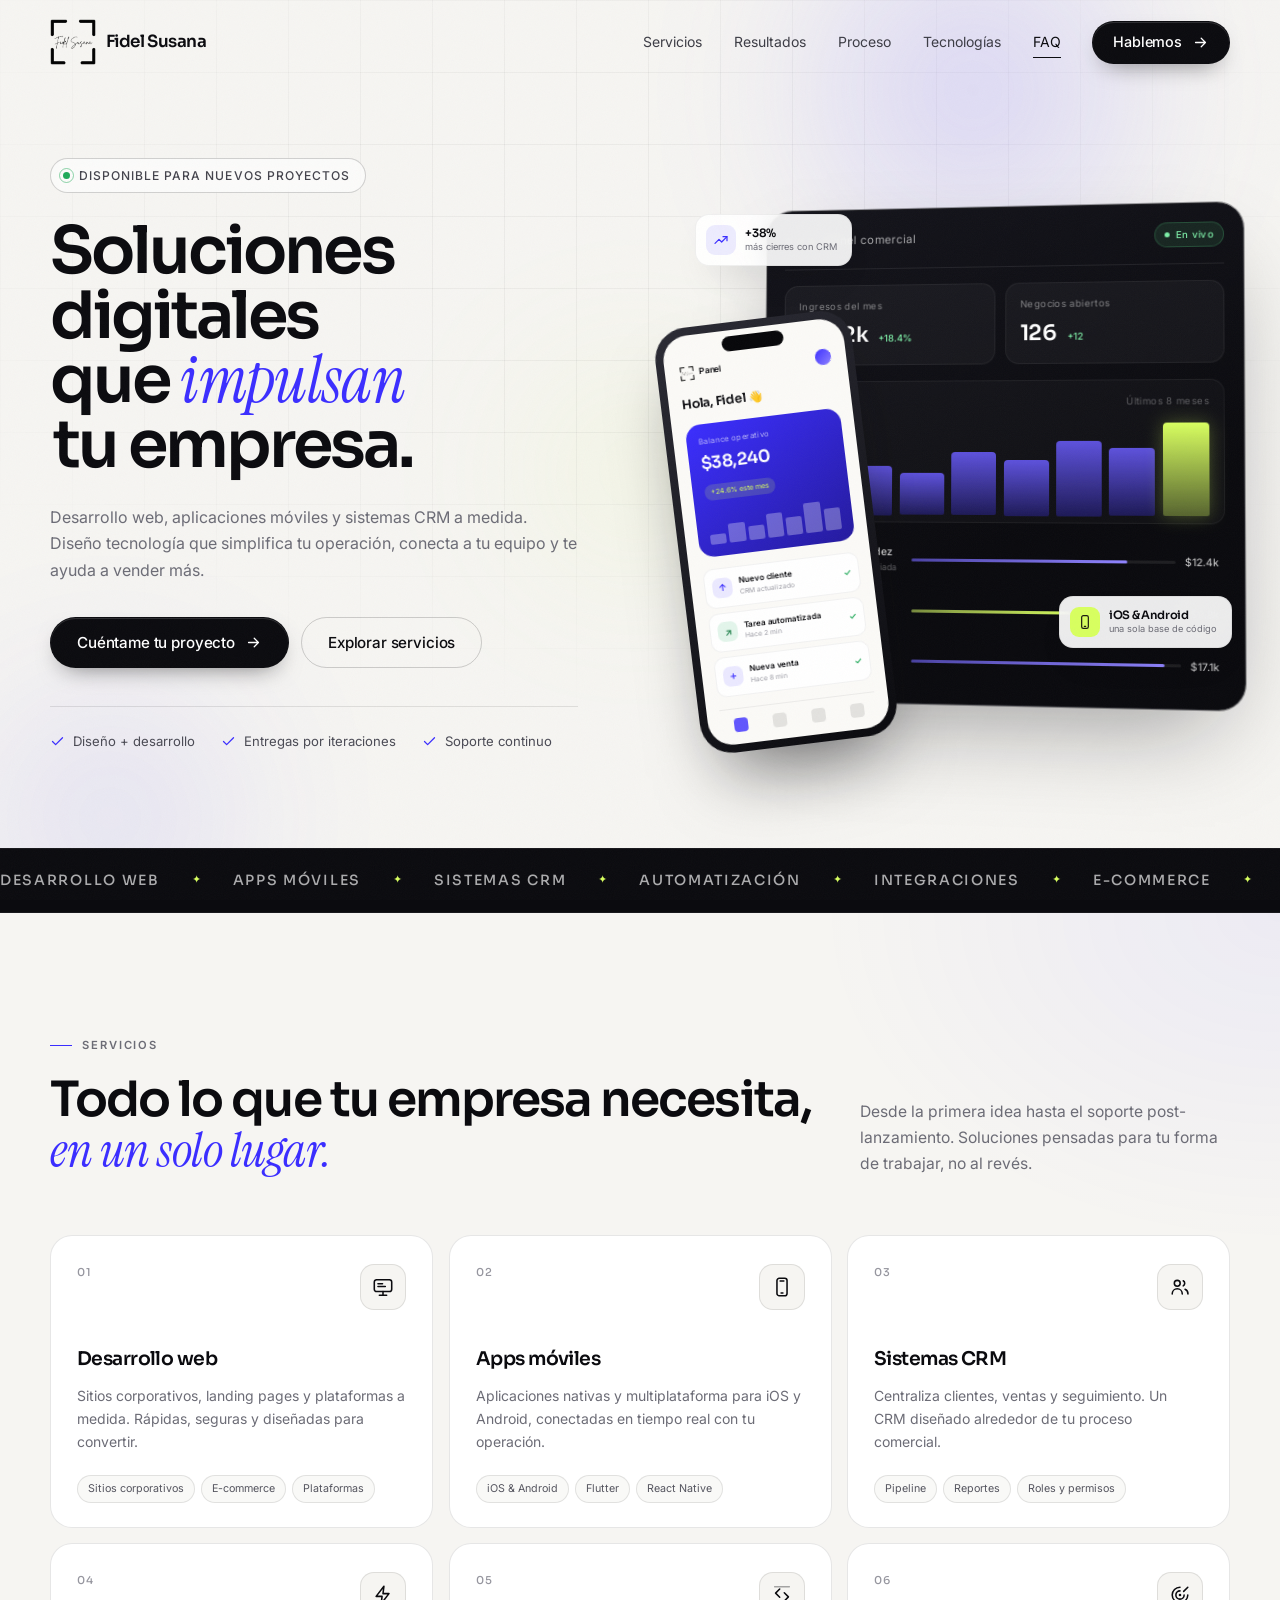
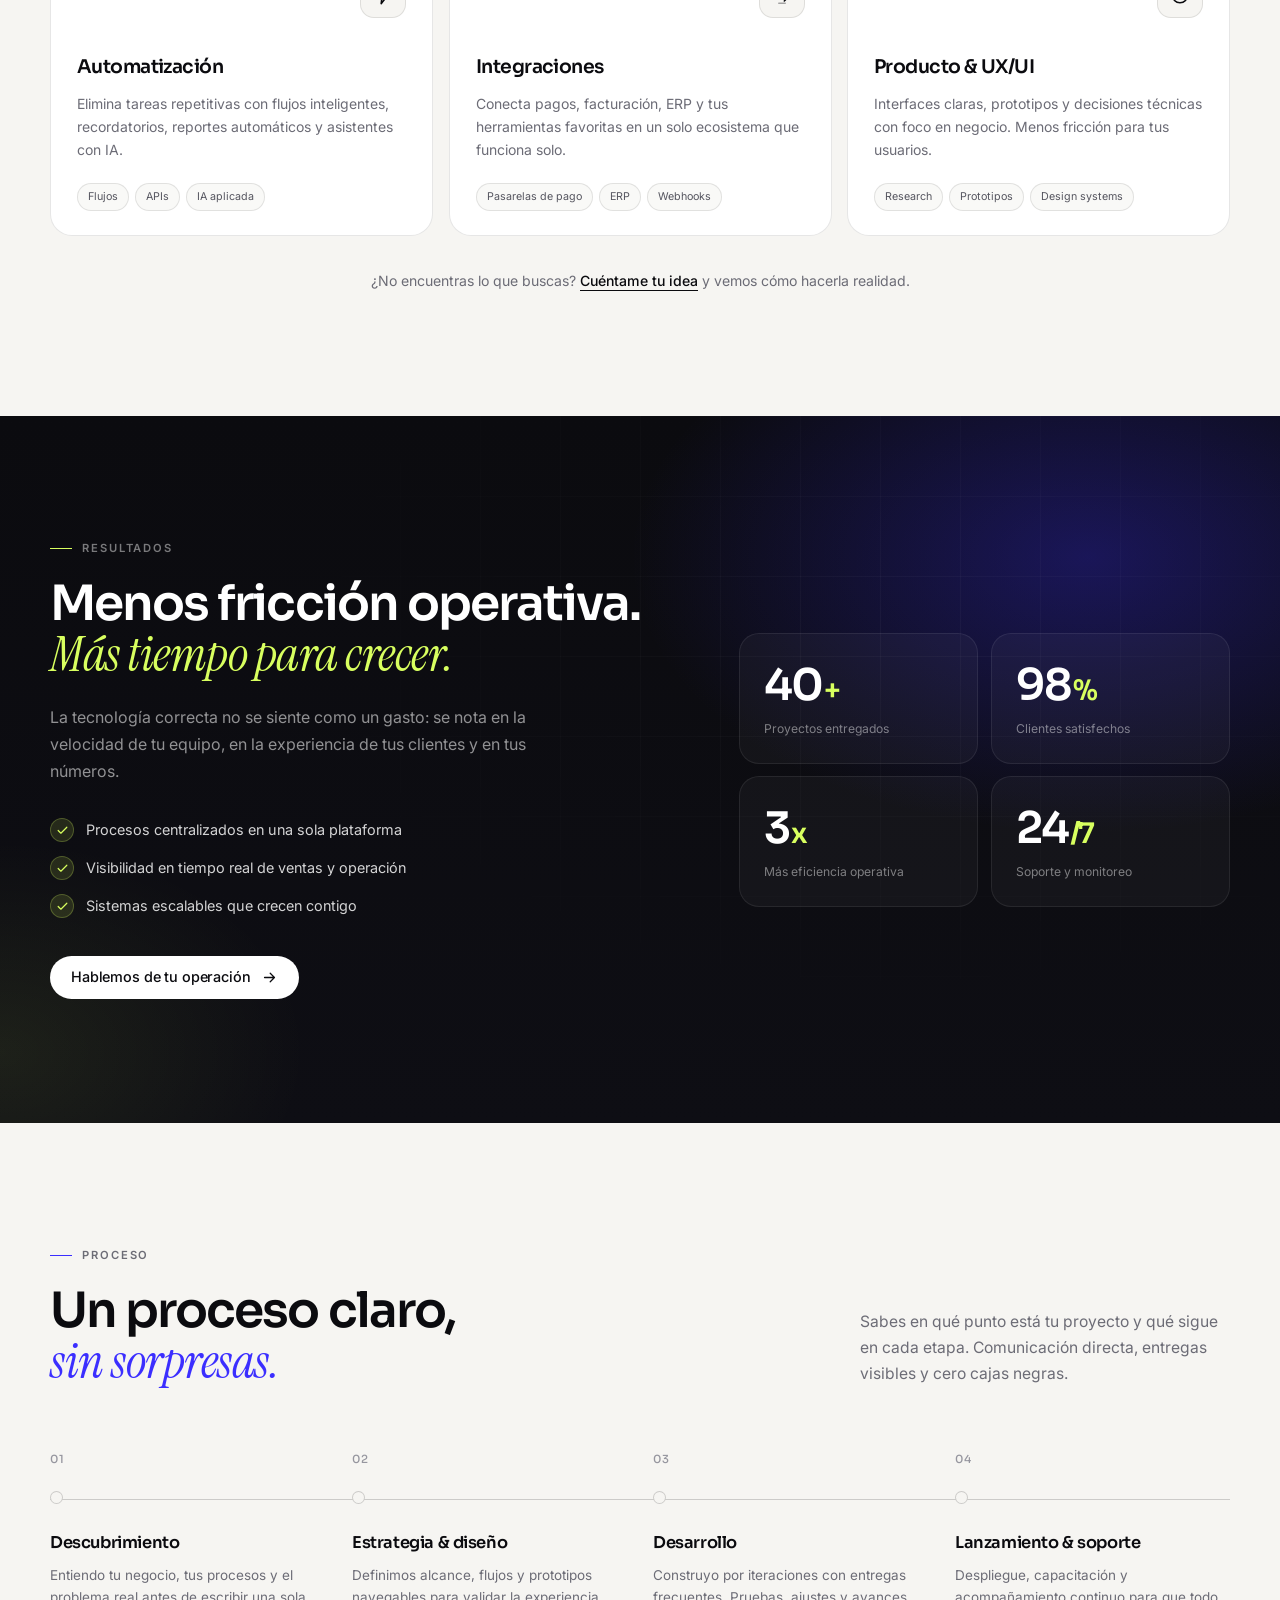
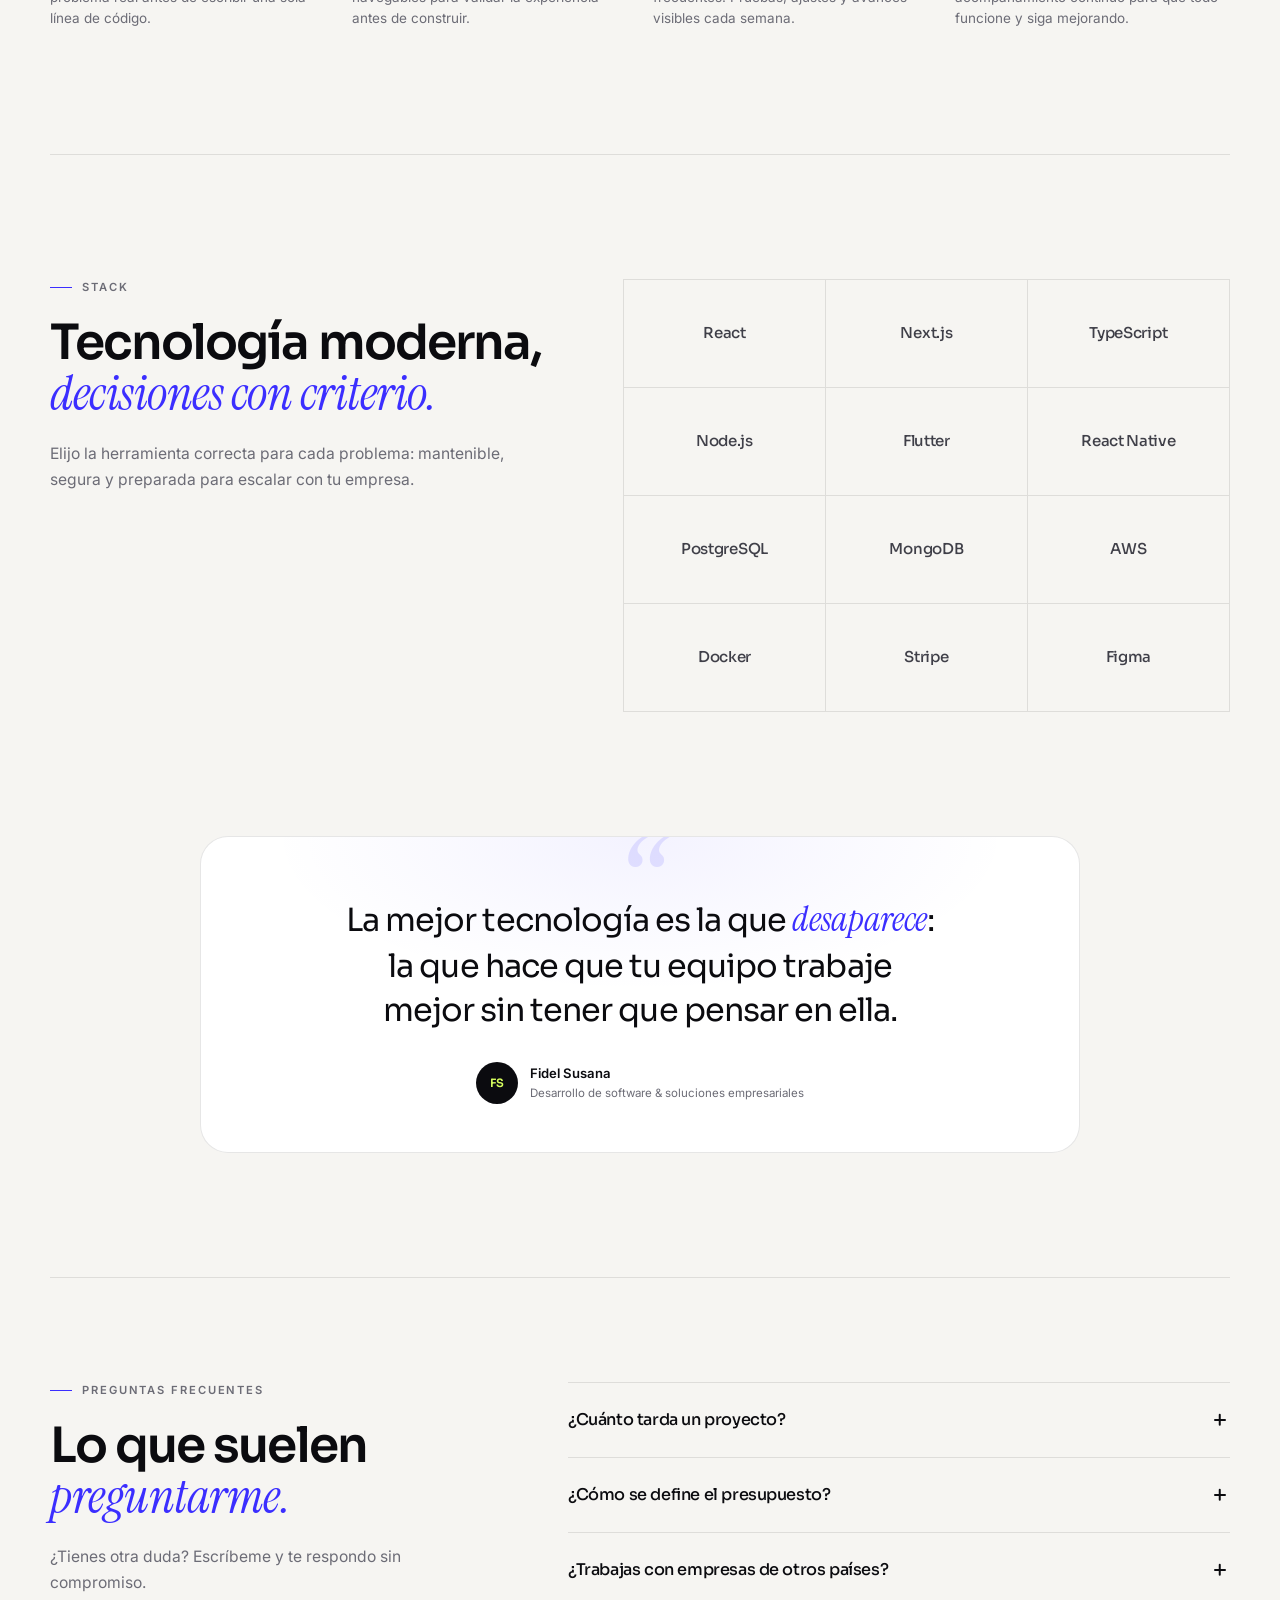
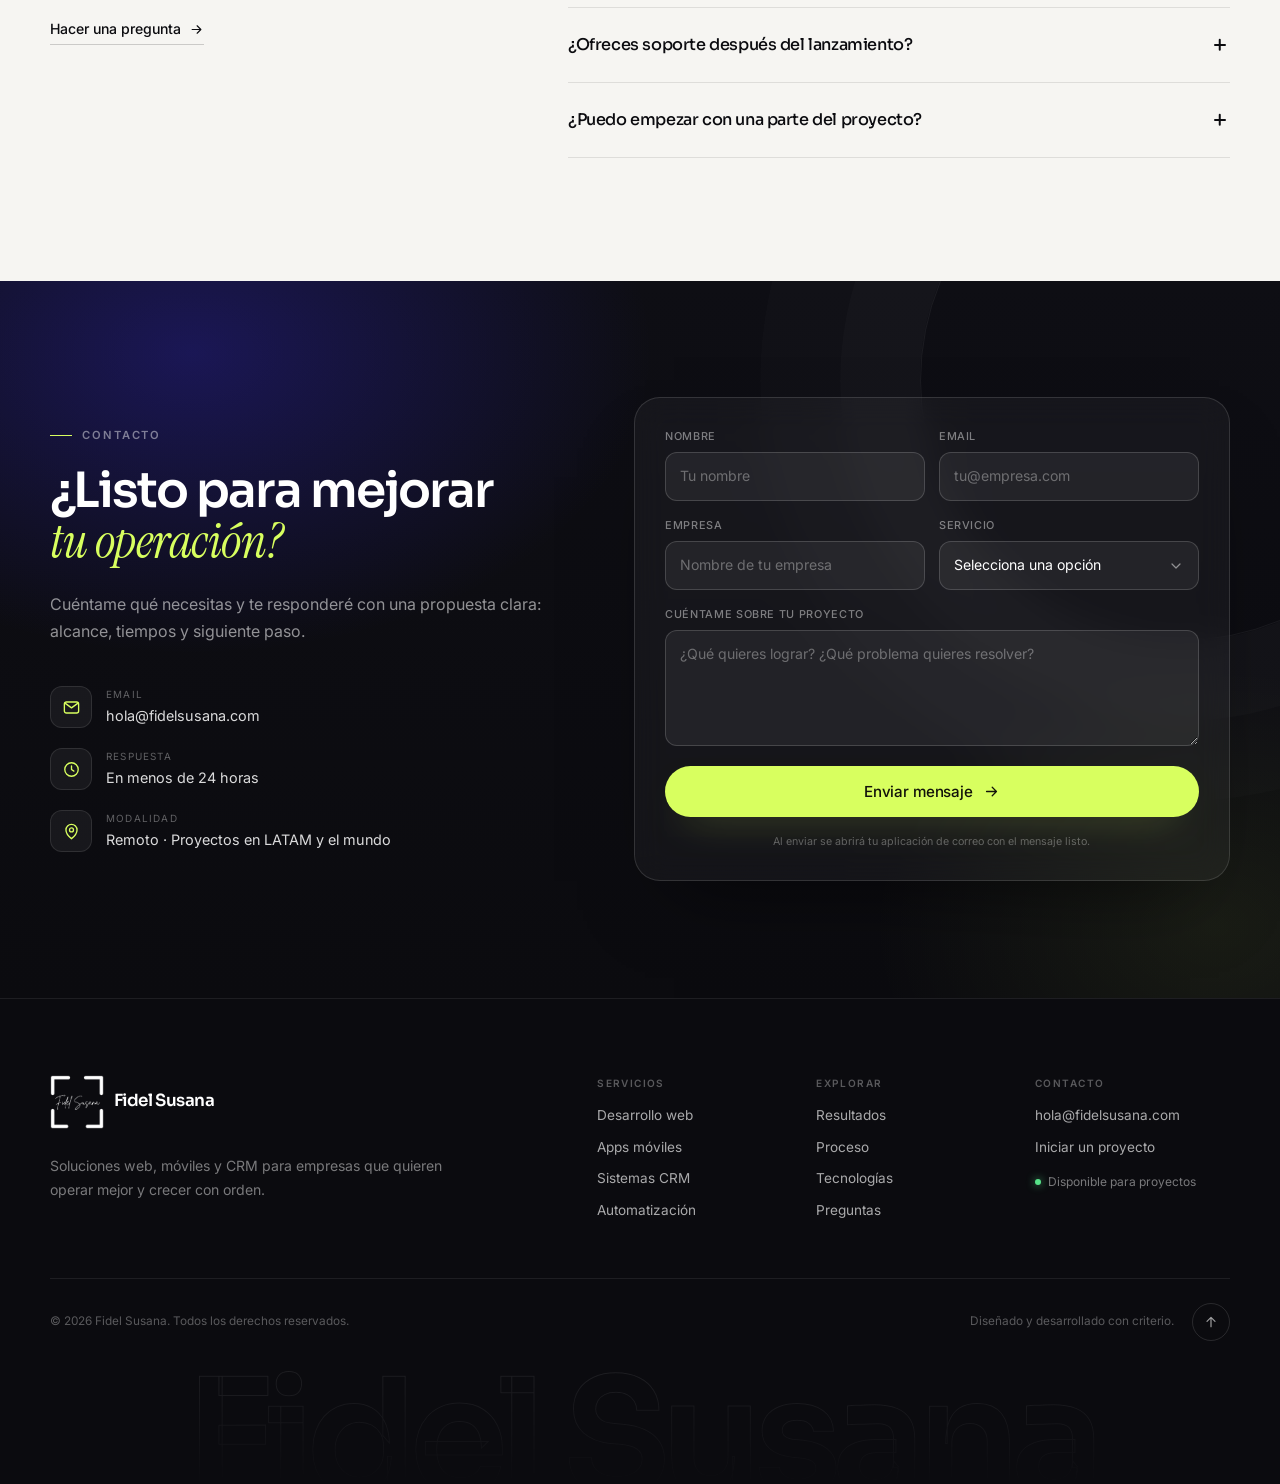
==== index.html @ b25d53ca "Landing page Fidel Susana" ====
<!DOCTYPE html>
<html lang="es">
<head>
  <meta charset="UTF-8" />
  <meta name="viewport" content="width=device-width, initial-scale=1.0" />
  <title>Fidel Susana — Desarrollo web, apps móviles y CRM</title>
  <meta name="description" content="Soluciones tecnológicas a medida: desarrollo web, aplicaciones móviles, sistemas CRM y automatización para empresas que quieren operar mejor y crecer." />
  <meta name="theme-color" content="#F6F5F2" />
  <meta property="og:title" content="Fidel Susana — Soluciones tecnológicas para tu empresa" />
  <meta property="og:description" content="Desarrollo web, apps móviles, CRM y automatización a medida. Tecnología que impulsa tu operación." />
  <meta property="og:type" content="website" />
  <meta property="og:image" content="img/logo-fidel-susana.png" />
  <link rel="icon" type="image/png" href="img/logo-fidel-susana-mark.png" />
  <link rel="preconnect" href="https://fonts.googleapis.com" />
  <link rel="preconnect" href="https://fonts.gstatic.com" crossorigin />
  <link href="https://fonts.googleapis.com/css2?family=Inter:wght@400;500;600;700&family=Instrument+Serif:ital@0;1&family=Sora:wght@400;500;600;700;800&display=swap" rel="stylesheet" />
  <link rel="stylesheet" href="css/styles.css" />
</head>
<body>
  <a class="skip-link" href="#contenido">Saltar al contenido</a>

  <div class="scroll-progress" id="scrollProgress" aria-hidden="true"></div>
  <div class="page-noise" aria-hidden="true"></div>

  <header class="site-header" id="header">
    <div class="container header-inner">
      <a class="brand" href="#inicio" aria-label="Fidel Susana, inicio">
        <img class="brand-mark" src="img/logo-fidel-susana-mark.png" alt="" width="48" height="48" />
        <span class="brand-name">Fidel Susana</span>
      </a>

      <nav class="nav" id="nav" aria-label="Navegación principal">
        <a href="#servicios">Servicios</a>
        <a href="#resultados">Resultados</a>
        <a href="#proceso">Proceso</a>
        <a href="#tecnologias">Tecnologías</a>
        <a href="#faq">FAQ</a>
        <a class="btn btn-primary nav-cta" href="#contacto">
          Hablemos
          <svg viewBox="0 0 24 24" fill="none" aria-hidden="true"><path d="M5 12h14M13 6l6 6-6 6" stroke="currentColor" stroke-width="1.8" stroke-linecap="round" stroke-linejoin="round"/></svg>
        </a>
      </nav>

      <button class="menu-toggle" id="menuToggle" aria-expanded="false" aria-controls="nav" aria-label="Abrir menú">
        <span></span>
        <span></span>
      </button>
    </div>
  </header>

  <main id="contenido">
    <section class="hero" id="inicio">
      <div class="hero-bg" aria-hidden="true">
        <div class="hero-grid"></div>
        <div class="orb orb-1"></div>
        <div class="orb orb-2"></div>
        <div class="orb orb-3"></div>
      </div>

      <div class="container hero-inner">
        <div class="hero-copy">
          <p class="badge reveal">
            <span class="badge-dot"></span>
            Disponible para nuevos proyectos
          </p>

          <h1 class="hero-title reveal" style="--d:.06s">
            Soluciones digitales que <span class="serif">impulsan</span> tu empresa.
          </h1>

          <p class="hero-lead reveal" style="--d:.12s">
            Desarrollo web, aplicaciones móviles y sistemas CRM a medida.
            Diseño tecnología que simplifica tu operación, conecta a tu equipo
            y te ayuda a vender más.
          </p>

          <div class="hero-actions reveal" style="--d:.18s">
            <a class="btn btn-primary btn-lg" href="#contacto">
              Cuéntame tu proyecto
              <svg viewBox="0 0 24 24" fill="none" aria-hidden="true"><path d="M5 12h14M13 6l6 6-6 6" stroke="currentColor" stroke-width="1.8" stroke-linecap="round" stroke-linejoin="round"/></svg>
            </a>
            <a class="btn btn-ghost btn-lg" href="#servicios">Explorar servicios</a>
          </div>

          <ul class="hero-points reveal" style="--d:.24s">
            <li>
              <svg viewBox="0 0 24 24" fill="none" aria-hidden="true"><path d="M20 6 9 17l-5-5" stroke="currentColor" stroke-width="2" stroke-linecap="round" stroke-linejoin="round"/></svg>
              Diseño + desarrollo
            </li>
            <li>
              <svg viewBox="0 0 24 24" fill="none" aria-hidden="true"><path d="M20 6 9 17l-5-5" stroke="currentColor" stroke-width="2" stroke-linecap="round" stroke-linejoin="round"/></svg>
              Entregas por iteraciones
            </li>
            <li>
              <svg viewBox="0 0 24 24" fill="none" aria-hidden="true"><path d="M20 6 9 17l-5-5" stroke="currentColor" stroke-width="2" stroke-linecap="round" stroke-linejoin="round"/></svg>
              Soporte continuo
            </li>
          </ul>
        </div>

        <div class="hero-visual reveal" style="--d:.2s" aria-hidden="true">
          <div class="scene">
            <div class="dash-card">
              <div class="dash-top">
                <span class="window-dots"><i></i><i></i><i></i></span>
                <span class="dash-title">Panel comercial</span>
                <span class="live"><span></span>En vivo</span>
              </div>

              <div class="dash-body">
                <div class="kpis">
                  <div class="kpi">
                    <span>Ingresos del mes</span>
                    <strong>$84.2k</strong>
                    <em>+18.4%</em>
                  </div>
                  <div class="kpi">
                    <span>Negocios abiertos</span>
                    <strong>126</strong>
                    <em>+12</em>
                  </div>
                </div>

                <div class="chart-wrap">
                  <div class="chart-head">
                    <span>Rendimiento</span>
                    <span class="chart-legend">Últimos 8 meses</span>
                  </div>
                  <div class="chart">
                    <i style="--h:38%"></i>
                    <i style="--h:52%"></i>
                    <i style="--h:44%"></i>
                    <i style="--h:66%"></i>
                    <i style="--h:58%"></i>
                    <i style="--h:78%"></i>
                    <i style="--h:70%"></i>
                    <i class="is-peak" style="--h:96%"></i>
                  </div>
                </div>

                <div class="pipeline">
                  <div class="pipeline-row">
                    <span class="avatar a1">LM</span>
                    <div class="pipeline-info">
                      <span class="pipeline-name">Laura Méndez</span>
                      <span class="pipeline-stage">Propuesta enviada</span>
                    </div>
                    <span class="pipeline-bar"><i style="--w:82%"></i></span>
                    <span class="pipeline-value">$12.4k</span>
                  </div>
                  <div class="pipeline-row">
                    <span class="avatar a2">JR</span>
                    <div class="pipeline-info">
                      <span class="pipeline-name">Jorge Rivas</span>
                      <span class="pipeline-stage">Negociación</span>
                    </div>
                    <span class="pipeline-bar"><i style="--w:64%"></i></span>
                    <span class="pipeline-value">$9.8k</span>
                  </div>
                  <div class="pipeline-row">
                    <span class="avatar a3">SC</span>
                    <div class="pipeline-info">
                      <span class="pipeline-name">Sofía Cruz</span>
                      <span class="pipeline-stage">Ganado</span>
                    </div>
                    <span class="pipeline-bar"><i style="--w:94%"></i></span>
                    <span class="pipeline-value">$17.1k</span>
                  </div>
                </div>
              </div>
            </div>

            <div class="phone">
              <div class="phone-notch"></div>
              <div class="phone-screen">
                <div class="phone-top">
                  <span class="phone-brand"><img src="img/logo-fidel-susana-mark.png" alt="" /> Panel</span>
                  <span class="phone-dot"></span>
                </div>
                <p class="phone-hello">Hola, Fidel <span>👋</span></p>
                <div class="phone-card">
                  <span>Balance operativo</span>
                  <strong>$38,240</strong>
                  <small>+24.6% este mes</small>
                  <div class="phone-wave">
                    <i style="--h:30%"></i><i style="--h:55%"></i><i style="--h:40%"></i><i style="--h:70%"></i><i style="--h:52%"></i><i style="--h:88%"></i><i style="--h:64%"></i>
                  </div>
                </div>
                <div class="phone-list">
                  <div class="phone-item">
                    <span class="phone-icon">↑</span>
                    <div><strong>Nuevo cliente</strong><small>CRM actualizado</small></div>
                    <span class="phone-ok">✓</span>
                  </div>
                  <div class="phone-item">
                    <span class="phone-icon alt">↗</span>
                    <div><strong>Tarea automatizada</strong><small>Hace 2 min</small></div>
                    <span class="phone-ok">✓</span>
                  </div>
                  <div class="phone-item">
                    <span class="phone-icon">＋</span>
                    <div><strong>Nueva venta</strong><small>Hace 8 min</small></div>
                    <span class="phone-ok">✓</span>
                  </div>
                </div>
                <div class="phone-nav"><i></i><i></i><i></i><i></i></div>
              </div>
            </div>

            <div class="float-chip chip-a">
              <span class="chip-icon">
                <svg viewBox="0 0 24 24" fill="none"><path d="M3 17l6-6 4 4 8-8" stroke="currentColor" stroke-width="1.8" stroke-linecap="round" stroke-linejoin="round"/><path d="M15 7h6v6" stroke="currentColor" stroke-width="1.8" stroke-linecap="round" stroke-linejoin="round"/></svg>
              </span>
              <div><strong>+38%</strong><small>más cierres con CRM</small></div>
            </div>

            <div class="float-chip chip-b">
              <span class="chip-icon lime">
                <svg viewBox="0 0 24 24" fill="none"><rect x="7" y="2.5" width="10" height="19" rx="2.5" stroke="currentColor" stroke-width="1.8"/><path d="M11 18.5h2" stroke="currentColor" stroke-width="1.8" stroke-linecap="round"/></svg>
              </span>
              <div><strong>iOS & Android</strong><small>una sola base de código</small></div>
            </div>
          </div>
        </div>
      </div>
    </section>

    <div class="ribbon" aria-hidden="true">
      <div class="ribbon-track">
        <span>Desarrollo web</span><i>✦</i>
        <span>Apps móviles</span><i>✦</i>
        <span>Sistemas CRM</span><i>✦</i>
        <span>Automatización</span><i>✦</i>
        <span>Integraciones</span><i>✦</i>
        <span>E-commerce</span><i>✦</i>
        <span>Consultoría TI</span><i>✦</i>
        <span>Desarrollo web</span><i>✦</i>
        <span>Apps móviles</span><i>✦</i>
        <span>Sistemas CRM</span><i>✦</i>
        <span>Automatización</span><i>✦</i>
        <span>Integraciones</span><i>✦</i>
        <span>E-commerce</span><i>✦</i>
        <span>Consultoría TI</span><i>✦</i>
      </div>
    </div>

    <section class="section services" id="servicios">
      <div class="container">
        <div class="section-head">
          <div>
            <p class="eyebrow reveal"><span></span>Servicios</p>
            <h2 class="section-title reveal" style="--d:.05s">Todo lo que tu empresa necesita,<br /><span class="serif">en un solo lugar.</span></h2>
          </div>
          <p class="section-lead reveal" style="--d:.1s">
            Desde la primera idea hasta el soporte post-lanzamiento. Soluciones
            pensadas para tu forma de trabajar, no al revés.
          </p>
        </div>

        <div class="services-grid">
          <article class="service-card reveal" style="--d:.02s">
            <div class="card-top">
              <span class="service-num">01</span>
              <span class="service-icon">
                <svg viewBox="0 0 24 24" fill="none"><rect x="2.5" y="4" width="19" height="13" rx="2.5" stroke="currentColor" stroke-width="1.7"/><path d="M8 21h8M12 17v4" stroke="currentColor" stroke-width="1.7" stroke-linecap="round"/><path d="M6.5 8.5h5M6.5 11.5h8" stroke="currentColor" stroke-width="1.7" stroke-linecap="round"/></svg>
              </span>
            </div>
            <h3>Desarrollo web</h3>
            <p>Sitios corporativos, landing pages y plataformas a medida. Rápidas, seguras y diseñadas para convertir.</p>
            <ul class="chips">
              <li>Sitios corporativos</li>
              <li>E-commerce</li>
              <li>Plataformas</li>
            </ul>
          </article>

          <article class="service-card reveal" style="--d:.06s">
            <div class="card-top">
              <span class="service-num">02</span>
              <span class="service-icon">
                <svg viewBox="0 0 24 24" fill="none"><rect x="6.5" y="2.5" width="11" height="19" rx="2.5" stroke="currentColor" stroke-width="1.7"/><path d="M11 18.5h2" stroke="currentColor" stroke-width="1.7" stroke-linecap="round"/><path d="M10 5.5h4" stroke="currentColor" stroke-width="1.7" stroke-linecap="round"/></svg>
              </span>
            </div>
            <h3>Apps móviles</h3>
            <p>Aplicaciones nativas y multiplataforma para iOS y Android, conectadas en tiempo real con tu operación.</p>
            <ul class="chips">
              <li>iOS & Android</li>
              <li>Flutter</li>
              <li>React Native</li>
            </ul>
          </article>

          <article class="service-card reveal" style="--d:.1s">
            <div class="card-top">
              <span class="service-num">03</span>
              <span class="service-icon">
                <svg viewBox="0 0 24 24" fill="none"><circle cx="9" cy="8" r="3.2" stroke="currentColor" stroke-width="1.7"/><path d="M3.5 19.5c0-3.3 2.5-5.5 5.5-5.5s5.5 2.2 5.5 5.5" stroke="currentColor" stroke-width="1.7" stroke-linecap="round"/><path d="M15.5 5.2a3.2 3.2 0 0 1 0 5.6M17.5 14.4c2 .7 3.2 2.5 3.2 5.1" stroke="currentColor" stroke-width="1.7" stroke-linecap="round"/></svg>
              </span>
            </div>
            <h3>Sistemas CRM</h3>
            <p>Centraliza clientes, ventas y seguimiento. Un CRM diseñado alrededor de tu proceso comercial.</p>
            <ul class="chips">
              <li>Pipeline</li>
              <li>Reportes</li>
              <li>Roles y permisos</li>
            </ul>
          </article>

          <article class="service-card reveal" style="--d:.02s">
            <div class="card-top">
              <span class="service-num">04</span>
              <span class="service-icon">
                <svg viewBox="0 0 24 24" fill="none"><path d="M13 2.5 4.5 13.5H11l-1 8 8.5-11H12l1-8Z" stroke="currentColor" stroke-width="1.7" stroke-linejoin="round"/></svg>
              </span>
            </div>
            <h3>Automatización</h3>
            <p>Elimina tareas repetitivas con flujos inteligentes, recordatorios, reportes automáticos y asistentes con IA.</p>
            <ul class="chips">
              <li>Flujos</li>
              <li>APIs</li>
              <li>IA aplicada</li>
            </ul>
          </article>

          <article class="service-card reveal" style="--d:.06s">
            <div class="card-top">
              <span class="service-num">05</span>
              <span class="service-icon">
                <svg viewBox="0 0 24 24" fill="none"><path d="M9.5 14.5 5 10l4.5-4.5M14.5 9.5 19 14l-4.5 4.5" stroke="currentColor" stroke-width="1.7" stroke-linecap="round" stroke-linejoin="round"/><path d="M8.5 21h7M4 3h16" stroke="currentColor" stroke-width="1.7" stroke-linecap="round" opacity=".35"/></svg>
              </span>
            </div>
            <h3>Integraciones</h3>
            <p>Conecta pagos, facturación, ERP y tus herramientas favoritas en un solo ecosistema que funciona solo.</p>
            <ul class="chips">
              <li>Pasarelas de pago</li>
              <li>ERP</li>
              <li>Webhooks</li>
            </ul>
          </article>

          <article class="service-card reveal" style="--d:.1s">
            <div class="card-top">
              <span class="service-num">06</span>
              <span class="service-icon">
                <svg viewBox="0 0 24 24" fill="none"><path d="M12 3.5a8.5 8.5 0 1 0 8.5 8.5" stroke="currentColor" stroke-width="1.7" stroke-linecap="round"/><path d="M12 7.5a4.5 4.5 0 1 0 4.5 4.5" stroke="currentColor" stroke-width="1.7" stroke-linecap="round"/><circle cx="12" cy="12" r="1.4" fill="currentColor"/><path d="m16 8 4.5-4.5" stroke="currentColor" stroke-width="1.7" stroke-linecap="round"/></svg>
              </span>
            </div>
            <h3>Producto & UX/UI</h3>
            <p>Interfaces claras, prototipos y decisiones técnicas con foco en negocio. Menos fricción para tus usuarios.</p>
            <ul class="chips">
              <li>Research</li>
              <li>Prototipos</li>
              <li>Design systems</li>
            </ul>
          </article>
        </div>

        <p class="services-note reveal">
          ¿No encuentras lo que buscas? <a href="#contacto">Cuéntame tu idea</a> y vemos cómo hacerla realidad.
        </p>
      </div>
    </section>

    <section class="section results" id="resultados">
      <div class="results-bg" aria-hidden="true"></div>
      <div class="container results-inner">
        <div class="results-copy">
          <p class="eyebrow light reveal"><span></span>Resultados</p>
          <h2 class="section-title light reveal" style="--d:.05s">Menos fricción operativa.<br /><span class="serif">Más tiempo para crecer.</span></h2>
          <p class="results-lead reveal" style="--d:.1s">
            La tecnología correcta no se siente como un gasto: se nota en la
            velocidad de tu equipo, en la experiencia de tus clientes y en tus
            números.
          </p>

          <ul class="check-list">
            <li class="reveal" style="--d:.14s">
              <span class="check">
                <svg viewBox="0 0 24 24" fill="none"><path d="M20 6 9 17l-5-5" stroke="currentColor" stroke-width="2.2" stroke-linecap="round" stroke-linejoin="round"/></svg>
              </span>
              Procesos centralizados en una sola plataforma
            </li>
            <li class="reveal" style="--d:.18s">
              <span class="check">
                <svg viewBox="0 0 24 24" fill="none"><path d="M20 6 9 17l-5-5" stroke="currentColor" stroke-width="2.2" stroke-linecap="round" stroke-linejoin="round"/></svg>
              </span>
              Visibilidad en tiempo real de ventas y operación
            </li>
            <li class="reveal" style="--d:.22s">
              <span class="check">
                <svg viewBox="0 0 24 24" fill="none"><path d="M20 6 9 17l-5-5" stroke="currentColor" stroke-width="2.2" stroke-linecap="round" stroke-linejoin="round"/></svg>
              </span>
              Sistemas escalables que crecen contigo
            </li>
          </ul>

          <a class="btn btn-light reveal" style="--d:.26s" href="#contacto">
            Hablemos de tu operación
            <svg viewBox="0 0 24 24" fill="none" aria-hidden="true"><path d="M5 12h14M13 6l6 6-6 6" stroke="currentColor" stroke-width="1.8" stroke-linecap="round" stroke-linejoin="round"/></svg>
          </a>
        </div>

        <div class="stats">
          <div class="stat reveal" style="--d:.04s">
            <strong><span class="counter" data-target="40">0</span><span class="stat-suffix">+</span></strong>
            <span>Proyectos entregados</span>
          </div>
          <div class="stat reveal" style="--d:.1s">
            <strong><span class="counter" data-target="98">0</span><span class="stat-suffix">%</span></strong>
            <span>Clientes satisfechos</span>
          </div>
          <div class="stat reveal" style="--d:.16s">
            <strong><span class="counter" data-target="3">0</span><span class="stat-suffix">x</span></strong>
            <span>Más eficiencia operativa</span>
          </div>
          <div class="stat reveal" style="--d:.22s">
            <strong><span class="counter" data-target="24">0</span><span class="stat-suffix">/7</span></strong>
            <span>Soporte y monitoreo</span>
          </div>
        </div>
      </div>
    </section>

    <section class="section process" id="proceso">
      <div class="container">
        <div class="section-head">
          <div>
            <p class="eyebrow reveal"><span></span>Proceso</p>
            <h2 class="section-title reveal" style="--d:.05s">Un proceso claro,<br /><span class="serif">sin sorpresas.</span></h2>
          </div>
          <p class="section-lead reveal" style="--d:.1s">
            Sabes en qué punto está tu proyecto y qué sigue en cada etapa.
            Comunicación directa, entregas visibles y cero cajas negras.
          </p>
        </div>

        <div class="steps">
          <div class="step reveal" style="--d:.02s">
            <span class="step-num">01</span>
            <div class="step-dot"></div>
            <h3>Descubrimiento</h3>
            <p>Entiendo tu negocio, tus procesos y el problema real antes de escribir una sola línea de código.</p>
          </div>
          <div class="step reveal" style="--d:.08s">
            <span class="step-num">02</span>
            <div class="step-dot"></div>
            <h3>Estrategia & diseño</h3>
            <p>Definimos alcance, flujos y prototipos navegables para validar la experiencia antes de construir.</p>
          </div>
          <div class="step reveal" style="--d:.14s">
            <span class="step-num">03</span>
            <div class="step-dot"></div>
            <h3>Desarrollo</h3>
            <p>Construyo por iteraciones con entregas frecuentes. Pruebas, ajustes y avances visibles cada semana.</p>
          </div>
          <div class="step reveal" style="--d:.2s">
            <span class="step-num">04</span>
            <div class="step-dot"></div>
            <h3>Lanzamiento & soporte</h3>
            <p>Despliegue, capacitación y acompañamiento continuo para que todo funcione y siga mejorando.</p>
          </div>
        </div>
      </div>
    </section>

    <section class="section tech" id="tecnologias">
      <div class="container tech-inner">
        <div class="tech-copy">
          <p class="eyebrow reveal"><span></span>Stack</p>
          <h2 class="section-title reveal" style="--d:.05s">Tecnología moderna,<br /><span class="serif">decisiones con criterio.</span></h2>
          <p class="section-lead reveal" style="--d:.1s">
            Elijo la herramienta correcta para cada problema: mantenible,
            segura y preparada para escalar con tu empresa.
          </p>
        </div>

        <div class="tech-grid reveal" style="--d:.12s">
          <span>React</span>
          <span>Next.js</span>
          <span>TypeScript</span>
          <span>Node.js</span>
          <span>Flutter</span>
          <span>React Native</span>
          <span>PostgreSQL</span>
          <span>MongoDB</span>
          <span>AWS</span>
          <span>Docker</span>
          <span>Stripe</span>
          <span>Figma</span>
        </div>
      </div>
    </section>

    <section class="section quote-section">
      <div class="container">
        <figure class="quote reveal">
          <span class="quote-mark serif" aria-hidden="true">“</span>
          <blockquote>
            La mejor tecnología es la que <span class="serif">desaparece</span>:
            la que hace que tu equipo trabaje mejor sin tener que pensar en ella.
          </blockquote>
          <figcaption>
            <span class="quote-avatar">FS</span>
            <span>
              <strong>Fidel Susana</strong>
              <small>Desarrollo de software & soluciones empresariales</small>
            </span>
          </figcaption>
        </figure>
      </div>
    </section>

    <section class="section faq" id="faq">
      <div class="container faq-inner">
        <div class="faq-copy">
          <p class="eyebrow reveal"><span></span>Preguntas frecuentes</p>
          <h2 class="section-title reveal" style="--d:.05s">Lo que suelen<br /><span class="serif">preguntarme.</span></h2>
          <p class="section-lead reveal" style="--d:.1s">
            ¿Tienes otra duda? Escríbeme y te respondo sin compromiso.
          </p>
          <a class="text-link reveal" style="--d:.14s" href="#contacto">
            Hacer una pregunta
            <svg viewBox="0 0 24 24" fill="none" aria-hidden="true"><path d="M5 12h14M13 6l6 6-6 6" stroke="currentColor" stroke-width="1.8" stroke-linecap="round" stroke-linejoin="round"/></svg>
          </a>
        </div>

        <div class="accordion" id="accordion">
          <div class="faq-item reveal" style="--d:.02s">
            <button class="faq-question" aria-expanded="false" aria-controls="faq1">
              <span>¿Cuánto tarda un proyecto?</span>
              <span class="faq-icon" aria-hidden="true"></span>
            </button>
            <div class="faq-answer" id="faq1"><div>
              <p>Depende del alcance. Una landing page puede estar lista en 1–2 semanas; una plataforma web o un CRM a medida suele tomar entre 4 y 12 semanas. Al inicio definimos un cronograma claro con entregas por etapas.</p>
            </div></div>
          </div>

          <div class="faq-item reveal" style="--d:.06s">
            <button class="faq-question" aria-expanded="false" aria-controls="faq2">
              <span>¿Cómo se define el presupuesto?</span>
              <span class="faq-icon" aria-hidden="true"></span>
            </button>
            <div class="faq-answer" id="faq2"><div>
              <p>Trabajo con presupuesto cerrado por proyecto o por etapas. Primero conversamos sobre tus objetivos y prioridades, luego recibes una propuesta detallada con alcance, tiempos e inversión, sin costos ocultos.</p>
            </div></div>
          </div>

          <div class="faq-item reveal" style="--d:.1s">
            <button class="faq-question" aria-expanded="false" aria-controls="faq3">
              <span>¿Trabajas con empresas de otros países?</span>
              <span class="faq-icon" aria-hidden="true"></span>
            </button>
            <div class="faq-answer" id="faq3"><div>
              <p>Sí. Trabajo de forma remota con clientes de distintos lugares, con reuniones por videollamada y comunicación constante por el canal que prefieras. La zona horaria nunca ha sido un problema.</p>
            </div></div>
          </div>

          <div class="faq-item reveal" style="--d:.14s">
            <button class="faq-question" aria-expanded="false" aria-controls="faq4">
              <span>¿Ofreces soporte después del lanzamiento?</span>
              <span class="faq-icon" aria-hidden="true"></span>
            </button>
            <div class="faq-answer" id="faq4"><div>
              <p>Siempre. Cada proyecto incluye un periodo de garantía y la opción de un plan de mantenimiento con actualizaciones, monitoreo, respaldos y mejoras evolutivas.</p>
            </div></div>
          </div>

          <div class="faq-item reveal" style="--d:.18s">
            <button class="faq-question" aria-expanded="false" aria-controls="faq5">
              <span>¿Puedo empezar con una parte del proyecto?</span>
              <span class="faq-icon" aria-hidden="true"></span>
            </button>
            <div class="faq-answer" id="faq5"><div>
              <p>Claro. Podemos comenzar con un MVP o con el módulo que más impacto tenga en tu operación, y crecer desde ahí. Lo importante es empezar con una base sólida.</p>
            </div></div>
          </div>
        </div>
      </div>
    </section>

    <section class="section contact" id="contacto">
      <div class="contact-bg" aria-hidden="true">
        <div class="contact-orb"></div>
      </div>
      <div class="container contact-inner">
        <div class="contact-copy">
          <p class="eyebrow light reveal"><span></span>Contacto</p>
          <h2 class="section-title light reveal" style="--d:.05s">¿Listo para mejorar<br /><span class="serif">tu operación?</span></h2>
          <p class="results-lead reveal" style="--d:.1s">
            Cuéntame qué necesitas y te responderé con una propuesta clara:
            alcance, tiempos y siguiente paso.
          </p>

          <ul class="contact-list">
            <li class="reveal" style="--d:.14s">
              <span class="contact-icon">
                <svg viewBox="0 0 24 24" fill="none"><rect x="3" y="5" width="18" height="14" rx="2.5" stroke="currentColor" stroke-width="1.7"/><path d="m3.8 6.5 8.2 6 8.2-6" stroke="currentColor" stroke-width="1.7" stroke-linecap="round" stroke-linejoin="round"/></svg>
              </span>
              <div>
                <small>Email</small>
                <a href="mailto:hola@fidelsusana.com">hola@fidelsusana.com</a>
              </div>
            </li>
            <li class="reveal" style="--d:.18s">
              <span class="contact-icon">
                <svg viewBox="0 0 24 24" fill="none"><circle cx="12" cy="12" r="8.5" stroke="currentColor" stroke-width="1.7"/><path d="M12 7.5V12l3 2" stroke="currentColor" stroke-width="1.7" stroke-linecap="round" stroke-linejoin="round"/></svg>
              </span>
              <div>
                <small>Respuesta</small>
                <span>En menos de 24 horas</span>
              </div>
            </li>
            <li class="reveal" style="--d:.22s">
              <span class="contact-icon">
                <svg viewBox="0 0 24 24" fill="none"><path d="M12 21s7-5.5 7-11a7 7 0 1 0-14 0c0 5.5 7 11 7 11Z" stroke="currentColor" stroke-width="1.7"/><circle cx="12" cy="10" r="2.5" stroke="currentColor" stroke-width="1.7"/></svg>
              </span>
              <div>
                <small>Modalidad</small>
                <span>Remoto · Proyectos en LATAM y el mundo</span>
              </div>
            </li>
          </ul>
        </div>

        <div class="contact-card reveal" style="--d:.12s">
          <form class="contact-form" id="contactForm" novalidate>
            <div class="form-row">
              <div class="field">
                <label for="name">Nombre</label>
                <input id="name" name="name" type="text" placeholder="Tu nombre" required autocomplete="name" aria-describedby="nameError" />
                <span class="field-error" id="nameError">Escribe tu nombre</span>
              </div>
              <div class="field">
                <label for="email">Email</label>
                <input id="email" name="email" type="email" placeholder="tu@empresa.com" required autocomplete="email" aria-describedby="emailError" />
                <span class="field-error" id="emailError">Escribe un email válido</span>
              </div>
            </div>

            <div class="form-row">
              <div class="field">
                <label for="company">Empresa</label>
                <input id="company" name="company" type="text" placeholder="Nombre de tu empresa" autocomplete="organization" />
              </div>
              <div class="field">
                <label for="service">Servicio</label>
                <select id="service" name="service">
                  <option value="">Selecciona una opción</option>
                  <option>Desarrollo web</option>
                  <option>App móvil</option>
                  <option>Sistema CRM</option>
                  <option>Automatización</option>
                  <option>Integraciones</option>
                  <option>Otro / no estoy seguro</option>
                </select>
              </div>
            </div>

            <div class="field">
              <label for="message">Cuéntame sobre tu proyecto</label>
              <textarea id="message" name="message" rows="4" placeholder="¿Qué quieres lograr? ¿Qué problema quieres resolver?" required aria-describedby="messageError"></textarea>
              <span class="field-error" id="messageError">Cuéntame un poco más</span>
            </div>

            <button class="btn btn-primary btn-lg btn-block" type="submit">
              <span class="btn-label">Enviar mensaje</span>
              <svg viewBox="0 0 24 24" fill="none" aria-hidden="true"><path d="M5 12h14M13 6l6 6-6 6" stroke="currentColor" stroke-width="1.8" stroke-linecap="round" stroke-linejoin="round"/></svg>
            </button>

            <p class="form-note">Al enviar se abrirá tu aplicación de correo con el mensaje listo.</p>
            <p class="form-status" id="formStatus" role="status" aria-live="polite"></p>
          </form>
        </div>
      </div>
    </section>
  </main>

  <footer class="site-footer">
    <div class="container">
      <div class="footer-top">
        <div class="footer-brand">
          <a class="brand brand-footer" href="#inicio" aria-label="Fidel Susana, inicio">
            <img class="brand-mark" src="img/logo-fidel-susana-white.png" alt="" width="48" height="48" />
            <span class="brand-name">Fidel Susana</span>
          </a>
          <p>Soluciones web, móviles y CRM para empresas que quieren operar mejor y crecer con orden.</p>
        </div>

        <nav class="footer-nav" aria-label="Navegación del pie">
          <div>
            <span class="footer-title">Servicios</span>
            <a href="#servicios">Desarrollo web</a>
            <a href="#servicios">Apps móviles</a>
            <a href="#servicios">Sistemas CRM</a>
            <a href="#servicios">Automatización</a>
          </div>
          <div>
            <span class="footer-title">Explorar</span>
            <a href="#resultados">Resultados</a>
            <a href="#proceso">Proceso</a>
            <a href="#tecnologias">Tecnologías</a>
            <a href="#faq">Preguntas</a>
          </div>
          <div>
            <span class="footer-title">Contacto</span>
            <a href="mailto:hola@fidelsusana.com">hola@fidelsusana.com</a>
            <a href="#contacto">Iniciar un proyecto</a>
            <span class="footer-availability"><i></i>Disponible para proyectos</span>
          </div>
        </nav>
      </div>

      <div class="footer-bottom">
        <p>© <span id="year">2026</span> Fidel Susana. Todos los derechos reservados.</p>
        <p class="footer-made">Diseñado y desarrollado con criterio.</p>
        <a class="back-top" href="#inicio" aria-label="Volver arriba">
          <svg viewBox="0 0 24 24" fill="none"><path d="M12 19V5M6 11l6-6 6 6" stroke="currentColor" stroke-width="1.8" stroke-linecap="round" stroke-linejoin="round"/></svg>
        </a>
      </div>

      <div class="footer-mark" aria-hidden="true">Fidel Susana</div>
    </div>
  </footer>

  <div class="toast" id="toast" role="status" aria-live="polite"></div>

  <script src="js/main.js"></script>
</body>
</html>
---- css/styles.css ----
:root {
  --ink: #0b0b0f;
  --ink-2: #121218;
  --ink-3: #1a1a22;
  --paper: #f6f5f2;
  --paper-2: #eeede8;
  --white: #ffffff;
  --muted: #6c6c76;
  --muted-2: #96969f;
  --line: rgba(11, 11, 15, 0.1);
  --line-strong: rgba(11, 11, 15, 0.18);
  --accent: #3b2eff;
  --accent-soft: #6a5cff;
  --lime: #d8ff5f;
  --green: #57e389;
  --radius: 22px;
  --radius-sm: 14px;
  --container: 1180px;
  --ease: cubic-bezier(0.22, 0.75, 0.2, 1);
  --ease-out: cubic-bezier(0.16, 1, 0.3, 1);
  --font-sans: "Inter", -apple-system, BlinkMacSystemFont, "Segoe UI", sans-serif;
  --font-display: "Sora", "Inter", sans-serif;
  --font-serif: "Instrument Serif", Georgia, serif;
  --shadow-sm: 0 2px 10px rgba(11, 11, 15, 0.04);
  --shadow-md: 0 18px 40px -18px rgba(11, 11, 15, 0.22);
  --shadow-lg: 0 40px 90px -30px rgba(11, 11, 15, 0.4);
}

*,
*::before,
*::after {
  box-sizing: border-box;
}

html {
  scroll-behavior: smooth;
  scroll-padding-top: 100px;
  -webkit-text-size-adjust: 100%;
}

body {
  margin: 0;
  background: var(--paper);
  color: var(--ink);
  font-family: var(--font-sans);
  font-size: 16px;
  line-height: 1.6;
  -webkit-font-smoothing: antialiased;
  text-rendering: optimizeLegibility;
  overflow-x: hidden;
}

body.menu-open {
  overflow: hidden;
}

img,
svg {
  display: block;
  max-width: 100%;
}

a {
  color: inherit;
  text-decoration: none;
}

button,
input,
select,
textarea {
  font: inherit;
  color: inherit;
}

button {
  cursor: pointer;
}

h1,
h2,
h3,
h4,
p,
ul,
ol,
figure,
blockquote {
  margin: 0;
}

ul,
ol {
  padding: 0;
  list-style: none;
}

::selection {
  background: var(--ink);
  color: var(--white);
}

:focus-visible {
  outline: 2px solid var(--accent);
  outline-offset: 3px;
  border-radius: 4px;
}

.container {
  width: min(100% - 48px, var(--container));
  margin-inline: auto;
}

.serif {
  font-family: var(--font-serif);
  font-style: italic;
  font-weight: 400;
  letter-spacing: -0.01em;
}

.skip-link {
  position: fixed;
  top: 14px;
  left: 14px;
  z-index: 300;
  padding: 12px 18px;
  background: var(--ink);
  color: var(--white);
  border-radius: 999px;
  font-size: 0.875rem;
  transform: translateY(-160%);
  transition: transform 0.3s var(--ease);
}

.skip-link:focus {
  transform: translateY(0);
}

.page-noise {
  position: fixed;
  inset: 0;
  z-index: 200;
  pointer-events: none;
  opacity: 0.03;
  background-image: url("data:image/svg+xml,%3Csvg viewBox='0 0 300 300' xmlns='http://www.w3.org/2000/svg'%3E%3Cfilter id='n'%3E%3CfeTurbulence type='fractalNoise' baseFrequency='0.9' numOctaves='3' stitchTiles='stitch'/%3E%3C/filter%3E%3Crect width='100%25' height='100%25' filter='url(%23n)'/%3E%3C/svg%3E");
  background-size: 260px 260px;
}

.scroll-progress {
  position: fixed;
  top: 0;
  left: 0;
  height: 2px;
  width: 100%;
  transform: scaleX(0);
  transform-origin: 0 50%;
  background: linear-gradient(90deg, var(--accent), var(--accent-soft));
  z-index: 250;
  pointer-events: none;
}

/* ---------- Buttons ---------- */
.btn {
  --btn-bg: var(--ink);
  --btn-fg: var(--white);
  position: relative;
  display: inline-flex;
  align-items: center;
  justify-content: center;
  gap: 10px;
  padding: 12px 20px;
  border: 1px solid transparent;
  border-radius: 999px;
  background: var(--btn-bg);
  color: var(--btn-fg);
  font-family: var(--font-sans);
  font-size: 0.9rem;
  font-weight: 500;
  letter-spacing: -0.01em;
  line-height: 1;
  white-space: nowrap;
  transition: transform 0.35s var(--ease), background-color 0.35s var(--ease),
    color 0.35s var(--ease), border-color 0.35s var(--ease), box-shadow 0.35s var(--ease);
}

.btn svg {
  width: 17px;
  height: 17px;
  transition: transform 0.35s var(--ease);
}

.btn:hover {
  transform: translateY(-2px);
}

.btn:hover svg {
  transform: translateX(3px);
}

.btn:active {
  transform: translateY(0);
}

.btn-primary {
  background: var(--ink);
  color: var(--white);
  box-shadow: 0 1px 0 rgba(255, 255, 255, 0.14) inset, 0 10px 24px -12px rgba(11, 11, 15, 0.6);
}

.btn-primary:hover {
  background: var(--accent);
  box-shadow: 0 16px 34px -14px rgba(59, 46, 255, 0.6);
}

.btn-ghost {
  background: transparent;
  color: var(--ink);
  border-color: var(--line-strong);
}

.btn-ghost:hover {
  border-color: var(--ink);
  background: rgba(11, 11, 15, 0.04);
}

.btn-lg {
  padding: 16px 26px;
  font-size: 0.95rem;
}

.btn-light {
  background: var(--white);
  color: var(--ink);
}

.btn-light:hover {
  background: var(--lime);
  color: var(--ink);
  box-shadow: 0 16px 40px -18px rgba(216, 255, 95, 0.55);
}

.btn-block {
  width: 100%;
}

/* ---------- Header ---------- */
.site-header {
  position: fixed;
  inset: 0 0 auto 0;
  z-index: 150;
  transition: background-color 0.4s var(--ease), border-color 0.4s var(--ease),
    backdrop-filter 0.4s var(--ease);
  border-bottom: 1px solid transparent;
}

.site-header.is-scrolled {
  background: rgba(246, 245, 242, 0.82);
  -webkit-backdrop-filter: blur(18px) saturate(1.4);
  backdrop-filter: blur(18px) saturate(1.4);
  border-bottom-color: var(--line);
}

.header-inner {
  display: flex;
  align-items: center;
  justify-content: space-between;
  gap: 32px;
  height: 84px;
}

.brand {
  position: relative;
  z-index: 161;
  display: inline-flex;
  align-items: center;
  gap: 10px;
  flex-shrink: 0;
}

.brand-mark {
  width: 46px;
  height: 46px;
  object-fit: contain;
  transition: transform 0.5s var(--ease);
}

.brand:hover .brand-mark {
  transform: rotate(-8deg) scale(1.05);
}

.brand-name {
  font-family: var(--font-display);
  font-size: 1.05rem;
  font-weight: 600;
  letter-spacing: -0.035em;
}

.nav {
  display: flex;
  align-items: center;
  gap: 6px;
}

.nav > a:not(.btn) {
  position: relative;
  padding: 8px 13px;
  font-size: 0.875rem;
  color: #3c3c45;
  border-radius: 999px;
  transition: color 0.25s var(--ease), background-color 0.25s var(--ease);
}

.nav > a:not(.btn)::after {
  content: "";
  position: absolute;
  left: 13px;
  right: 13px;
  bottom: 3px;
  height: 1px;
  background: currentColor;
  transform: scaleX(0);
  transform-origin: 100% 50%;
  transition: transform 0.35s var(--ease);
}

.nav > a:not(.btn):hover {
  color: var(--ink);
}

.nav > a:not(.btn):hover::after {
  transform: scaleX(1);
  transform-origin: 0 50%;
}

.nav > a:not(.btn).is-active {
  color: var(--ink);
}

.nav > a:not(.btn).is-active::after {
  transform: scaleX(1);
  transform-origin: 0 50%;
}

.nav-cta {
  margin-left: 12px;
}

.menu-toggle {
  display: none;
  position: relative;
  z-index: 160;
  width: 46px;
  height: 46px;
  padding: 0;
  border: 1px solid var(--line-strong);
  border-radius: 50%;
  background: transparent;
}

.menu-toggle span {
  position: absolute;
  left: 50%;
  width: 18px;
  height: 1.6px;
  margin-left: -9px;
  background: var(--ink);
  border-radius: 2px;
  transition: transform 0.4s var(--ease), top 0.4s var(--ease);
}

.menu-toggle span:first-child {
  top: 20px;
}

.menu-toggle span:last-child {
  top: 25px;
}

body.menu-open .menu-toggle span:first-child {
  top: 22.5px;
  transform: rotate(45deg);
}

body.menu-open .menu-toggle span:last-child {
  top: 22.5px;
  transform: rotate(-45deg);
}

/* ---------- Hero ---------- */
.hero {
  position: relative;
  padding: 158px 0 96px;
  overflow: hidden;
  isolation: isolate;
}

.hero-bg {
  position: absolute;
  inset: 0;
  z-index: -1;
  pointer-events: none;
}

.hero-grid {
  position: absolute;
  inset: 0;
  background-image: linear-gradient(to right, rgba(11, 11, 15, 0.045) 1px, transparent 1px),
    linear-gradient(to bottom, rgba(11, 11, 15, 0.045) 1px, transparent 1px);
  background-size: 72px 72px;
  -webkit-mask-image: radial-gradient(ellipse 80% 70% at 50% 30%, #000 30%, transparent 78%);
  mask-image: radial-gradient(ellipse 80% 70% at 50% 30%, #000 30%, transparent 78%);
}

.orb {
  position: absolute;
  border-radius: 50%;
  filter: blur(80px);
  opacity: 0.5;
  will-change: transform;
}

.orb-1 {
  width: 460px;
  height: 460px;
  top: -140px;
  right: 6%;
  background: radial-gradient(circle, rgba(106, 92, 255, 0.55), transparent 68%);
  animation: drift 18s ease-in-out infinite alternate;
}

.orb-2 {
  width: 380px;
  height: 380px;
  bottom: -160px;
  left: -80px;
  background: radial-gradient(circle, rgba(59, 46, 255, 0.26), transparent 70%);
  animation: drift 22s ease-in-out infinite alternate-reverse;
}

.orb-3 {
  width: 300px;
  height: 300px;
  top: 38%;
  left: 38%;
  background: radial-gradient(circle, rgba(216, 255, 95, 0.3), transparent 70%);
  animation: drift 26s ease-in-out infinite alternate;
}

@keyframes drift {
  from { transform: translate3d(0, 0, 0) scale(1); }
  to { transform: translate3d(-50px, 45px, 0) scale(1.12); }
}

.hero-inner {
  display: grid;
  grid-template-columns: 1.02fr 0.98fr;
  align-items: center;
  gap: clamp(32px, 5vw, 76px);
}

.badge {
  display: inline-flex;
  align-items: center;
  gap: 9px;
  padding: 7px 15px 7px 12px;
  border: 1px solid var(--line-strong);
  border-radius: 999px;
  background: rgba(255, 255, 255, 0.6);
  -webkit-backdrop-filter: blur(8px);
  backdrop-filter: blur(8px);
  font-size: 0.755rem;
  font-weight: 500;
  letter-spacing: 0.085em;
  text-transform: uppercase;
  color: #43434c;
}

.badge-dot {
  position: relative;
  width: 7px;
  height: 7px;
  background: #1fa958;
  border-radius: 50%;
}

.badge-dot::after {
  content: "";
  position: absolute;
  inset: -4px;
  border-radius: 50%;
  border: 1px solid rgba(31, 169, 88, 0.5);
  animation: ping 2s var(--ease) infinite;
}

@keyframes ping {
  0% { transform: scale(0.6); opacity: 1; }
  80%, 100% { transform: scale(1.7); opacity: 0; }
}

.hero-title {
  margin-top: 26px;
  font-family: var(--font-display);
  font-size: clamp(2.55rem, 5.1vw, 4.6rem);
  font-weight: 600;
  line-height: 0.99;
  letter-spacing: -0.045em;
  text-wrap: balance;
}

.hero-title .serif {
  position: relative;
  color: var(--accent);
  padding-right: 0.04em;
}

.hero-title .serif::after {
  content: "";
  position: absolute;
  left: 2%;
  right: 0;
  bottom: 0.02em;
  height: 3px;
  background: currentColor;
  border-radius: 3px;
  transform: scaleX(0);
  transform-origin: 0 50%;
  animation: underline 1.1s 0.8s var(--ease-out) forwards;
}

@keyframes underline {
  to { transform: scaleX(1); }
}

.hero-lead {
  max-width: 33rem;
  margin-top: 26px;
  color: var(--muted);
  font-size: clamp(1rem, 1.2vw, 1.09rem);
  line-height: 1.65;
}

.hero-actions {
  display: flex;
  flex-wrap: wrap;
  gap: 12px;
  margin-top: 34px;
}

.hero-points {
  display: flex;
  flex-wrap: wrap;
  gap: 10px 26px;
  margin-top: 38px;
  padding-top: 24px;
  border-top: 1px solid var(--line);
  max-width: 33rem;
}

.hero-points li {
  display: inline-flex;
  align-items: center;
  gap: 8px;
  font-size: 0.82rem;
  color: #4a4a54;
}

.hero-points svg {
  width: 15px;
  height: 15px;
  color: var(--accent);
}

/* ---------- Hero visual ---------- */
.hero-visual {
  position: relative;
}

.scene {
  position: relative;
  min-height: 570px;
  display: flex;
  align-items: center;
  justify-content: flex-end;
  perspective: 1200px;
}

.dash-card {
  position: relative;
  width: min(100%, 480px);
  margin-right: -10px;
  padding: 18px;
  background: linear-gradient(160deg, #14141b, #0a0a0e 64%);
  border: 1px solid rgba(255, 255, 255, 0.08);
  border-radius: 26px;
  color: #fff;
  box-shadow: var(--shadow-lg), 0 0 0 1px rgba(11, 11, 15, 0.35);
  transform: rotateY(-6deg) rotateX(2deg);
  transform-style: preserve-3d;
  animation: float-card 9s ease-in-out infinite;
}

@keyframes float-card {
  0%, 100% { transform: rotateY(-6deg) rotateX(2deg) translateY(0); }
  50% { transform: rotateY(-3deg) rotateX(1deg) translateY(-12px); }
}

.dash-top {
  display: flex;
  align-items: center;
  gap: 12px;
  padding-bottom: 16px;
  border-bottom: 1px solid rgba(255, 255, 255, 0.08);
}

.window-dots {
  display: inline-flex;
  gap: 5px;
}

.window-dots i {
  width: 7px;
  height: 7px;
  border-radius: 50%;
  background: rgba(255, 255, 255, 0.2);
}

.window-dots i:first-child { background: rgba(255, 255, 255, 0.36); }

.dash-title {
  font-size: 0.72rem;
  letter-spacing: 0.03em;
  color: rgba(255, 255, 255, 0.62);
}

.live {
  display: inline-flex;
  align-items: center;
  gap: 6px;
  margin-left: auto;
  padding: 4px 9px;
  border-radius: 999px;
  background: rgba(87, 227, 137, 0.1);
  border: 1px solid rgba(87, 227, 137, 0.22);
  color: #7ef0a8;
  font-size: 0.6rem;
  font-weight: 500;
  letter-spacing: 0.03em;
}

.live span {
  width: 5px;
  height: 5px;
  border-radius: 50%;
  background: currentColor;
  box-shadow: 0 0 0 0 rgba(126, 240, 168, 0.5);
  animation: pulse 2.2s infinite;
}

@keyframes pulse {
  0% { box-shadow: 0 0 0 0 rgba(126, 240, 168, 0.45); }
  70% { box-shadow: 0 0 0 6px rgba(126, 240, 168, 0); }
  100% { box-shadow: 0 0 0 0 rgba(126, 240, 168, 0); }
}

.dash-body {
  padding-top: 16px;
}

.kpis {
  display: grid;
  grid-template-columns: 1fr 1fr;
  gap: 10px;
}

.kpi {
  position: relative;
  padding: 13px 14px;
  border-radius: 14px;
  background: rgba(255, 255, 255, 0.035);
  border: 1px solid rgba(255, 255, 255, 0.06);
}

.kpi > span {
  display: block;
  font-size: 0.6rem;
  letter-spacing: 0.04em;
  color: rgba(255, 255, 255, 0.46);
}

.kpi strong {
  display: inline-block;
  margin-top: 4px;
  font-family: var(--font-display);
  font-size: 1.35rem;
  font-weight: 600;
  letter-spacing: -0.03em;
}

.kpi em {
  margin-left: 7px;
  font-style: normal;
  font-size: 0.6rem;
  font-weight: 500;
  color: #7ef0a8;
}

.chart-wrap {
  margin-top: 16px;
  padding: 13px 14px 6px;
  border-radius: 14px;
  background: rgba(255, 255, 255, 0.025);
  border: 1px solid rgba(255, 255, 255, 0.05);
}

.chart-head {
  display: flex;
  justify-content: space-between;
  align-items: center;
  font-size: 0.6rem;
  letter-spacing: 0.04em;
  color: rgba(255, 255, 255, 0.46);
}

.chart-legend {
  color: rgba(255, 255, 255, 0.3);
}

.chart {
  display: flex;
  align-items: flex-end;
  gap: 7px;
  height: 96px;
  margin-top: 10px;
}

.chart i {
  flex: 1;
  height: var(--h);
  border-radius: 4px 4px 2px 2px;
  background: linear-gradient(to top, rgba(59, 46, 255, 0.28), rgba(106, 92, 255, 0.85));
  transform: scaleY(0);
  transform-origin: bottom;
  animation: grow 1.1s var(--ease-out) forwards;
  animation-delay: 0.9s;
}

.chart i:nth-child(2) { animation-delay: 0.98s; }
.chart i:nth-child(3) { animation-delay: 1.06s; }
.chart i:nth-child(4) { animation-delay: 1.14s; }
.chart i:nth-child(5) { animation-delay: 1.22s; }
.chart i:nth-child(6) { animation-delay: 1.3s; }
.chart i:nth-child(7) { animation-delay: 1.38s; }
.chart i:nth-child(8) { animation-delay: 1.46s; }

.chart i.is-peak {
  background: linear-gradient(to top, rgba(216, 255, 95, 0.35), var(--lime));
  box-shadow: 0 0 18px rgba(216, 255, 95, 0.28);
}

@keyframes grow {
  to { transform: scaleY(1); }
}

.pipeline {
  display: grid;
  gap: 4px;
  margin-top: 14px;
}

.pipeline-row {
  display: flex;
  align-items: center;
  gap: 9px;
  padding: 8px 6px;
  border-radius: 10px;
  transition: background-color 0.3s var(--ease);
}

.pipeline-row:hover {
  background: rgba(255, 255, 255, 0.035);
}

.avatar {
  display: grid;
  place-items: center;
  flex: 0 0 26px;
  width: 26px;
  height: 26px;
  border-radius: 50%;
  font-size: 0.52rem;
  font-weight: 600;
  letter-spacing: 0.02em;
  color: #fff;
}

.avatar.a1 { background: linear-gradient(135deg, #6a5cff, #3b2eff); }
.avatar.a2 { background: linear-gradient(135deg, #2f9e6f, #187a52); }
.avatar.a3 { background: linear-gradient(135deg, #b8862f, #8a5a12); }

.pipeline-info {
  display: flex;
  flex-direction: column;
  min-width: 82px;
}

.pipeline-name {
  font-size: 0.66rem;
  font-weight: 500;
  color: rgba(255, 255, 255, 0.84);
}

.pipeline-stage {
  font-size: 0.55rem;
  color: rgba(255, 255, 255, 0.36);
}

.pipeline-bar {
  flex: 1;
  height: 3px;
  border-radius: 3px;
  background: rgba(255, 255, 255, 0.08);
  overflow: hidden;
}

.pipeline-bar i {
  display: block;
  width: var(--w);
  height: 100%;
  border-radius: inherit;
  background: linear-gradient(90deg, rgba(106, 92, 255, 0.6), #8f83ff);
  transform: scaleX(0);
  transform-origin: left;
  animation: fill 1.4s 1.2s var(--ease-out) forwards;
}

.pipeline-row:nth-child(2) .pipeline-bar i { animation-delay: 1.32s; background: linear-gradient(90deg, rgba(216, 255, 95, 0.5), var(--lime)); }
.pipeline-row:nth-child(3) .pipeline-bar i { animation-delay: 1.44s; }

@keyframes fill {
  to { transform: scaleX(1); }
}

.pipeline-value {
  flex: 0 0 auto;
  font-size: 0.64rem;
  font-weight: 500;
  color: rgba(255, 255, 255, 0.7);
}

/* Phone */
.phone {
  position: absolute;
  left: -6px;
  bottom: -6px;
  width: 198px;
  padding: 8px;
  background: linear-gradient(150deg, #2a2a33, #0a0a0e);
  border-radius: 32px;
  box-shadow: 0 40px 70px -24px rgba(11, 11, 15, 0.55);
  transform: rotate(-7deg);
  animation: float-phone 8s ease-in-out infinite;
  z-index: 3;
}

@keyframes float-phone {
  0%, 100% { transform: rotate(-7deg) translateY(0); }
  50% { transform: rotate(-4.5deg) translateY(-14px); }
}

.phone-notch {
  position: absolute;
  top: 14px;
  left: 50%;
  width: 62px;
  height: 15px;
  margin-left: -31px;
  background: #07070a;
  border-radius: 999px;
  z-index: 2;
}

.phone-screen {
  position: relative;
  overflow: hidden;
  padding: 30px 13px 12px;
  border-radius: 25px;
  background: #fbfaf7;
  min-height: 392px;
}

.phone-top {
  display: flex;
  align-items: center;
  justify-content: space-between;
  padding: 0 2px;
}

.phone-brand {
  display: inline-flex;
  align-items: center;
  gap: 5px;
  font-size: 0.54rem;
  font-weight: 600;
  letter-spacing: -0.02em;
}

.phone-brand img {
  width: 14px;
  height: 14px;
}

.phone-dot {
  width: 16px;
  height: 16px;
  border-radius: 50%;
  background: linear-gradient(135deg, #3b2eff, #8f83ff);
}

.phone-hello {
  margin-top: 14px;
  font-family: var(--font-display);
  font-size: 0.78rem;
  font-weight: 600;
  letter-spacing: -0.02em;
}

.phone-hello span {
  font-size: 0.7rem;
}

.phone-card {
  position: relative;
  margin-top: 10px;
  padding: 12px;
  border-radius: 15px;
  background: linear-gradient(145deg, #3b2eff, #241a9e);
  color: #fff;
  overflow: hidden;
}

.phone-card > span {
  display: block;
  font-size: 0.48rem;
  letter-spacing: 0.05em;
  color: rgba(255, 255, 255, 0.65);
}

.phone-card strong {
  display: block;
  margin-top: 2px;
  font-family: var(--font-display);
  font-size: 1.06rem;
  font-weight: 600;
  letter-spacing: -0.03em;
}

.phone-card small {
  display: inline-block;
  margin-top: 3px;
  padding: 2px 6px;
  border-radius: 999px;
  background: rgba(216, 255, 95, 0.16);
  color: var(--lime);
  font-size: 0.44rem;
}

.phone-wave {
  display: flex;
  align-items: flex-end;
  gap: 3px;
  height: 34px;
  margin-top: 8px;
  opacity: 0.5;
}

.phone-wave i {
  flex: 1;
  height: var(--h);
  border-radius: 2px;
  background: rgba(255, 255, 255, 0.6);
}

.phone-list {
  display: grid;
  gap: 5px;
  margin-top: 12px;
}

.phone-item {
  display: flex;
  align-items: center;
  gap: 7px;
  padding: 7px;
  border-radius: 10px;
  background: #fff;
  border: 1px solid rgba(11, 11, 15, 0.05);
}

.phone-icon {
  display: grid;
  place-items: center;
  flex: 0 0 20px;
  width: 20px;
  height: 20px;
  border-radius: 7px;
  background: rgba(59, 46, 255, 0.1);
  color: var(--accent);
  font-size: 0.6rem;
  font-weight: 600;
}

.phone-icon.alt {
  background: rgba(31, 169, 88, 0.12);
  color: #157a42;
}

.phone-item div {
  display: flex;
  flex-direction: column;
  min-width: 0;
}

.phone-item strong {
  font-size: 0.5rem;
  font-weight: 600;
  letter-spacing: -0.01em;
  white-space: nowrap;
  overflow: hidden;
  text-overflow: ellipsis;
}

.phone-item small {
  font-size: 0.42rem;
  color: #9999a2;
}

.phone-ok {
  margin-left: auto;
  color: #1fa958;
  font-size: 0.55rem;
  font-weight: 600;
}

.phone-nav {
  display: flex;
  justify-content: space-around;
  margin-top: 12px;
  padding-top: 9px;
  border-top: 1px solid rgba(11, 11, 15, 0.06);
}

.phone-nav i {
  width: 14px;
  height: 14px;
  border-radius: 4px;
  background: rgba(11, 11, 15, 0.1);
}

.phone-nav i:first-child {
  background: var(--accent);
  opacity: 0.8;
}

/* Floating chips */
.float-chip {
  position: absolute;
  display: flex;
  align-items: center;
  gap: 9px;
  padding: 10px 14px 10px 10px;
  border-radius: 14px;
  background: rgba(255, 255, 255, 0.92);
  -webkit-backdrop-filter: blur(14px);
  backdrop-filter: blur(14px);
  border: 1px solid rgba(11, 11, 15, 0.06);
  box-shadow: var(--shadow-md);
  z-index: 4;
}

.float-chip strong {
  display: block;
  font-family: var(--font-display);
  font-size: 0.72rem;
  font-weight: 600;
  letter-spacing: -0.02em;
  line-height: 1.3;
}

.float-chip small {
  display: block;
  font-size: 0.58rem;
  color: var(--muted);
  line-height: 1.3;
}

.chip-icon {
  display: grid;
  place-items: center;
  flex: 0 0 30px;
  width: 30px;
  height: 30px;
  border-radius: 9px;
  background: rgba(59, 46, 255, 0.09);
  color: var(--accent);
}

.chip-icon svg {
  width: 16px;
  height: 16px;
}

.chip-icon.lime {
  background: var(--lime);
  color: #1a1a10;
}

.chip-a {
  top: 44px;
  left: 12px;
  animation: float-chip 7s ease-in-out infinite;
}

.chip-b {
  right: -2px;
  bottom: 92px;
  animation: float-chip 8.5s 0.6s ease-in-out infinite;
}

@keyframes float-chip {
  0%, 100% { transform: translateY(0); }
  50% { transform: translateY(-9px); }
}

/* ---------- Ribbon ---------- */
.ribbon {
  overflow: hidden;
  padding: 20px 0;
  background: var(--ink);
  color: rgba(255, 255, 255, 0.66);
  border-top: 1px solid rgba(255, 255, 255, 0.06);
  border-bottom: 1px solid rgba(255, 255, 255, 0.06);
}

.ribbon-track {
  display: flex;
  align-items: center;
  gap: 32px;
  width: max-content;
  animation: marquee 42s linear infinite;
}

.ribbon:hover .ribbon-track {
  animation-play-state: paused;
}

.ribbon-track span {
  font-family: var(--font-display);
  font-size: 0.88rem;
  font-weight: 500;
  letter-spacing: 0.12em;
  text-transform: uppercase;
  white-space: nowrap;
}

.ribbon-track i {
  font-style: normal;
  font-size: 0.7rem;
  color: var(--lime);
}

@keyframes marquee {
  to { transform: translate3d(calc(-50% - 16px), 0, 0); }
}

/* ---------- Sections ---------- */
.section {
  position: relative;
  padding: 124px 0;
}

.section-head {
  display: grid;
  grid-template-columns: 1.35fr 0.65fr;
  align-items: end;
  gap: 40px;
  margin-bottom: 58px;
}

.eyebrow {
  display: flex;
  align-items: center;
  gap: 10px;
  margin-bottom: 20px;
  font-size: 0.7rem;
  font-weight: 600;
  letter-spacing: 0.17em;
  text-transform: uppercase;
  color: var(--muted);
}

.eyebrow span {
  display: inline-block;
  width: 22px;
  height: 1px;
  background: var(--accent);
}

.eyebrow.light {
  color: rgba(255, 255, 255, 0.45);
}

.eyebrow.light span {
  background: var(--lime);
}

.section-title {
  font-family: var(--font-display);
  font-size: clamp(2.05rem, 3.8vw, 3.35rem);
  font-weight: 600;
  line-height: 1.05;
  letter-spacing: -0.04em;
  text-wrap: balance;
}

.section-title .serif {
  color: var(--accent);
}

.section-title.light {
  color: var(--white);
}

.section-title.light .serif {
  color: var(--lime);
}

.section-lead {
  color: var(--muted);
  font-size: 0.98rem;
  line-height: 1.65;
  max-width: 30rem;
  justify-self: end;
}

/* ---------- Services ---------- */
.services {
  background:
    radial-gradient(ellipse 60% 50% at 100% 0%, rgba(106, 92, 255, 0.07), transparent 60%),
    var(--paper);
}

.services-grid {
  display: grid;
  grid-template-columns: repeat(3, 1fr);
  gap: 16px;
}

.service-card {
  position: relative;
  display: flex;
  flex-direction: column;
  padding: 28px 26px 24px;
  background: var(--white);
  border: 1px solid var(--line);
  border-radius: var(--radius);
  overflow: hidden;
  transition: transform 0.5s var(--ease), border-color 0.5s var(--ease), box-shadow 0.5s var(--ease);
}

.service-card::before {
  content: "";
  position: absolute;
  inset: 0;
  border-radius: inherit;
  background: radial-gradient(400px circle at var(--mx, 50%) var(--my, 0%), rgba(59, 46, 255, 0.07), transparent 65%);
  opacity: 0;
  transition: opacity 0.5s var(--ease);
  pointer-events: none;
}

.service-card:hover {
  transform: translateY(-5px);
  border-color: rgba(59, 46, 255, 0.25);
  box-shadow: 0 26px 50px -30px rgba(11, 11, 15, 0.28);
}

.service-card:hover::before {
  opacity: 1;
}

.card-top {
  display: flex;
  align-items: flex-start;
  justify-content: space-between;
  margin-bottom: 34px;
}

.service-num {
  font-family: var(--font-display);
  font-size: 0.68rem;
  font-weight: 500;
  letter-spacing: 0.08em;
  color: var(--muted-2);
}

.service-icon {
  display: grid;
  place-items: center;
  width: 46px;
  height: 46px;
  border-radius: 14px;
  background: var(--paper);
  border: 1px solid var(--line);
  color: var(--ink);
  transition: background-color 0.45s var(--ease), color 0.45s var(--ease),
    transform 0.45s var(--ease), border-color 0.45s var(--ease);
}

.service-icon svg {
  width: 22px;
  height: 22px;
}

.service-card:hover .service-icon {
  background: var(--ink);
  border-color: var(--ink);
  color: var(--white);
  transform: rotate(-6deg) scale(1.04);
}

.service-card h3 {
  font-family: var(--font-display);
  font-size: 1.18rem;
  font-weight: 600;
  letter-spacing: -0.03em;
}

.service-card > p {
  margin-top: 10px;
  color: var(--muted);
  font-size: 0.875rem;
  line-height: 1.65;
}

.chips {
  display: flex;
  flex-wrap: wrap;
  gap: 6px;
  margin-top: auto;
  padding-top: 22px;
}

.chips li {
  padding: 4px 10px;
  border: 1px solid var(--line);
  border-radius: 999px;
  font-size: 0.67rem;
  color: #55555f;
  background: rgba(246, 245, 242, 0.6);
}

.services-note {
  margin-top: 34px;
  text-align: center;
  font-size: 0.88rem;
  color: var(--muted);
}

.services-note a {
  color: var(--ink);
  font-weight: 500;
  border-bottom: 1px solid var(--ink);
  padding-bottom: 1px;
  transition: color 0.25s var(--ease), border-color 0.25s var(--ease);
}

.services-note a:hover {
  color: var(--accent);
  border-color: var(--accent);
}

/* ---------- Results ---------- */
.results {
  background: var(--ink);
  color: var(--white);
  overflow: hidden;
  isolation: isolate;
}

.results-bg {
  position: absolute;
  inset: 0;
  z-index: -1;
  background:
    radial-gradient(ellipse 55% 60% at 85% 20%, rgba(59, 46, 255, 0.3), transparent 65%),
    radial-gradient(ellipse 40% 50% at 0% 90%, rgba(216, 255, 95, 0.08), transparent 60%),
    linear-gradient(180deg, #0b0b0f, #0e0e14);
}

.results-bg::after {
  content: "";
  position: absolute;
  inset: 0;
  background-image: linear-gradient(to right, rgba(255, 255, 255, 0.035) 1px, transparent 1px),
    linear-gradient(to bottom, rgba(255, 255, 255, 0.035) 1px, transparent 1px);
  background-size: 80px 80px;
  -webkit-mask-image: radial-gradient(ellipse 70% 80% at 70% 30%, #000, transparent 75%);
  mask-image: radial-gradient(ellipse 70% 80% at 70% 30%, #000, transparent 75%);
}

.results-inner {
  display: grid;
  grid-template-columns: 1.1fr 0.9fr;
  align-items: center;
  gap: clamp(40px, 7vw, 96px);
}

.results-lead {
  margin-top: 24px;
  max-width: 32rem;
  color: rgba(255, 255, 255, 0.55);
  font-size: 1rem;
  line-height: 1.7;
}

.check-list {
  display: grid;
  gap: 14px;
  margin-top: 32px;
}

.check-list li {
  display: flex;
  align-items: center;
  gap: 12px;
  font-size: 0.9rem;
  color: rgba(255, 255, 255, 0.82);
}

.check {
  display: grid;
  place-items: center;
  flex: 0 0 24px;
  width: 24px;
  height: 24px;
  border-radius: 50%;
  background: rgba(216, 255, 95, 0.12);
  border: 1px solid rgba(216, 255, 95, 0.24);
  color: var(--lime);
}

.check svg {
  width: 13px;
  height: 13px;
}

.results .btn {
  margin-top: 38px;
}

.stats {
  display: grid;
  grid-template-columns: 1fr 1fr;
  gap: 12px;
}

.stat {
  position: relative;
  padding: 30px 24px 26px;
  border-radius: 20px;
  background: rgba(255, 255, 255, 0.035);
  border: 1px solid rgba(255, 255, 255, 0.08);
  overflow: hidden;
  transition: background-color 0.4s var(--ease), border-color 0.4s var(--ease),
    transform 0.4s var(--ease);
}

.stat::after {
  content: "";
  position: absolute;
  top: 0;
  left: 24px;
  right: 24px;
  height: 1px;
  background: linear-gradient(90deg, transparent, rgba(216, 255, 95, 0.5), transparent);
  opacity: 0;
  transition: opacity 0.4s var(--ease);
}

.stat:hover {
  background: rgba(255, 255, 255, 0.06);
  border-color: rgba(255, 255, 255, 0.14);
  transform: translateY(-3px);
}

.stat:hover::after {
  opacity: 1;
}

.stat strong {
  display: flex;
  align-items: baseline;
  font-family: var(--font-display);
  font-size: clamp(2.2rem, 3.4vw, 2.9rem);
  font-weight: 600;
  letter-spacing: -0.05em;
  line-height: 1;
  color: var(--white);
}

.stat-suffix {
  color: var(--lime);
  font-size: 0.65em;
  margin-left: 2px;
}

.stat > span {
  display: block;
  margin-top: 12px;
  font-size: 0.76rem;
  color: rgba(255, 255, 255, 0.45);
  line-height: 1.4;
}

/* ---------- Process ---------- */
.process {
  background: var(--paper);
}

.steps {
  position: relative;
  display: grid;
  grid-template-columns: repeat(4, 1fr);
  gap: 26px;
}

.steps::before {
  content: "";
  position: absolute;
  top: 54px;
  left: 0;
  right: 0;
  height: 1px;
  background: var(--line-strong);
}

.step {
  position: relative;
  padding-top: 0;
}

.step-num {
  font-family: var(--font-display);
  font-size: 0.7rem;
  font-weight: 500;
  letter-spacing: 0.1em;
  color: var(--muted-2);
}

.step-dot {
  position: relative;
  width: 13px;
  height: 13px;
  margin: 20px 0 26px;
  border-radius: 50%;
  background: var(--paper);
  border: 1.5px solid var(--line-strong);
  transition: background-color 0.4s var(--ease), border-color 0.4s var(--ease),
    box-shadow 0.4s var(--ease);
}

.step:hover .step-dot {
  background: var(--accent);
  border-color: var(--accent);
  box-shadow: 0 0 0 6px rgba(59, 46, 255, 0.1);
}

.step h3 {
  font-family: var(--font-display);
  font-size: 1.02rem;
  font-weight: 600;
  letter-spacing: -0.025em;
}

.step p {
  margin-top: 9px;
  color: var(--muted);
  font-size: 0.845rem;
  line-height: 1.62;
}

/* ---------- Tech ---------- */
.tech {
  padding: 0;
  background: var(--paper);
}

.tech-inner {
  display: grid;
  grid-template-columns: 0.9fr 1.1fr;
  align-items: start;
  gap: clamp(40px, 6vw, 90px);
  padding-top: 20px;
  padding-bottom: 124px;
  border-top: 1px solid var(--line);
}

.tech-copy {
  padding-top: 104px;
}

.tech .section-lead {
  justify-self: start;
  margin-top: 22px;
}

.tech-grid {
  display: grid;
  grid-template-columns: repeat(3, 1fr);
  border-left: 1px solid var(--line);
  border-top: 1px solid var(--line);
  margin-top: 104px;
}

.tech-grid span {
  display: grid;
  place-items: center;
  min-height: 108px;
  border-right: 1px solid var(--line);
  border-bottom: 1px solid var(--line);
  font-family: var(--font-display);
  font-size: 0.94rem;
  font-weight: 500;
  letter-spacing: -0.02em;
  color: #3f3f48;
  transition: background-color 0.35s var(--ease), color 0.35s var(--ease);
  cursor: default;
}

.tech-grid span:hover {
  background: var(--ink);
  color: var(--lime);
}

/* ---------- Quote ---------- */
.quote-section {
  padding: 0 0 124px;
}

.quote {
  position: relative;
  max-width: 880px;
  margin-inline: auto;
  padding: 58px 64px 48px;
  background: var(--white);
  border: 1px solid var(--line);
  border-radius: 28px;
  text-align: center;
  overflow: hidden;
}

.quote::before {
  content: "";
  position: absolute;
  inset: 0;
  background: radial-gradient(ellipse 60% 70% at 50% 0%, rgba(59, 46, 255, 0.06), transparent 70%);
  pointer-events: none;
}

.quote-mark {
  position: absolute;
  top: -10px;
  left: 50%;
  transform: translateX(-50%);
  font-size: 9rem;
  line-height: 1;
  color: rgba(59, 46, 255, 0.12);
  pointer-events: none;
}

.quote blockquote {
  position: relative;
  font-family: var(--font-display);
  font-size: clamp(1.35rem, 2.6vw, 2rem);
  font-weight: 400;
  line-height: 1.38;
  letter-spacing: -0.03em;
  text-wrap: balance;
}

.quote blockquote .serif {
  color: var(--accent);
  font-size: 1.1em;
}

.quote figcaption {
  display: inline-flex;
  align-items: center;
  gap: 12px;
  margin-top: 30px;
  text-align: left;
}

.quote-avatar {
  display: grid;
  place-items: center;
  width: 42px;
  height: 42px;
  border-radius: 50%;
  background: var(--ink);
  color: var(--lime);
  font-family: var(--font-display);
  font-size: 0.72rem;
  font-weight: 600;
  letter-spacing: 0.02em;
}

.quote figcaption strong {
  display: block;
  font-size: 0.82rem;
  font-weight: 600;
}

.quote figcaption small {
  display: block;
  font-size: 0.72rem;
  color: var(--muted);
}

/* ---------- FAQ ---------- */
.faq {
  padding-top: 0;
  background: var(--paper);
}

.faq-inner {
  display: grid;
  grid-template-columns: 0.8fr 1.2fr;
  align-items: start;
  gap: clamp(40px, 6vw, 90px);
  padding-top: 104px;
  border-top: 1px solid var(--line);
}

.faq-copy {
  position: sticky;
  top: 120px;
}

.faq-copy .section-lead {
  margin-top: 22px;
  justify-self: start;
}

.text-link {
  display: inline-flex;
  align-items: center;
  gap: 8px;
  margin-top: 22px;
  font-size: 0.88rem;
  font-weight: 500;
  border-bottom: 1px solid var(--line-strong);
  padding-bottom: 3px;
  transition: color 0.3s var(--ease), border-color 0.3s var(--ease);
}

.text-link svg {
  width: 15px;
  height: 15px;
  transition: transform 0.3s var(--ease);
}

.text-link:hover {
  color: var(--accent);
  border-color: var(--accent);
}

.text-link:hover svg {
  transform: translateX(3px);
}

.accordion {
  border-top: 1px solid var(--line);
}

.faq-item {
  border-bottom: 1px solid var(--line);
}

.faq-question {
  display: flex;
  align-items: center;
  justify-content: space-between;
  gap: 24px;
  width: 100%;
  padding: 24px 0;
  border: 0;
  background: none;
  text-align: left;
  font-family: var(--font-display);
  font-size: 1.01rem;
  font-weight: 500;
  letter-spacing: -0.025em;
  color: var(--ink);
  transition: color 0.3s var(--ease);
}

.faq-question:hover {
  color: var(--accent);
}

.faq-icon {
  position: relative;
  flex: 0 0 20px;
  width: 20px;
  height: 20px;
}

.faq-icon::before,
.faq-icon::after {
  content: "";
  position: absolute;
  top: 50%;
  left: 50%;
  width: 12px;
  height: 1.5px;
  margin: -0.75px 0 0 -6px;
  background: currentColor;
  border-radius: 2px;
  transition: transform 0.4s var(--ease);
}

.faq-icon::after {
  transform: rotate(90deg);
}

.faq-item.is-open .faq-icon::after {
  transform: rotate(0);
}

.faq-answer {
  display: grid;
  grid-template-rows: 0fr;
  transition: grid-template-rows 0.45s var(--ease);
}

.faq-answer > div {
  overflow: hidden;
}

.faq-answer p {
  padding: 0 40px 24px 0;
  color: var(--muted);
  font-size: 0.88rem;
  line-height: 1.7;
}

.faq-item.is-open .faq-answer {
  grid-template-rows: 1fr;
}

/* ---------- Contact ---------- */
.contact {
  padding: 116px 0;
  background: var(--ink);
  color: var(--white);
  overflow: hidden;
  isolation: isolate;
}

.contact-bg {
  position: absolute;
  inset: 0;
  z-index: -1;
  background:
    radial-gradient(ellipse 60% 70% at 15% 10%, rgba(59, 46, 255, 0.28), transparent 60%),
    radial-gradient(ellipse 45% 60% at 95% 90%, rgba(216, 255, 95, 0.07), transparent 60%),
    linear-gradient(180deg, #0e0e14, #0b0b0f);
}

.contact-orb {
  position: absolute;
  width: 520px;
  height: 520px;
  right: -160px;
  top: -160px;
  border-radius: 50%;
  border: 1px solid rgba(255, 255, 255, 0.06);
  box-shadow: 0 0 0 80px rgba(255, 255, 255, 0.015), 0 0 0 160px rgba(255, 255, 255, 0.01);
}

.contact-inner {
  display: grid;
  grid-template-columns: 0.92fr 1.08fr;
  align-items: center;
  gap: clamp(40px, 6vw, 84px);
}

.contact-list {
  display: grid;
  gap: 20px;
  margin-top: 40px;
}

.contact-list li {
  display: flex;
  align-items: center;
  gap: 14px;
}

.contact-icon {
  display: grid;
  place-items: center;
  flex: 0 0 42px;
  width: 42px;
  height: 42px;
  border-radius: 12px;
  background: rgba(255, 255, 255, 0.05);
  border: 1px solid rgba(255, 255, 255, 0.1);
  color: var(--lime);
}

.contact-icon svg {
  width: 19px;
  height: 19px;
}

.contact-list small {
  display: block;
  font-size: 0.62rem;
  letter-spacing: 0.12em;
  text-transform: uppercase;
  color: rgba(255, 255, 255, 0.35);
}

.contact-list a,
.contact-list div > span {
  display: block;
  margin-top: 2px;
  font-size: 0.9rem;
  color: rgba(255, 255, 255, 0.85);
}

.contact-list a {
  transition: color 0.25s var(--ease);
}

.contact-list a:hover {
  color: var(--lime);
}

.contact-card {
  padding: 30px;
  background: rgba(255, 255, 255, 0.04);
  border: 1px solid rgba(255, 255, 255, 0.13);
  border-radius: 26px;
  -webkit-backdrop-filter: blur(16px);
  backdrop-filter: blur(16px);
  box-shadow: 0 40px 80px -40px rgba(0, 0, 0, 0.6);
}

.contact-form {
  display: grid;
  gap: 16px;
}

.form-row {
  display: grid;
  grid-template-columns: 1fr 1fr;
  gap: 14px;
}

.field {
  position: relative;
  display: flex;
  flex-direction: column;
  gap: 7px;
}

.field label {
  font-size: 0.68rem;
  font-weight: 500;
  letter-spacing: 0.06em;
  text-transform: uppercase;
  color: rgba(255, 255, 255, 0.45);
}

.field input,
.field select,
.field textarea {
  width: 100%;
  padding: 12px 14px;
  border: 1px solid rgba(255, 255, 255, 0.16);
  border-radius: 12px;
  background: rgba(255, 255, 255, 0.06);
  color: var(--white);
  font-size: 0.88rem;
  outline: none;
  transition: border-color 0.3s var(--ease), background-color 0.3s var(--ease),
    box-shadow 0.3s var(--ease);
}

.field input::placeholder,
.field textarea::placeholder {
  color: rgba(255, 255, 255, 0.34);
}

.field select {
  appearance: none;
  -webkit-appearance: none;
  background-image: url("data:image/svg+xml,%3Csvg xmlns='http://www.w3.org/2000/svg' width='16' height='16' viewBox='0 0 24 24' fill='none'%3E%3Cpath d='m6 9 6 6 6-6' stroke='rgba(255,255,255,0.5)' stroke-width='1.8' stroke-linecap='round' stroke-linejoin='round'/%3E%3C/svg%3E");
  background-repeat: no-repeat;
  background-position: right 14px center;
  padding-right: 36px;
  cursor: pointer;
}

.field select option {
  background: #16161c;
  color: #fff;
}

.field textarea {
  resize: vertical;
  min-height: 112px;
}

.field input:focus,
.field select:focus,
.field textarea:focus {
  border-color: rgba(216, 255, 95, 0.5);
  background: rgba(255, 255, 255, 0.06);
  box-shadow: 0 0 0 3px rgba(216, 255, 95, 0.08);
}

.field.is-invalid input,
.field.is-invalid textarea {
  border-color: rgba(255, 106, 106, 0.6);
}

.field-error {
  display: none;
  font-size: 0.66rem;
  color: #ff8f8f;
}

.field.is-invalid .field-error {
  display: block;
}

.contact-form .btn {
  margin-top: 4px;
  background: var(--lime);
  color: #12120a;
  box-shadow: 0 16px 40px -22px rgba(216, 255, 95, 0.7);
}

.contact-form .btn:hover {
  background: var(--white);
  color: var(--ink);
}

.contact-form .btn.is-sending {
  opacity: 0.7;
  pointer-events: none;
}

.form-note {
  font-size: 0.67rem;
  color: rgba(255, 255, 255, 0.32);
  text-align: center;
}

.form-status {
  display: none;
  padding: 11px 14px;
  border-radius: 10px;
  font-size: 0.78rem;
  line-height: 1.5;
}

.form-status.is-success {
  display: block;
  background: rgba(87, 227, 137, 0.1);
  border: 1px solid rgba(87, 227, 137, 0.25);
  color: #93f3b6;
}

.form-status.is-error {
  display: block;
  background: rgba(255, 106, 106, 0.1);
  border: 1px solid rgba(255, 106, 106, 0.25);
  color: #ffabab;
}

/* ---------- Footer ---------- */
.site-footer {
  padding: 76px 0 0;
  background: var(--ink);
  color: var(--white);
  border-top: 1px solid rgba(255, 255, 255, 0.08);
  overflow: hidden;
}

.footer-top {
  display: grid;
  grid-template-columns: 1.1fr 1.4fr;
  gap: 50px;
  padding-bottom: 56px;
}

.brand-footer .brand-mark {
  width: 54px;
  height: 54px;
}

.footer-brand p {
  max-width: 25rem;
  margin-top: 18px;
  font-size: 0.88rem;
  line-height: 1.65;
  color: rgba(255, 255, 255, 0.45);
}

.footer-nav {
  display: grid;
  grid-template-columns: repeat(3, 1fr);
  gap: 24px;
}

.footer-nav > div {
  display: flex;
  flex-direction: column;
  gap: 10px;
}

.footer-title {
  margin-bottom: 4px;
  font-size: 0.63rem;
  font-weight: 600;
  letter-spacing: 0.14em;
  text-transform: uppercase;
  color: rgba(255, 255, 255, 0.32);
}

.footer-nav a {
  align-self: flex-start;
  font-size: 0.85rem;
  color: rgba(255, 255, 255, 0.65);
  transition: color 0.25s var(--ease), transform 0.25s var(--ease);
}

.footer-nav a:hover {
  color: var(--lime);
  transform: translateX(2px);
}

.footer-availability {
  display: inline-flex;
  align-items: center;
  gap: 7px;
  margin-top: 4px;
  font-size: 0.75rem;
  color: rgba(255, 255, 255, 0.45);
}

.footer-availability i {
  width: 6px;
  height: 6px;
  border-radius: 50%;
  background: var(--green);
  box-shadow: 0 0 8px rgba(87, 227, 137, 0.8);
}

.footer-bottom {
  display: flex;
  align-items: center;
  justify-content: space-between;
  gap: 18px;
  padding: 24px 0;
  border-top: 1px solid rgba(255, 255, 255, 0.08);
  font-size: 0.74rem;
  color: rgba(255, 255, 255, 0.32);
}

.footer-made {
  margin-left: auto;
}

.back-top {
  display: grid;
  place-items: center;
  width: 38px;
  height: 38px;
  border: 1px solid rgba(255, 255, 255, 0.12);
  border-radius: 50%;
  color: rgba(255, 255, 255, 0.6);
  transition: background-color 0.3s var(--ease), color 0.3s var(--ease),
    border-color 0.3s var(--ease);
}

.back-top svg {
  width: 16px;
  height: 16px;
}

.back-top:hover {
  background: var(--lime);
  border-color: var(--lime);
  color: var(--ink);
}

.footer-mark {
  margin: 0 0 -1.4vw;
  padding-top: 12px;
  font-family: var(--font-display);
  font-size: clamp(3rem, 12.5vw, 10rem);
  font-weight: 600;
  line-height: 0.78;
  letter-spacing: -0.06em;
  text-align: center;
  white-space: nowrap;
  color: transparent;
  -webkit-text-stroke: 1px rgba(255, 255, 255, 0.1);
  -webkit-mask-image: linear-gradient(to bottom, rgba(0, 0, 0, 0.8), transparent 92%);
  mask-image: linear-gradient(to bottom, rgba(0, 0, 0, 0.8), transparent 92%);
  user-select: none;
}

/* ---------- Toast ---------- */
.toast {
  position: fixed;
  left: 50%;
  bottom: 28px;
  z-index: 300;
  display: flex;
  align-items: center;
  gap: 10px;
  max-width: calc(100% - 32px);
  padding: 13px 20px;
  background: var(--ink);
  color: var(--white);
  border: 1px solid rgba(255, 255, 255, 0.14);
  border-radius: 999px;
  font-size: 0.82rem;
  box-shadow: 0 20px 50px -15px rgba(11, 11, 15, 0.5);
  opacity: 0;
  visibility: hidden;
  transform: translate(-50%, 20px);
  transition: opacity 0.4s var(--ease), transform 0.4s var(--ease), visibility 0.4s;
}

.toast.is-visible {
  opacity: 1;
  visibility: visible;
  transform: translate(-50%, 0);
}

/* ---------- Reveal ---------- */
.reveal {
  opacity: 0;
  transform: translateY(26px);
  transition: opacity 0.9s var(--ease-out), transform 0.9s var(--ease-out);
  transition-delay: var(--d, 0s);
  will-change: opacity, transform;
}

.reveal.is-visible {
  opacity: 1;
  transform: none;
}

/* ---------- Responsive ---------- */
@media (max-width: 1080px) {
  .hero-inner {
    grid-template-columns: 1fr 0.95fr;
    gap: 30px;
  }

  .scene {
    min-height: 520px;
  }

  .dash-card {
    width: 100%;
  }

  .phone {
    width: 180px;
    left: -10px;
  }

  .chip-a {
    left: -6px;
  }

  .chip-b {
    right: -10px;
  }

  .services-grid {
    grid-template-columns: repeat(2, 1fr);
  }

  .steps {
    grid-template-columns: repeat(2, 1fr);
    gap: 38px 26px;
  }

  .steps::before {
    display: none;
  }

  .step {
    padding-top: 24px;
    border-top: 1px solid var(--line-strong);
  }

  .step-dot {
    position: absolute;
    top: -7px;
    right: 0;
    margin: 0;
  }

  .tech-inner {
    grid-template-columns: 1fr;
    gap: 0;
  }

  .tech-copy {
    padding-top: 88px;
    max-width: 620px;
  }

  .tech-grid {
    margin-top: 54px;
  }
}

@media (max-width: 900px) {
  html {
    scroll-padding-top: 88px;
  }

  .header-inner {
    height: 76px;
  }

  .menu-toggle {
    display: block;
  }

  .nav {
    position: fixed;
    inset: 0;
    z-index: 155;
    flex-direction: column;
    justify-content: center;
    gap: 8px;
    padding: 90px 28px 40px;
    background: var(--paper);
    overflow-y: auto;
    opacity: 0;
    visibility: hidden;
    transform: translateY(-12px);
    transition: opacity 0.4s var(--ease), transform 0.4s var(--ease), visibility 0.4s;
  }

  body.menu-open .nav {
    opacity: 1;
    visibility: visible;
    transform: none;
  }

  .nav > a:not(.btn) {
    font-family: var(--font-display);
    font-size: 1.6rem;
    font-weight: 500;
    letter-spacing: -0.035em;
    padding: 10px 0;
    color: var(--ink);
  }

  .nav > a:not(.btn)::after {
    display: none;
  }

  .nav > a:not(.btn).is-active {
    color: var(--accent);
  }

  .nav-cta {
    margin: 22px 0 0;
    align-self: center;
    padding: 15px 26px;
  }

  .hero {
    padding: 128px 0 80px;
  }

  .hero-inner {
    grid-template-columns: 1fr;
    gap: 60px;
  }

  .hero-copy {
    max-width: 600px;
  }

  .hero-title {
    font-size: clamp(2.6rem, 8.4vw, 4.2rem);
  }

  .hero-visual {
    max-width: 560px;
    width: 100%;
    margin-inline: auto;
  }

  .scene {
    min-height: 540px;
  }

  .dash-card {
    margin-right: 0;
  }

  .section {
    padding: 92px 0;
  }

  .section-head {
    grid-template-columns: 1fr;
    gap: 22px;
    margin-bottom: 44px;
  }

  .section-lead {
    justify-self: start;
    max-width: 34rem;
  }

  .results-inner {
    grid-template-columns: 1fr;
    gap: 52px;
  }

  .stats {
    max-width: 560px;
  }

  .quote {
    padding: 50px 32px 40px;
  }

  .quote-section {
    padding-bottom: 92px;
  }

  .tech-inner {
    padding-bottom: 92px;
  }

  .faq-inner {
    grid-template-columns: 1fr;
    gap: 40px;
    padding-top: 88px;
  }

  .faq-copy {
    position: static;
  }

  .contact {
    padding: 88px 0;
  }

  .contact-inner {
    grid-template-columns: 1fr;
    gap: 48px;
  }

  .contact-copy {
    max-width: 560px;
  }

  .footer-top {
    grid-template-columns: 1fr;
    gap: 44px;
  }
}

@media (max-width: 640px) {
  .container {
    width: calc(100% - 36px);
  }

  .brand-mark {
    width: 42px;
    height: 42px;
  }

  .brand-name {
    font-size: 0.98rem;
  }

  .hero {
    padding-top: 116px;
  }

  .hero-inner {
    gap: 40px;
  }

  .hero-title {
    font-size: clamp(2.35rem, 10.5vw, 3.3rem);
  }

  .hero-lead {
    margin-top: 20px;
    font-size: 0.98rem;
  }

  .hero-actions {
    margin-top: 28px;
    gap: 10px;
  }

  .hero-actions .btn {
    flex: 1 1 auto;
  }

  .hero-points {
    gap: 10px 18px;
    margin-top: 30px;
    padding-top: 20px;
  }

  .hero-points li {
    font-size: 0.76rem;
  }

  .scene {
    min-height: 470px;
  }

  .phone {
    width: 158px;
    left: -8px;
    bottom: -10px;
  }

  .phone-screen {
    min-height: 330px;
    padding: 26px 10px 10px;
  }

  .phone-card strong {
    font-size: 0.9rem;
  }

  .phone-item strong {
    font-size: 0.45rem;
  }

  .dash-card {
    padding: 14px;
    border-radius: 22px;
  }

  .dash-body {
    padding-top: 13px;
  }

  .kpi {
    padding: 10px 11px;
  }

  .kpi strong {
    font-size: 1.1rem;
  }

  .chart {
    height: 78px;
  }

  .pipeline-row {
    padding: 6px 4px;
    gap: 7px;
  }

  .pipeline-bar,
  .pipeline-value {
    display: none;
  }

  .pipeline-info {
    min-width: 0;
  }

  .float-chip {
    padding: 8px 11px 8px 8px;
    border-radius: 12px;
  }

  .chip-icon {
    flex-basis: 26px;
    width: 26px;
    height: 26px;
    border-radius: 8px;
  }

  .float-chip strong {
    font-size: 0.66rem;
  }

  .float-chip small {
    font-size: 0.53rem;
  }

  .chip-a {
    top: 18px;
    left: -6px;
  }

  .chip-b {
    right: -6px;
    bottom: 58px;
  }

  .ribbon {
    padding: 16px 0;
  }

  .ribbon-track span {
    font-size: 0.76rem;
  }

  .section {
    padding: 76px 0;
  }

  .services-grid {
    grid-template-columns: 1fr;
  }

  .service-card {
    padding: 24px 22px 22px;
  }

  .card-top {
    margin-bottom: 26px;
  }

  .steps {
    grid-template-columns: 1fr;
    gap: 26px;
  }

  .step {
    padding-top: 20px;
  }

  .quote-section {
    padding-bottom: 76px;
  }

  .quote {
    padding: 44px 24px 34px;
    border-radius: 22px;
  }

  .quote-mark {
    font-size: 7rem;
    top: 0;
  }

  .faq-inner {
    padding-top: 76px;
  }

  .faq-question {
    gap: 16px;
    padding: 20px 0;
    font-size: 0.95rem;
  }

  .faq-answer p {
    padding-right: 12px;
  }

  .contact-card {
    padding: 22px 18px;
    border-radius: 20px;
  }

  .form-row {
    grid-template-columns: 1fr;
  }

  .contact-icon {
    flex-basis: 38px;
    width: 38px;
    height: 38px;
  }

  .footer-nav {
    grid-template-columns: 1fr 1fr;
    gap: 32px 20px;
  }

  .footer-bottom {
    flex-wrap: wrap;
    gap: 12px;
    padding: 22px 0;
  }

  .footer-made {
    order: 3;
    width: 100%;
    margin-left: 0;
  }

  .footer-mark {
    font-size: 19vw;
  }
}

@media (max-width: 380px) {
  .hero-actions .btn {
    flex: 1 1 100%;
  }

  .chip-b {
    display: none;
  }

  .stats {
    grid-template-columns: 1fr;
  }

  .footer-nav {
    grid-template-columns: 1fr;
  }
}

/* ---------- Reduced motion ---------- */
@media (prefers-reduced-motion: reduce) {
  html {
    scroll-behavior: auto;
  }

  *,
  *::before,
  *::after {
    animation-duration: 0.01ms !important;
    animation-iteration-count: 1 !important;
    transition-duration: 0.01ms !important;
  }

  .reveal {
    opacity: 1;
    transform: none;
  }

  .chart i,
  .pipeline-bar i {
    transform: none;
  }

  .hero-title .serif::after {
    transform: scaleX(1);
  }
}
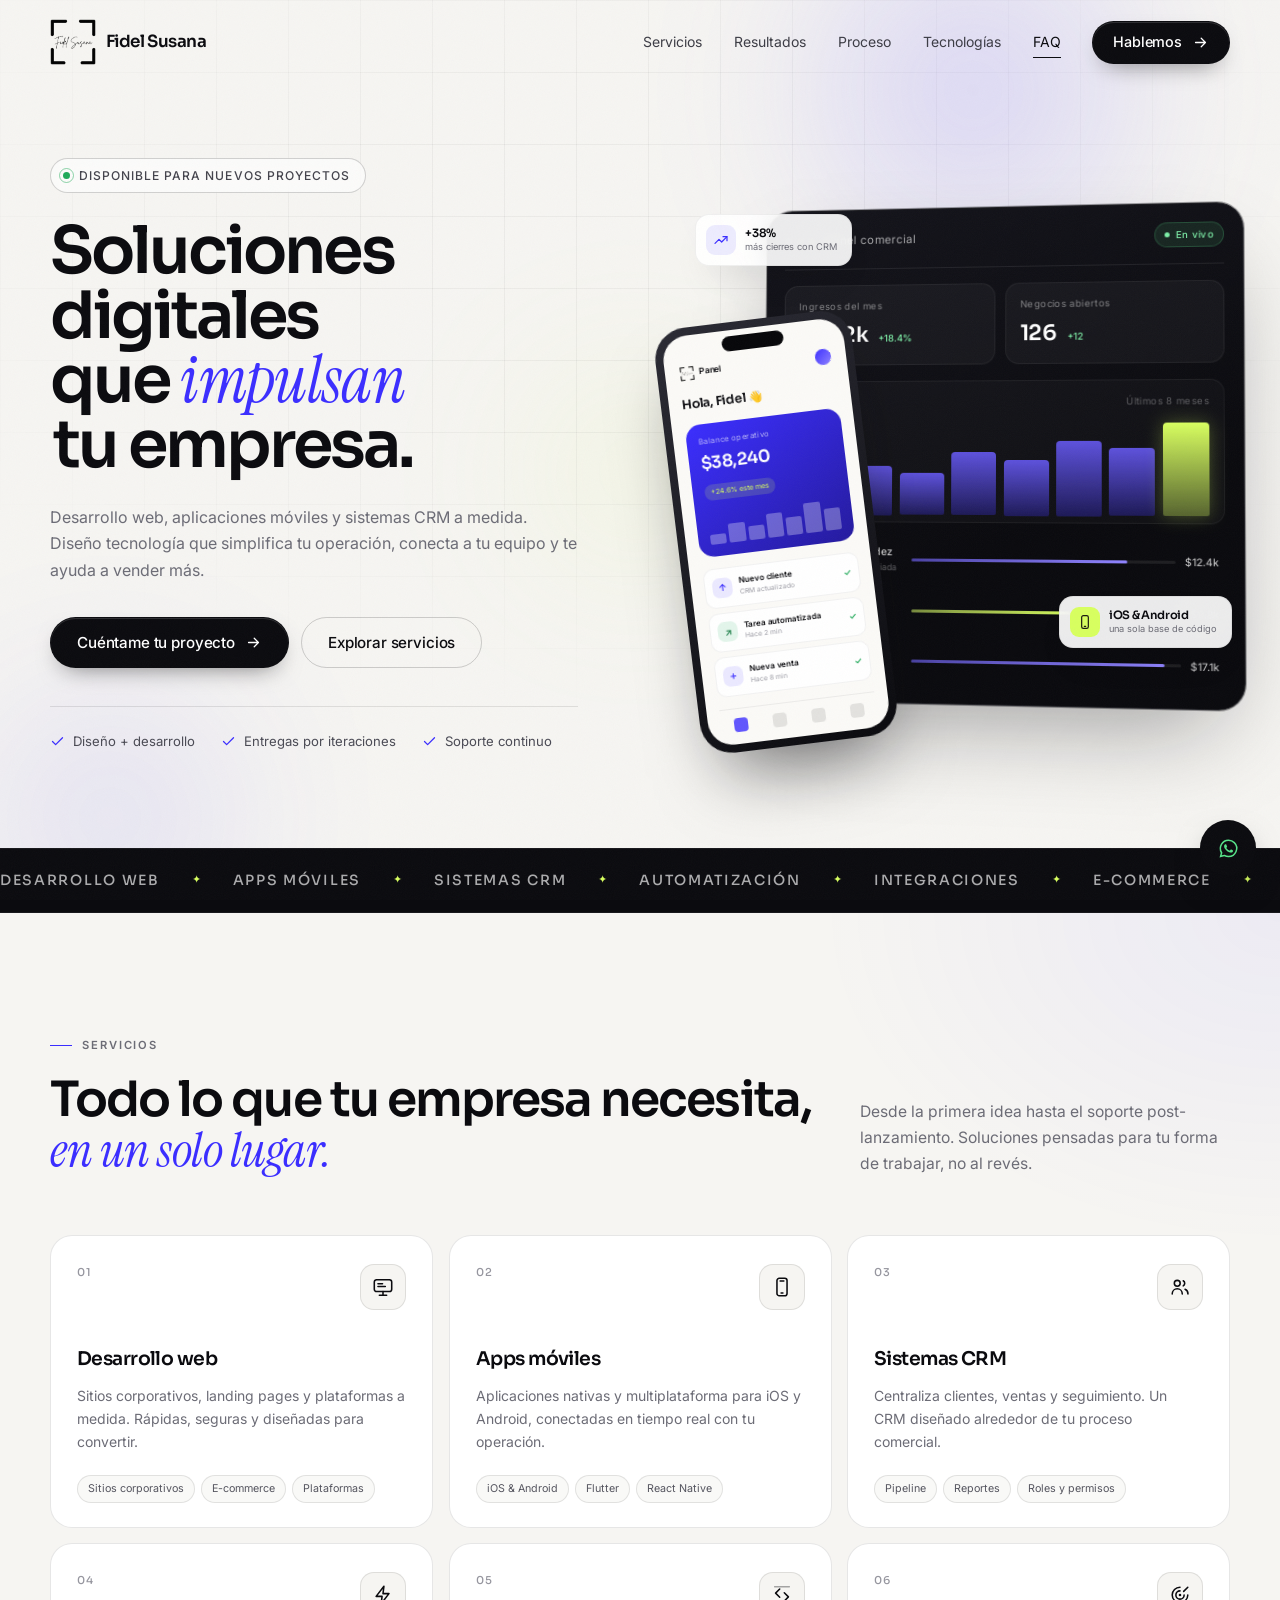
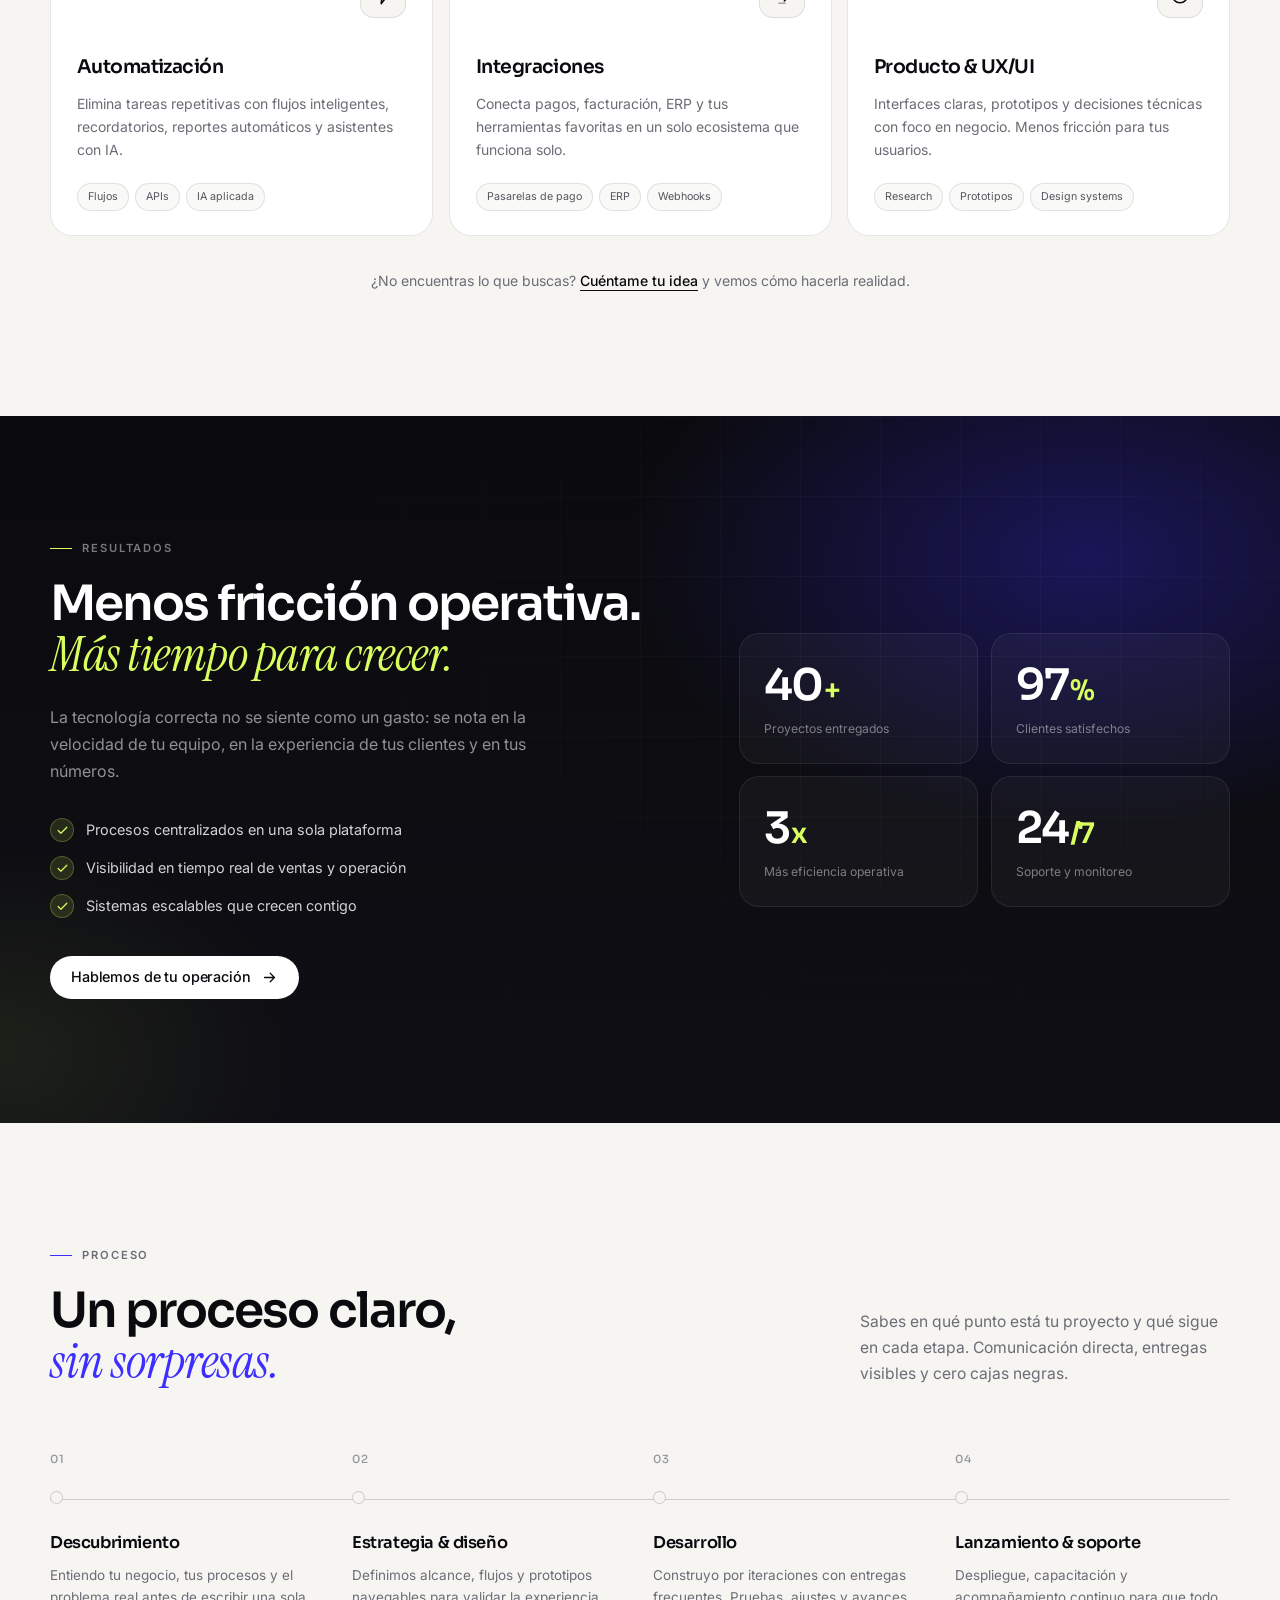
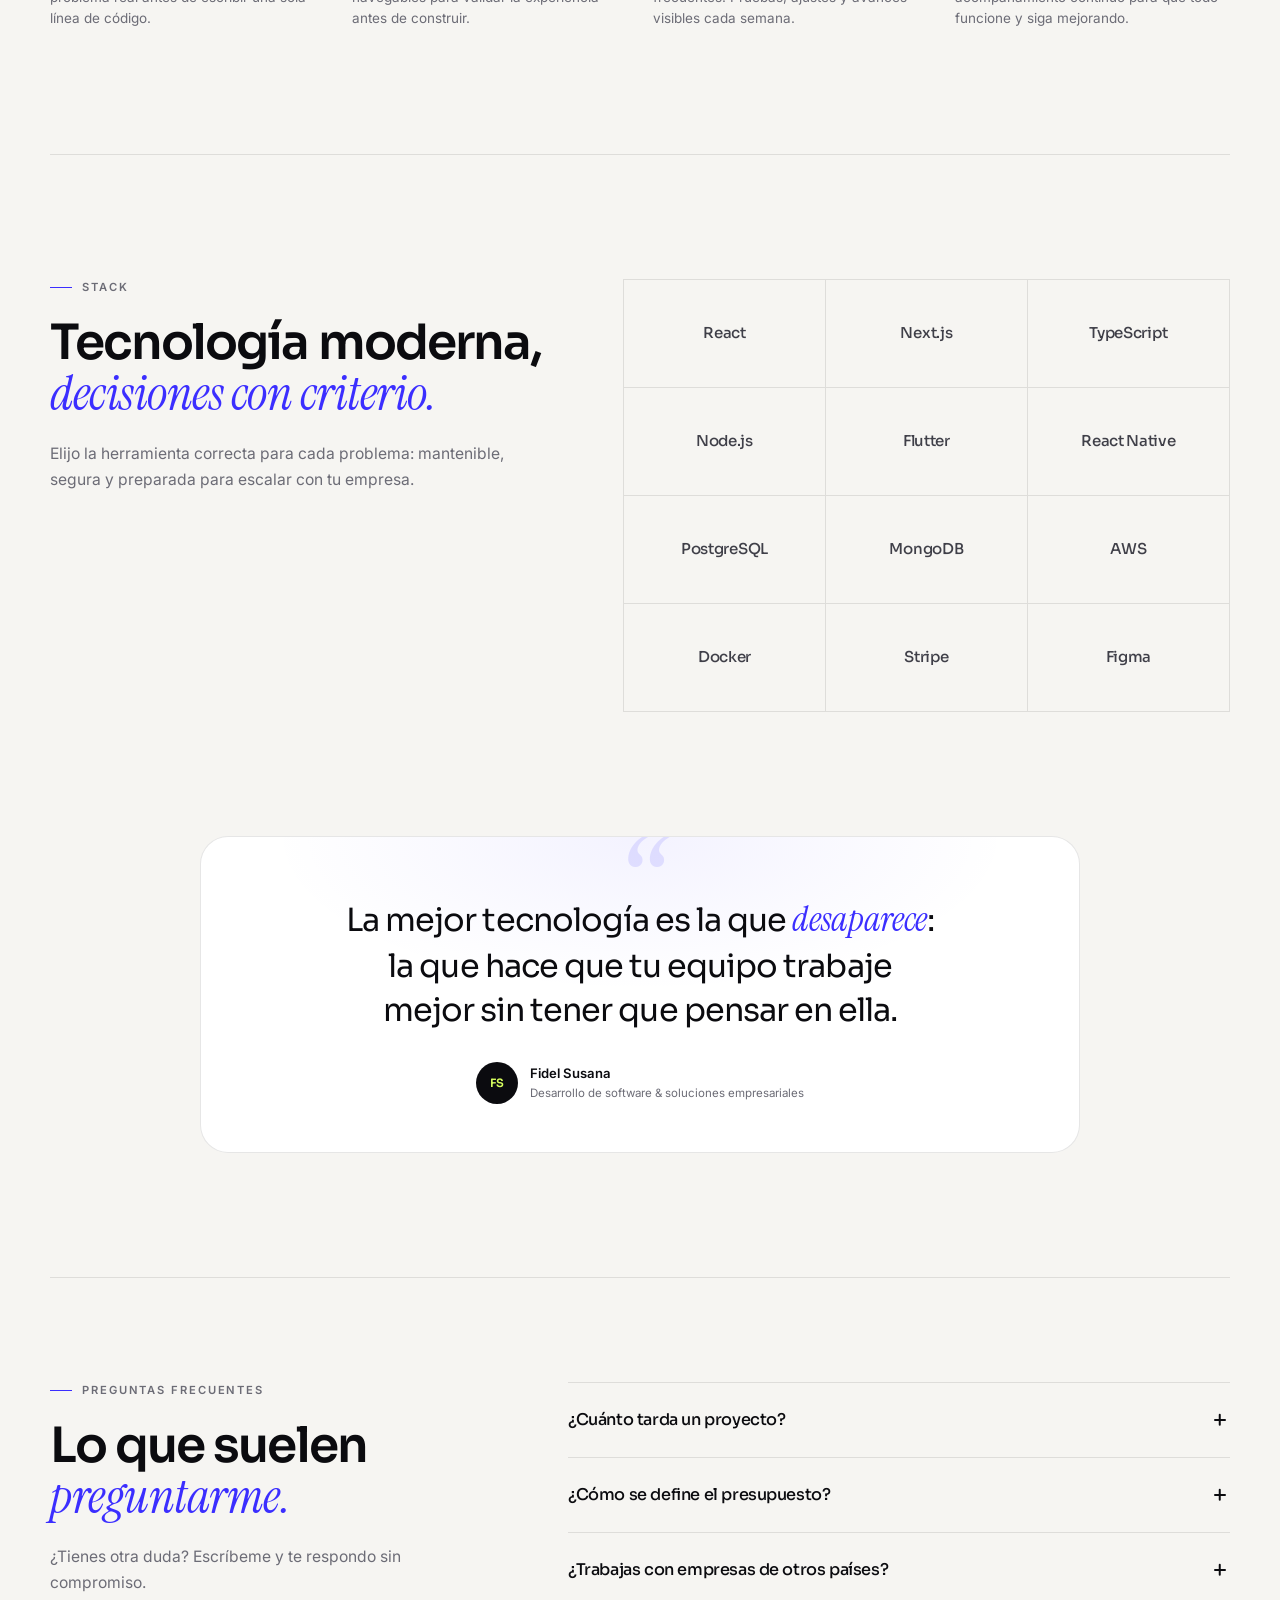
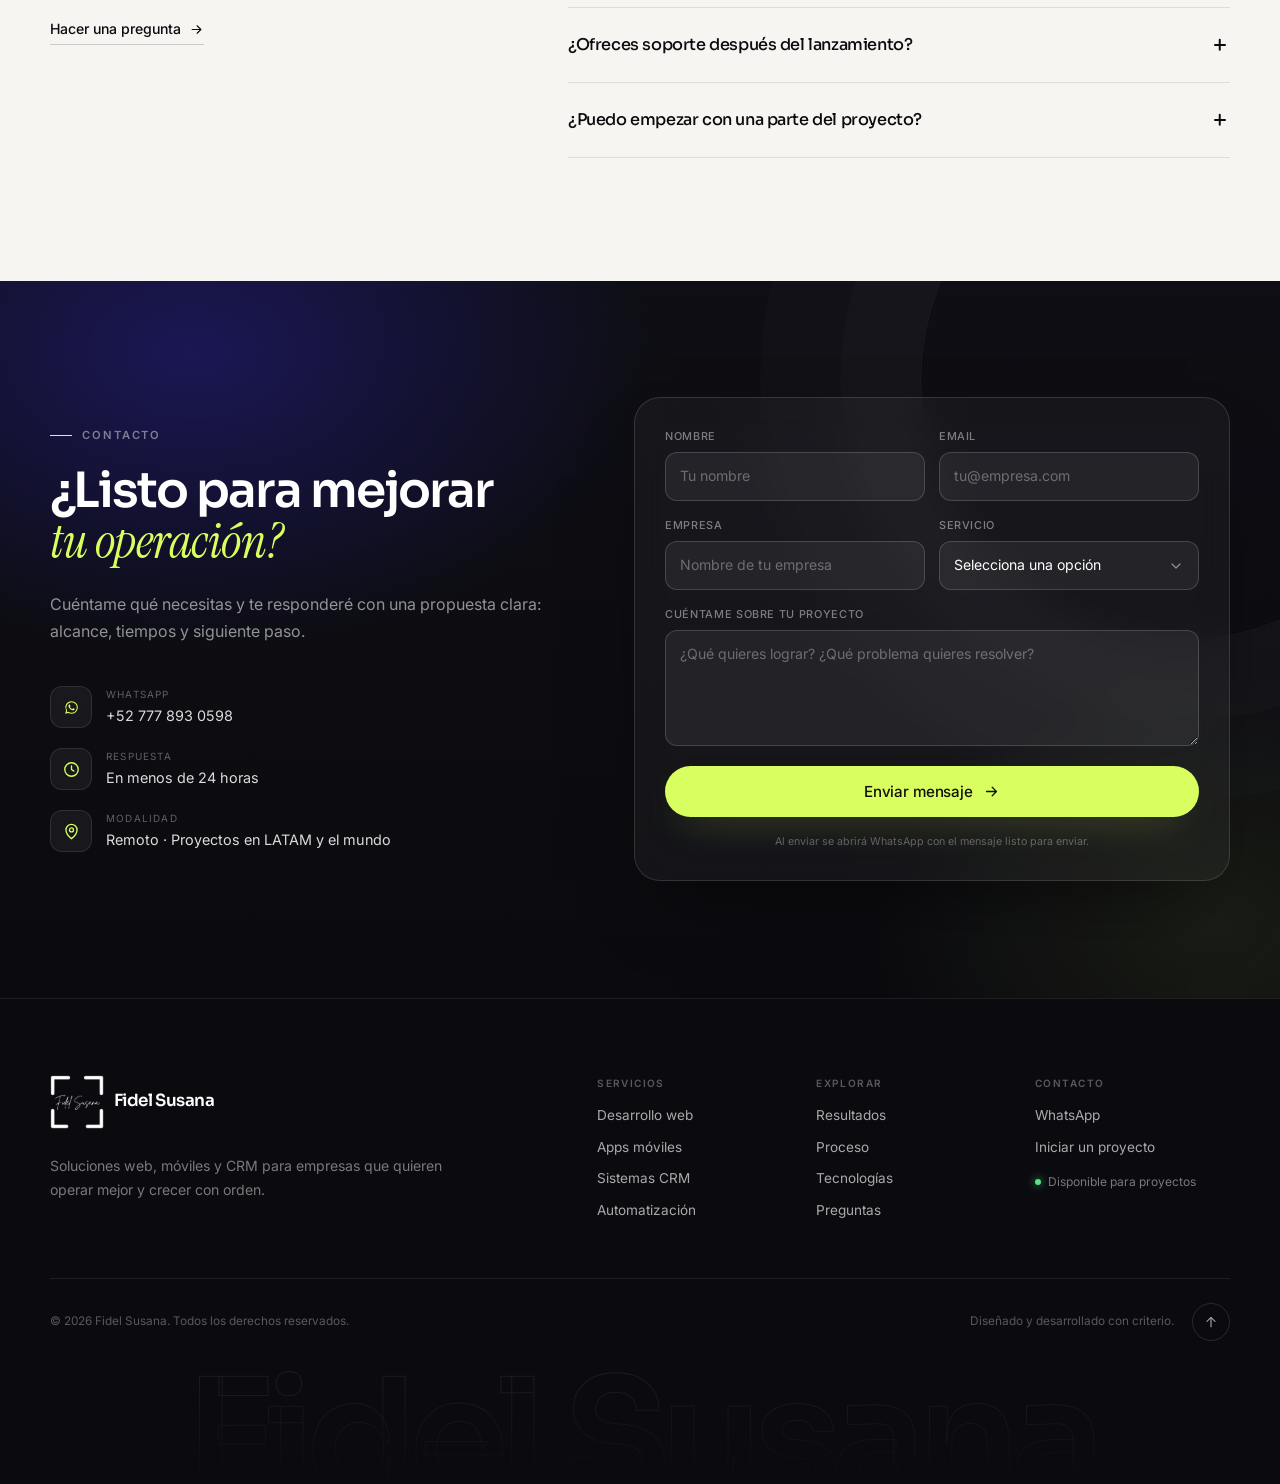
==== commit 6cfd20c2: "Add WhatsApp contact, SEO metadata, structured data, sitemap and 404 page" ====
--- a/index.html
+++ b/index.html
@@ -3,18 +3,126 @@
 <head>
   <meta charset="UTF-8" />
   <meta name="viewport" content="width=device-width, initial-scale=1.0" />
-  <title>Fidel Susana — Desarrollo web, apps móviles y CRM</title>
-  <meta name="description" content="Soluciones tecnológicas a medida: desarrollo web, aplicaciones móviles, sistemas CRM y automatización para empresas que quieren operar mejor y crecer." />
+  <title>Fidel Susana — Desarrollo web, apps móviles y CRM a medida</title>
+  <meta name="description" content="Desarrollo web, apps móviles, sistemas CRM y automatización a medida para empresas en México y LATAM. Tecnología que simplifica tu operación y te ayuda a crecer." />
+  <meta name="author" content="Fidel Susana" />
+  <meta name="robots" content="index, follow, max-image-preview:large" />
   <meta name="theme-color" content="#F6F5F2" />
+  <link rel="canonical" href="https://fsusanaj.github.io/fidel-susana-web/" />
   <meta property="og:title" content="Fidel Susana — Soluciones tecnológicas para tu empresa" />
   <meta property="og:description" content="Desarrollo web, apps móviles, CRM y automatización a medida. Tecnología que impulsa tu operación." />
   <meta property="og:type" content="website" />
-  <meta property="og:image" content="img/logo-fidel-susana.png" />
+  <meta property="og:site_name" content="Fidel Susana" />
+  <meta property="og:locale" content="es_ES" />
+  <meta property="og:url" content="https://fsusanaj.github.io/fidel-susana-web/" />
+  <meta property="og:image" content="https://fsusanaj.github.io/fidel-susana-web/img/logo-fidel-susana.png" />
+  <meta property="og:image:width" content="1713" />
+  <meta property="og:image:height" content="1709" />
+  <meta property="og:image:alt" content="Logo de Fidel Susana" />
+  <meta name="twitter:card" content="summary_large_image" />
+  <meta name="twitter:title" content="Fidel Susana — Soluciones tecnológicas para tu empresa" />
+  <meta name="twitter:description" content="Desarrollo web, apps móviles, CRM y automatización a medida." />
+  <meta name="twitter:image" content="https://fsusanaj.github.io/fidel-susana-web/img/logo-fidel-susana.png" />
   <link rel="icon" type="image/png" href="img/logo-fidel-susana-mark.png" />
   <link rel="preconnect" href="https://fonts.googleapis.com" />
   <link rel="preconnect" href="https://fonts.gstatic.com" crossorigin />
   <link href="https://fonts.googleapis.com/css2?family=Inter:wght@400;500;600;700&family=Instrument+Serif:ital@0;1&family=Sora:wght@400;500;600;700;800&display=swap" rel="stylesheet" />
   <link rel="stylesheet" href="css/styles.css" />
+  <script type="application/ld+json">
+  {
+    "@context": "https://schema.org",
+    "@graph": [
+      {
+        "@type": "WebSite",
+        "@id": "https://fsusanaj.github.io/fidel-susana-web/#website",
+        "url": "https://fsusanaj.github.io/fidel-susana-web/",
+        "name": "Fidel Susana",
+        "inLanguage": "es",
+        "description": "Desarrollo web, aplicaciones móviles, sistemas CRM y automatización a medida para empresas."
+      },
+      {
+        "@type": "ProfessionalService",
+        "@id": "https://fsusanaj.github.io/fidel-susana-web/#business",
+        "name": "Fidel Susana",
+        "url": "https://fsusanaj.github.io/fidel-susana-web/",
+        "image": "https://fsusanaj.github.io/fidel-susana-web/img/logo-fidel-susana.png",
+        "logo": "https://fsusanaj.github.io/fidel-susana-web/img/logo-fidel-susana.png",
+        "description": "Estudio de desarrollo de software: sitios web, aplicaciones móviles, sistemas CRM, automatización e integraciones para empresas.",
+        "telephone": "+527778930598",
+        "priceRange": "$$",
+        "areaServed": [
+          { "@type": "Country", "name": "México" },
+          { "@type": "Place", "name": "Latinoamérica" }
+        ],
+        "knowsLanguage": ["es", "en"],
+        "contactPoint": {
+          "@type": "ContactPoint",
+          "telephone": "+527778930598",
+          "contactType": "customer service",
+          "availableLanguage": ["Spanish", "English"]
+        },
+        "hasOfferCatalog": {
+          "@type": "OfferCatalog",
+          "name": "Servicios",
+          "itemListElement": [
+            { "@type": "Offer", "itemOffered": { "@type": "Service", "name": "Desarrollo web" } },
+            { "@type": "Offer", "itemOffered": { "@type": "Service", "name": "Aplicaciones móviles" } },
+            { "@type": "Offer", "itemOffered": { "@type": "Service", "name": "Sistemas CRM" } },
+            { "@type": "Offer", "itemOffered": { "@type": "Service", "name": "Automatización" } },
+            { "@type": "Offer", "itemOffered": { "@type": "Service", "name": "Integraciones" } },
+            { "@type": "Offer", "itemOffered": { "@type": "Service", "name": "Diseño UX/UI" } }
+          ]
+        }
+      },
+      {
+        "@type": "FAQPage",
+        "@id": "https://fsusanaj.github.io/fidel-susana-web/#faq",
+        "mainEntity": [
+          {
+            "@type": "Question",
+            "name": "¿Cuánto tarda un proyecto?",
+            "acceptedAnswer": {
+              "@type": "Answer",
+              "text": "Depende del alcance. Una landing page puede estar lista en 1–2 semanas; una plataforma web o un CRM a medida suele tomar entre 4 y 12 semanas. Al inicio definimos un cronograma claro con entregas por etapas."
+            }
+          },
+          {
+            "@type": "Question",
+            "name": "¿Cómo se define el presupuesto?",
+            "acceptedAnswer": {
+              "@type": "Answer",
+              "text": "Trabajo con presupuesto cerrado por proyecto o por etapas. Primero conversamos sobre tus objetivos y prioridades, luego recibes una propuesta detallada con alcance, tiempos e inversión, sin costos ocultos."
+            }
+          },
+          {
+            "@type": "Question",
+            "name": "¿Trabajas con empresas de otros países?",
+            "acceptedAnswer": {
+              "@type": "Answer",
+              "text": "Sí. Trabajo de forma remota con clientes de distintos lugares, con reuniones por videollamada y comunicación constante por el canal que prefieras."
+            }
+          },
+          {
+            "@type": "Question",
+            "name": "¿Ofreces soporte después del lanzamiento?",
+            "acceptedAnswer": {
+              "@type": "Answer",
+              "text": "Siempre. Cada proyecto incluye un periodo de garantía y la opción de un plan de mantenimiento con actualizaciones, monitoreo, respaldos y mejoras evolutivas."
+            }
+          },
+          {
+            "@type": "Question",
+            "name": "¿Puedo empezar con una parte del proyecto?",
+            "acceptedAnswer": {
+              "@type": "Answer",
+              "text": "Claro. Podemos comenzar con un MVP o con el módulo que más impacto tenga en tu operación, y crecer desde ahí."
+            }
+          }
+        ]
+      }
+    ]
+  }
+  </script>
 </head>
 <body>
   <a class="skip-link" href="#contenido">Saltar al contenido</a>
@@ -594,11 +702,11 @@
           <ul class="contact-list">
             <li class="reveal" style="--d:.14s">
               <span class="contact-icon">
-                <svg viewBox="0 0 24 24" fill="none"><rect x="3" y="5" width="18" height="14" rx="2.5" stroke="currentColor" stroke-width="1.7"/><path d="m3.8 6.5 8.2 6 8.2-6" stroke="currentColor" stroke-width="1.7" stroke-linecap="round" stroke-linejoin="round"/></svg>
+                <svg viewBox="0 0 24 24" fill="none"><path d="M17.6 6.32A7.85 7.85 0 0 0 12.05 4a7.94 7.94 0 0 0-6.9 11.9L4 20l4.2-1.1a7.9 7.9 0 0 0 3.8.97h.01a7.94 7.94 0 0 0 5.6-13.55Zm-5.55 12.2h-.01a6.6 6.6 0 0 1-3.36-.92l-.24-.14-2.5.65.67-2.43-.16-.25a6.58 6.58 0 0 1 5.6-10.05 6.57 6.57 0 0 1 4.65 1.93 6.58 6.58 0 0 1-4.65 11.21Zm3.6-4.93c-.2-.1-1.17-.58-1.35-.64-.18-.07-.31-.1-.44.1-.13.2-.5.64-.62.77-.11.13-.23.14-.42.05-.2-.1-.83-.31-1.58-.98-.58-.52-.98-1.16-1.09-1.36-.11-.2-.01-.3.09-.4.09-.1.2-.23.3-.35.1-.12.13-.2.2-.33.06-.13.03-.25-.02-.35-.05-.1-.44-1.07-.6-1.46-.16-.38-.32-.33-.44-.34h-.38c-.13 0-.34.05-.52.25-.18.2-.68.66-.68 1.62 0 .95.7 1.88.8 2.01.1.13 1.37 2.1 3.33 2.94.46.2.83.32 1.11.41.47.15.9.13 1.24.08.38-.06 1.17-.48 1.33-.94.16-.46.16-.85.12-.94-.05-.08-.18-.13-.38-.23Z" fill="currentColor"/></svg>
               </span>
               <div>
-                <small>Email</small>
-                <a href="mailto:hola@fidelsusana.com">hola@fidelsusana.com</a>
+                <small>WhatsApp</small>
+                <a href="https://wa.me/527778930598?text=Hola%20Fidel%2C%20vi%20tu%20web%20y%20quiero%20hablar%20sobre%20un%20proyecto." target="_blank" rel="noopener">+52 777 893 0598</a>
               </div>
             </li>
             <li class="reveal" style="--d:.18s">
@@ -667,7 +775,7 @@
               <svg viewBox="0 0 24 24" fill="none" aria-hidden="true"><path d="M5 12h14M13 6l6 6-6 6" stroke="currentColor" stroke-width="1.8" stroke-linecap="round" stroke-linejoin="round"/></svg>
             </button>
 
-            <p class="form-note">Al enviar se abrirá tu aplicación de correo con el mensaje listo.</p>
+            <p class="form-note">Al enviar se abrirá WhatsApp con el mensaje listo para enviar.</p>
             <p class="form-status" id="formStatus" role="status" aria-live="polite"></p>
           </form>
         </div>
@@ -703,7 +811,7 @@
           </div>
           <div>
             <span class="footer-title">Contacto</span>
-            <a href="mailto:hola@fidelsusana.com">hola@fidelsusana.com</a>
+            <a href="https://wa.me/527778930598?text=Hola%20Fidel%2C%20vi%20tu%20web%20y%20quiero%20hablar%20sobre%20un%20proyecto." target="_blank" rel="noopener">WhatsApp</a>
             <a href="#contacto">Iniciar un proyecto</a>
             <span class="footer-availability"><i></i>Disponible para proyectos</span>
           </div>
@@ -724,6 +832,10 @@
 
   <div class="toast" id="toast" role="status" aria-live="polite"></div>
 
+  <a class="wa-float" href="https://wa.me/527778930598?text=Hola%20Fidel%2C%20vi%20tu%20web%20y%20quiero%20hablar%20sobre%20un%20proyecto." target="_blank" rel="noopener" aria-label="Escríbeme por WhatsApp">
+    <svg viewBox="0 0 24 24" fill="none" aria-hidden="true"><path d="M17.6 6.32A7.85 7.85 0 0 0 12.05 4a7.94 7.94 0 0 0-6.9 11.9L4 20l4.2-1.1a7.9 7.9 0 0 0 3.8.97h.01a7.94 7.94 0 0 0 5.6-13.55Zm-5.55 12.2h-.01a6.6 6.6 0 0 1-3.36-.92l-.24-.14-2.5.65.67-2.43-.16-.25a6.58 6.58 0 0 1 5.6-10.05 6.57 6.57 0 0 1 4.65 1.93 6.58 6.58 0 0 1-4.65 11.21Zm3.6-4.93c-.2-.1-1.17-.58-1.35-.64-.18-.07-.31-.1-.44.1-.13.2-.5.64-.62.77-.11.13-.23.14-.42.05-.2-.1-.83-.31-1.58-.98-.58-.52-.98-1.16-1.09-1.36-.11-.2-.01-.3.09-.4.09-.1.2-.23.3-.35.1-.12.13-.2.2-.33.06-.13.03-.25-.02-.35-.05-.1-.44-1.07-.6-1.46-.16-.38-.32-.33-.44-.34h-.38c-.13 0-.34.05-.52.25-.18.2-.68.66-.68 1.62 0 .95.7 1.88.8 2.01.1.13 1.37 2.1 3.33 2.94.46.2.83.32 1.11.41.47.15.9.13 1.24.08.38-.06 1.17-.48 1.33-.94.16-.46.16-.85.12-.94-.05-.08-.18-.13-.38-.23Z" fill="currentColor"/></svg>
+  </a>
+
   <script src="js/main.js"></script>
 </body>
 </html>
--- a/css/styles.css
+++ b/css/styles.css
@@ -2256,6 +2256,56 @@
   transform: translate(-50%, 0);
 }
 
+/* ---------- WhatsApp flotante ---------- */
+.wa-float {
+  position: fixed;
+  right: 24px;
+  bottom: calc(24px + env(safe-area-inset-bottom, 0px));
+  z-index: 140;
+  display: grid;
+  place-items: center;
+  width: 56px;
+  height: 56px;
+  border-radius: 50%;
+  background: var(--ink);
+  color: var(--green);
+  box-shadow: 0 14px 34px -12px rgba(11, 11, 15, 0.55);
+  transition: transform 0.35s var(--ease), background 0.35s var(--ease),
+    color 0.35s var(--ease), box-shadow 0.35s var(--ease);
+}
+
+.wa-float svg {
+  width: 27px;
+  height: 27px;
+}
+
+.wa-float:hover {
+  transform: translateY(-3px) scale(1.05);
+  background: #25d366;
+  color: var(--ink);
+  box-shadow: 0 18px 40px -12px rgba(37, 211, 102, 0.65);
+}
+
+.wa-float:focus-visible {
+  outline: 2px solid var(--accent);
+  outline-offset: 3px;
+}
+
+@media (max-width: 640px) {
+  .wa-float {
+    right: 16px;
+    bottom: calc(16px + env(safe-area-inset-bottom, 0px));
+    width: 52px;
+    height: 52px;
+  }
+}
+
+@media (prefers-reduced-motion: reduce) {
+  .wa-float {
+    transition: none;
+  }
+}
+
 /* ---------- Reveal ---------- */
 .reveal {
   opacity: 0;
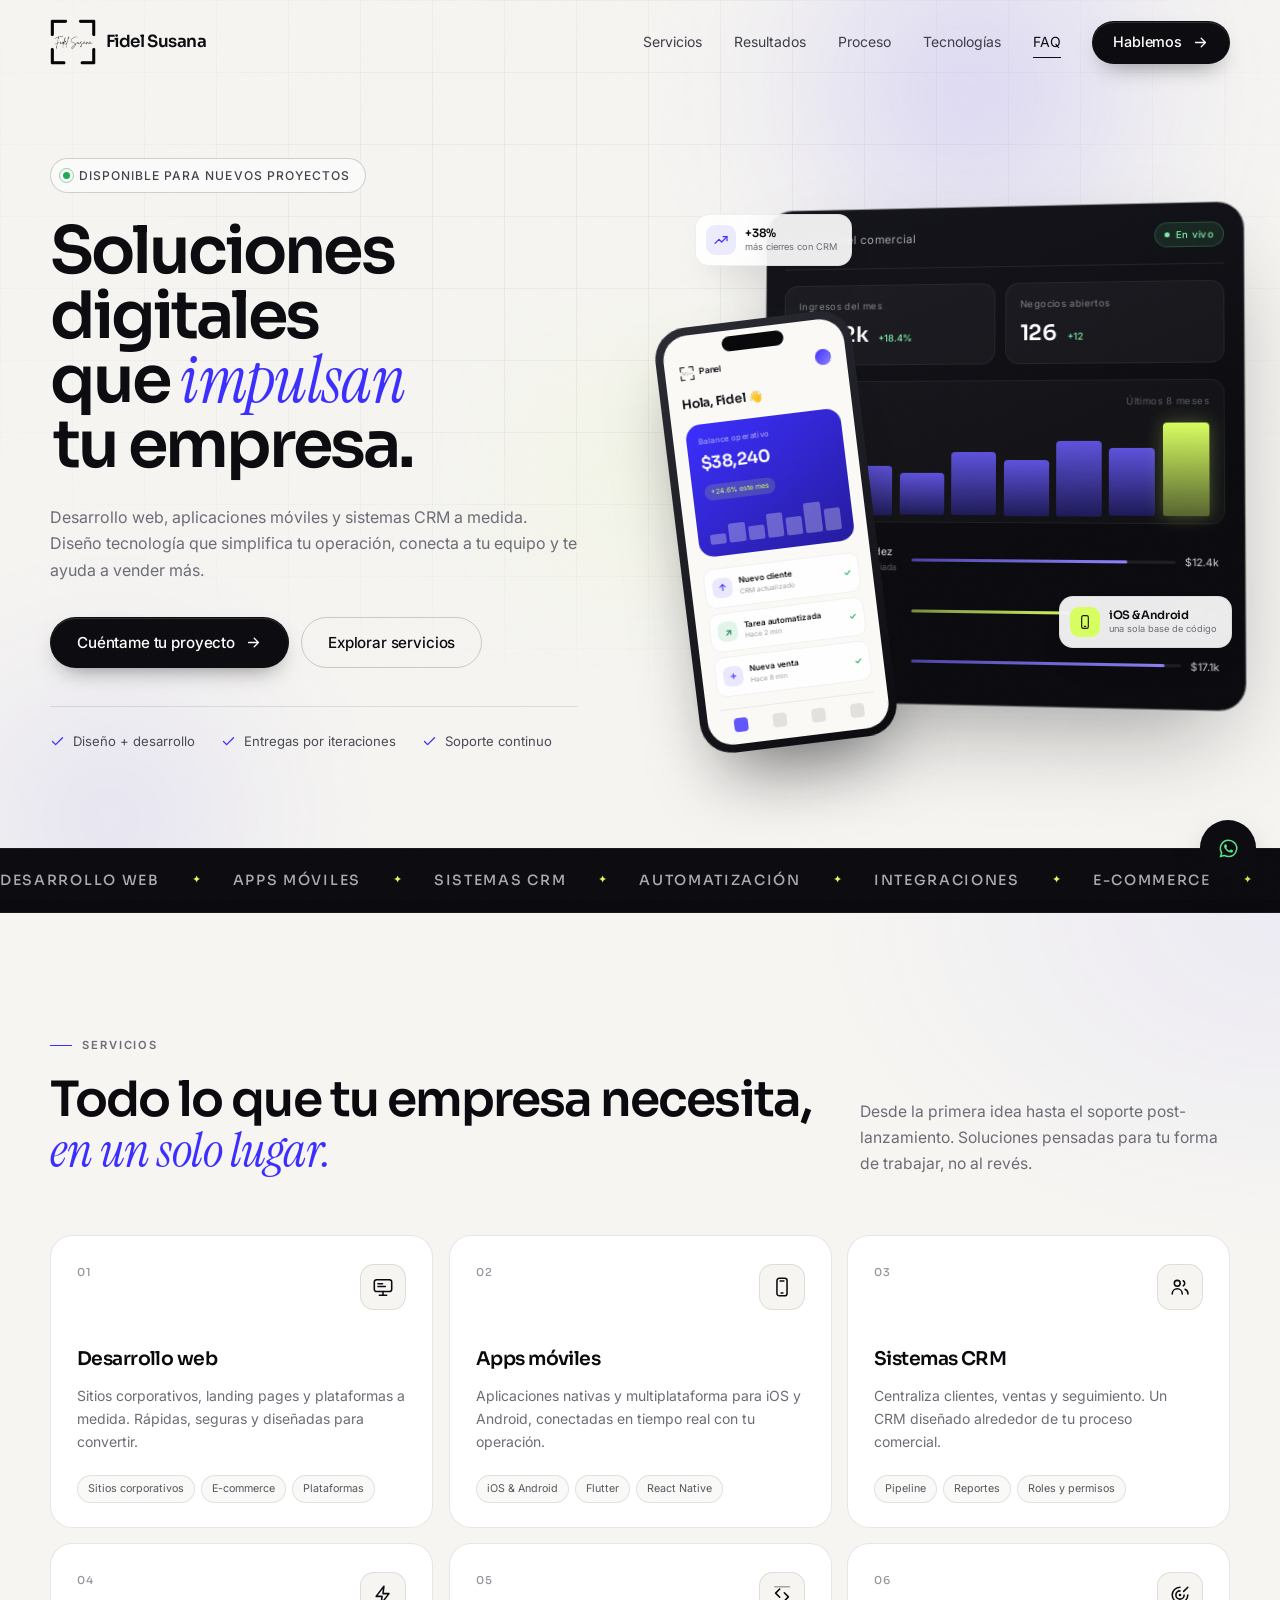
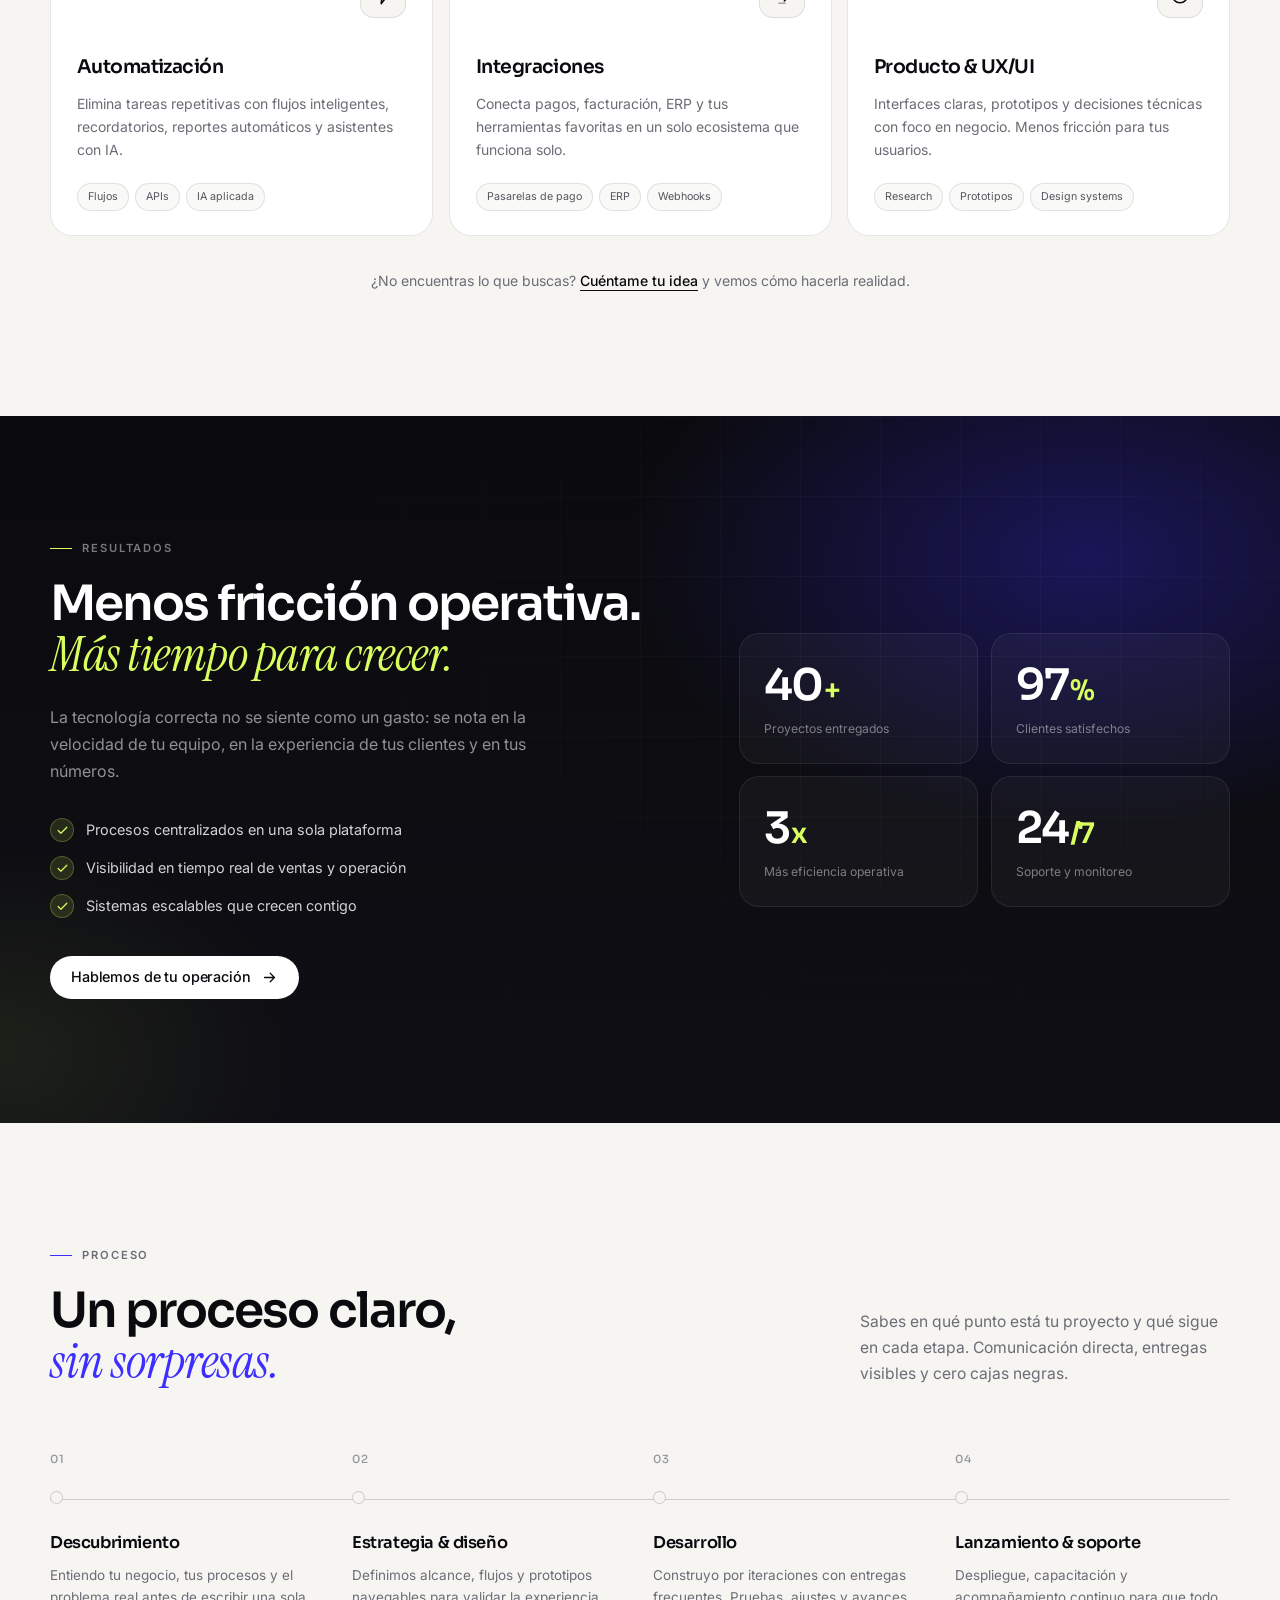
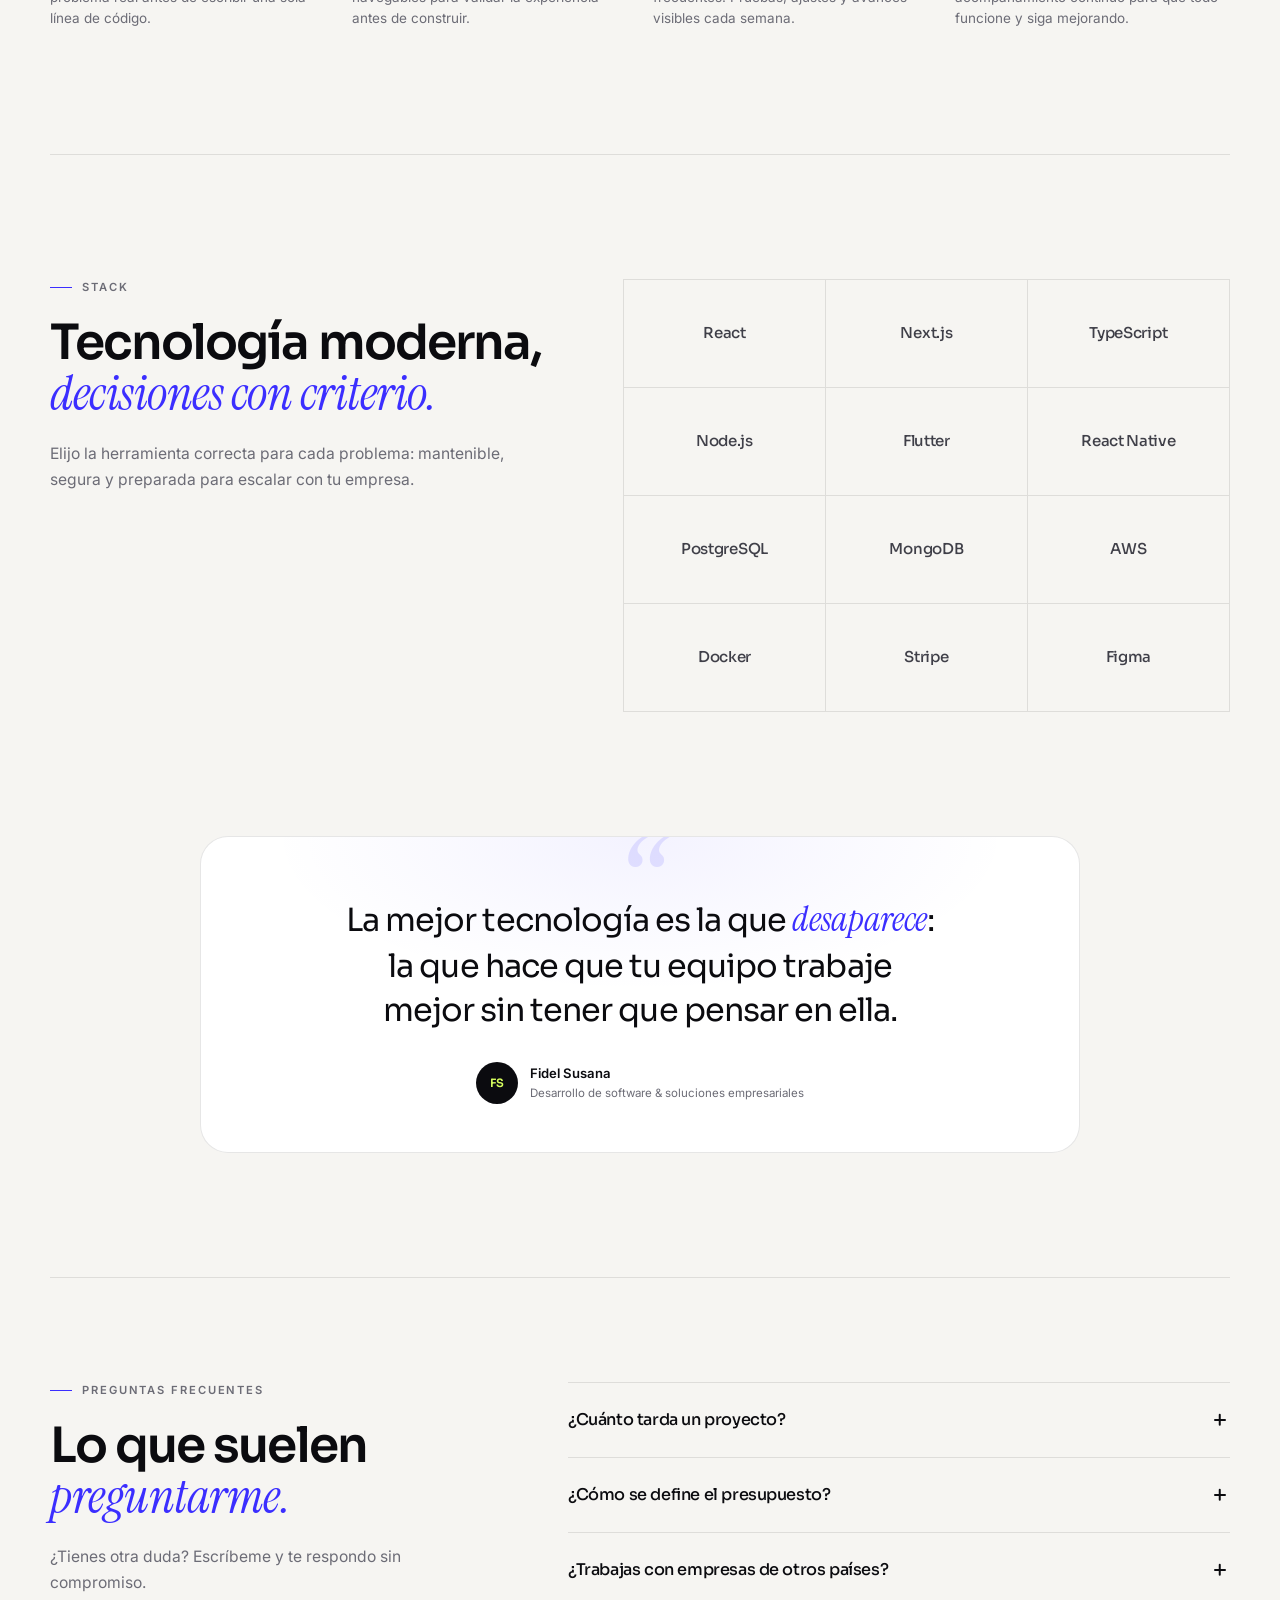
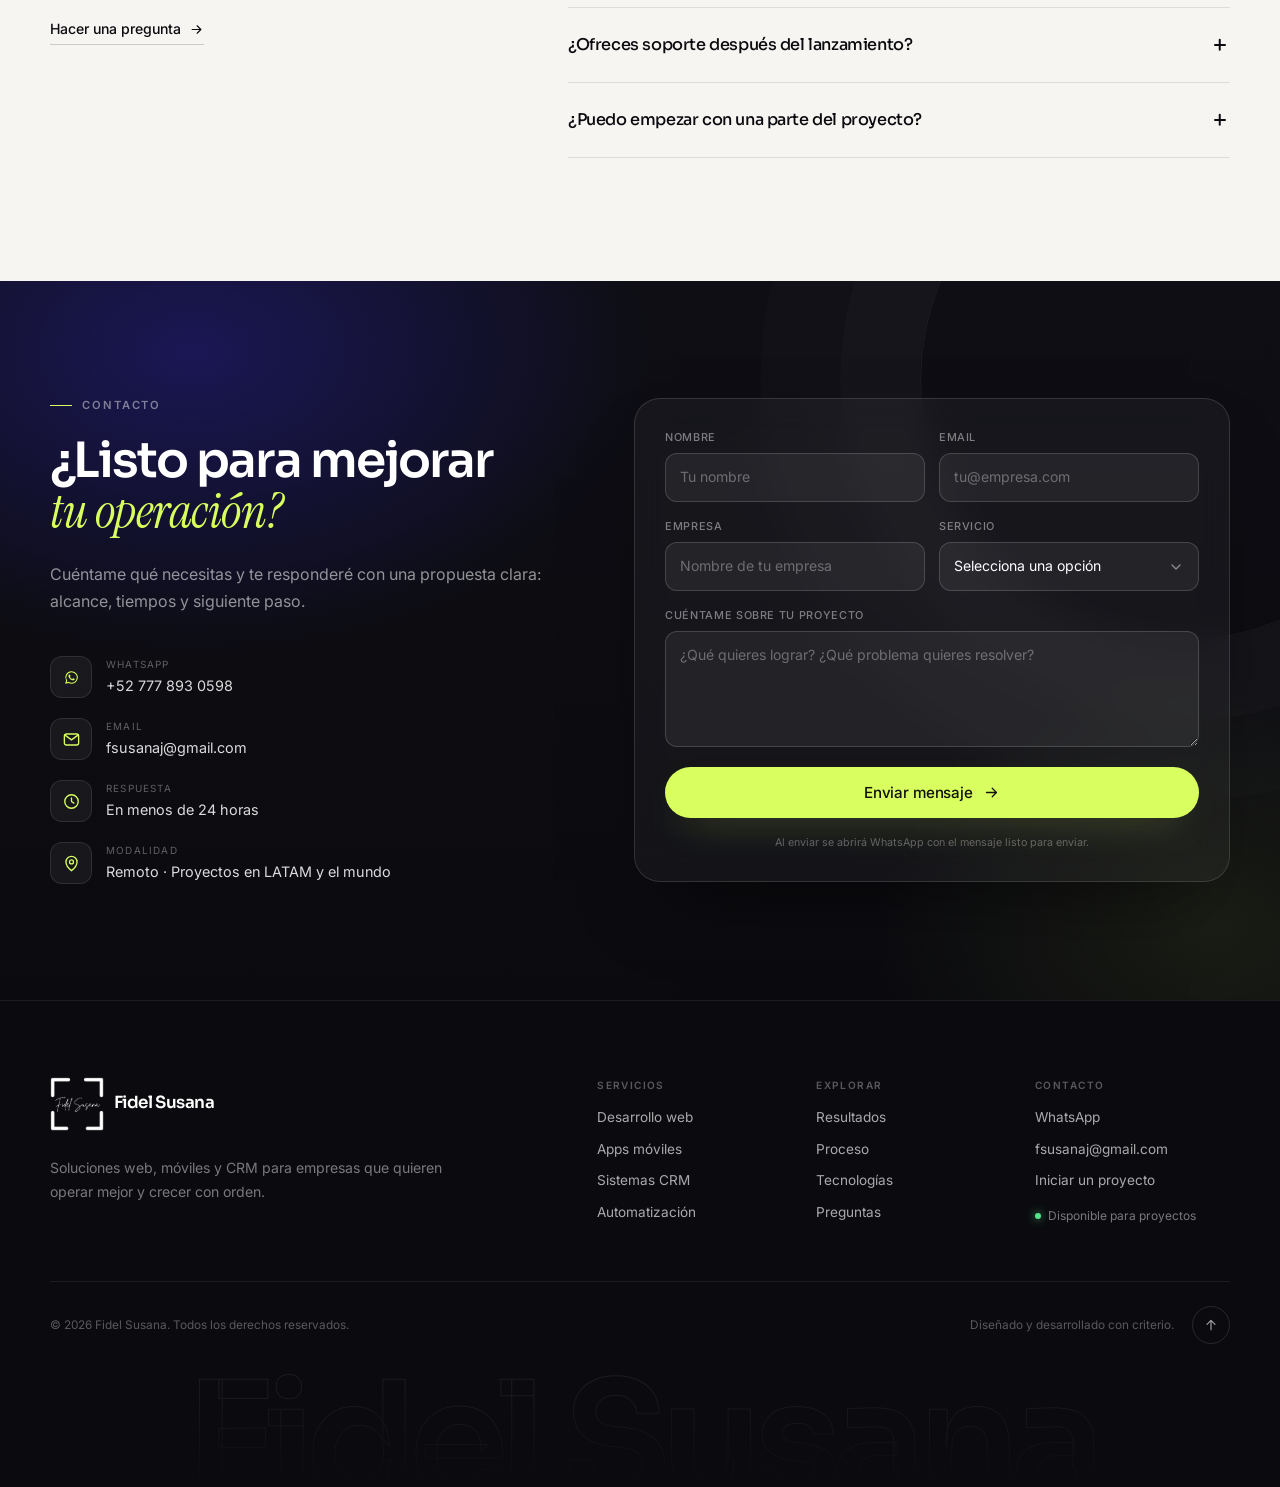
==== commit cdd5e157: "Add public contact email" ====
--- a/index.html
+++ b/index.html
@@ -49,6 +49,7 @@
         "logo": "https://fsusanaj.github.io/fidel-susana-web/img/logo-fidel-susana.png",
         "description": "Estudio de desarrollo de software: sitios web, aplicaciones móviles, sistemas CRM, automatización e integraciones para empresas.",
         "telephone": "+527778930598",
+        "email": "fsusanaj@gmail.com",
         "priceRange": "$$",
         "areaServed": [
           { "@type": "Country", "name": "México" },
@@ -711,6 +712,15 @@
             </li>
             <li class="reveal" style="--d:.18s">
               <span class="contact-icon">
+                <svg viewBox="0 0 24 24" fill="none"><rect x="3" y="5" width="18" height="14" rx="2.5" stroke="currentColor" stroke-width="1.7"/><path d="m3.8 6.5 8.2 6 8.2-6" stroke="currentColor" stroke-width="1.7" stroke-linecap="round" stroke-linejoin="round"/></svg>
+              </span>
+              <div>
+                <small>Email</small>
+                <a href="mailto:fsusanaj@gmail.com">fsusanaj@gmail.com</a>
+              </div>
+            </li>
+            <li class="reveal" style="--d:.22s">
+              <span class="contact-icon">
                 <svg viewBox="0 0 24 24" fill="none"><circle cx="12" cy="12" r="8.5" stroke="currentColor" stroke-width="1.7"/><path d="M12 7.5V12l3 2" stroke="currentColor" stroke-width="1.7" stroke-linecap="round" stroke-linejoin="round"/></svg>
               </span>
               <div>
@@ -718,7 +728,7 @@
                 <span>En menos de 24 horas</span>
               </div>
             </li>
-            <li class="reveal" style="--d:.22s">
+            <li class="reveal" style="--d:.26s">
               <span class="contact-icon">
                 <svg viewBox="0 0 24 24" fill="none"><path d="M12 21s7-5.5 7-11a7 7 0 1 0-14 0c0 5.5 7 11 7 11Z" stroke="currentColor" stroke-width="1.7"/><circle cx="12" cy="10" r="2.5" stroke="currentColor" stroke-width="1.7"/></svg>
               </span>
@@ -812,6 +822,7 @@
           <div>
             <span class="footer-title">Contacto</span>
             <a href="https://wa.me/527778930598?text=Hola%20Fidel%2C%20vi%20tu%20web%20y%20quiero%20hablar%20sobre%20un%20proyecto." target="_blank" rel="noopener">WhatsApp</a>
+            <a href="mailto:fsusanaj@gmail.com">fsusanaj@gmail.com</a>
             <a href="#contacto">Iniciar un proyecto</a>
             <span class="footer-availability"><i></i>Disponible para proyectos</span>
           </div>
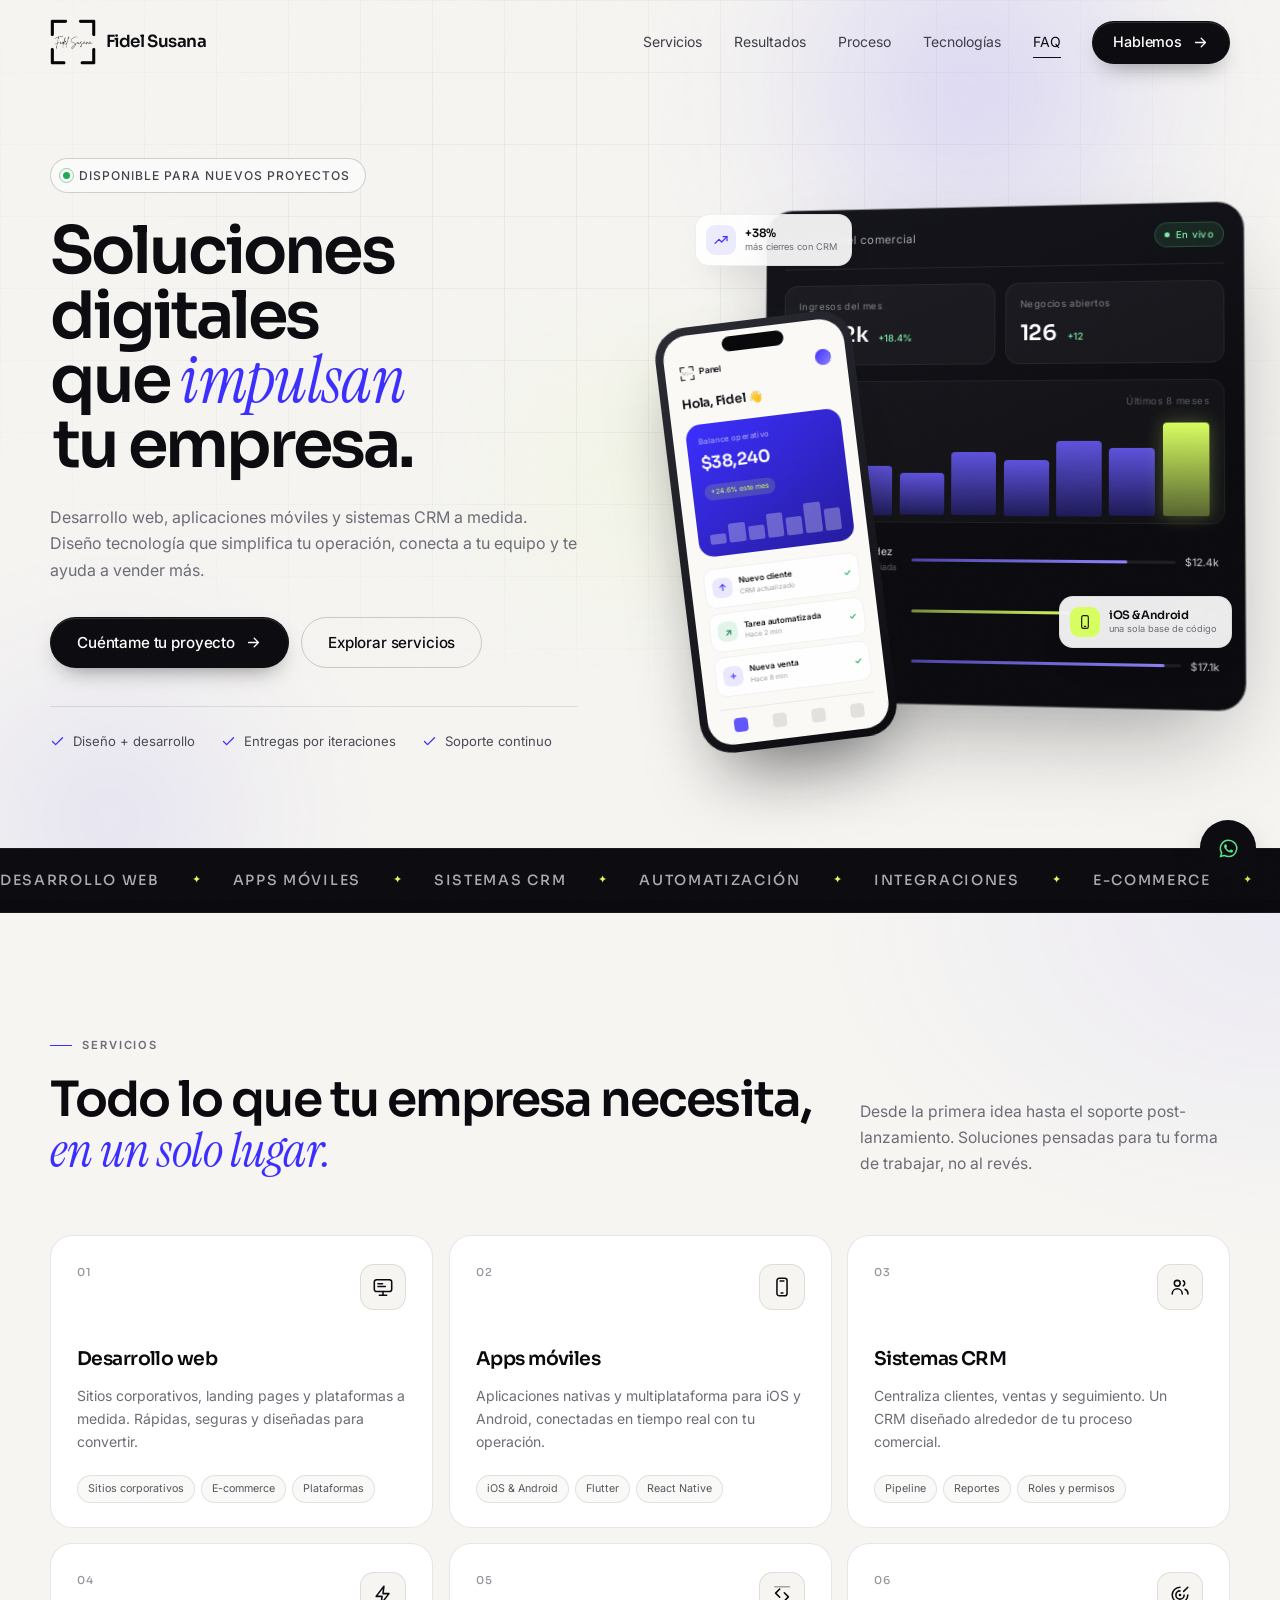
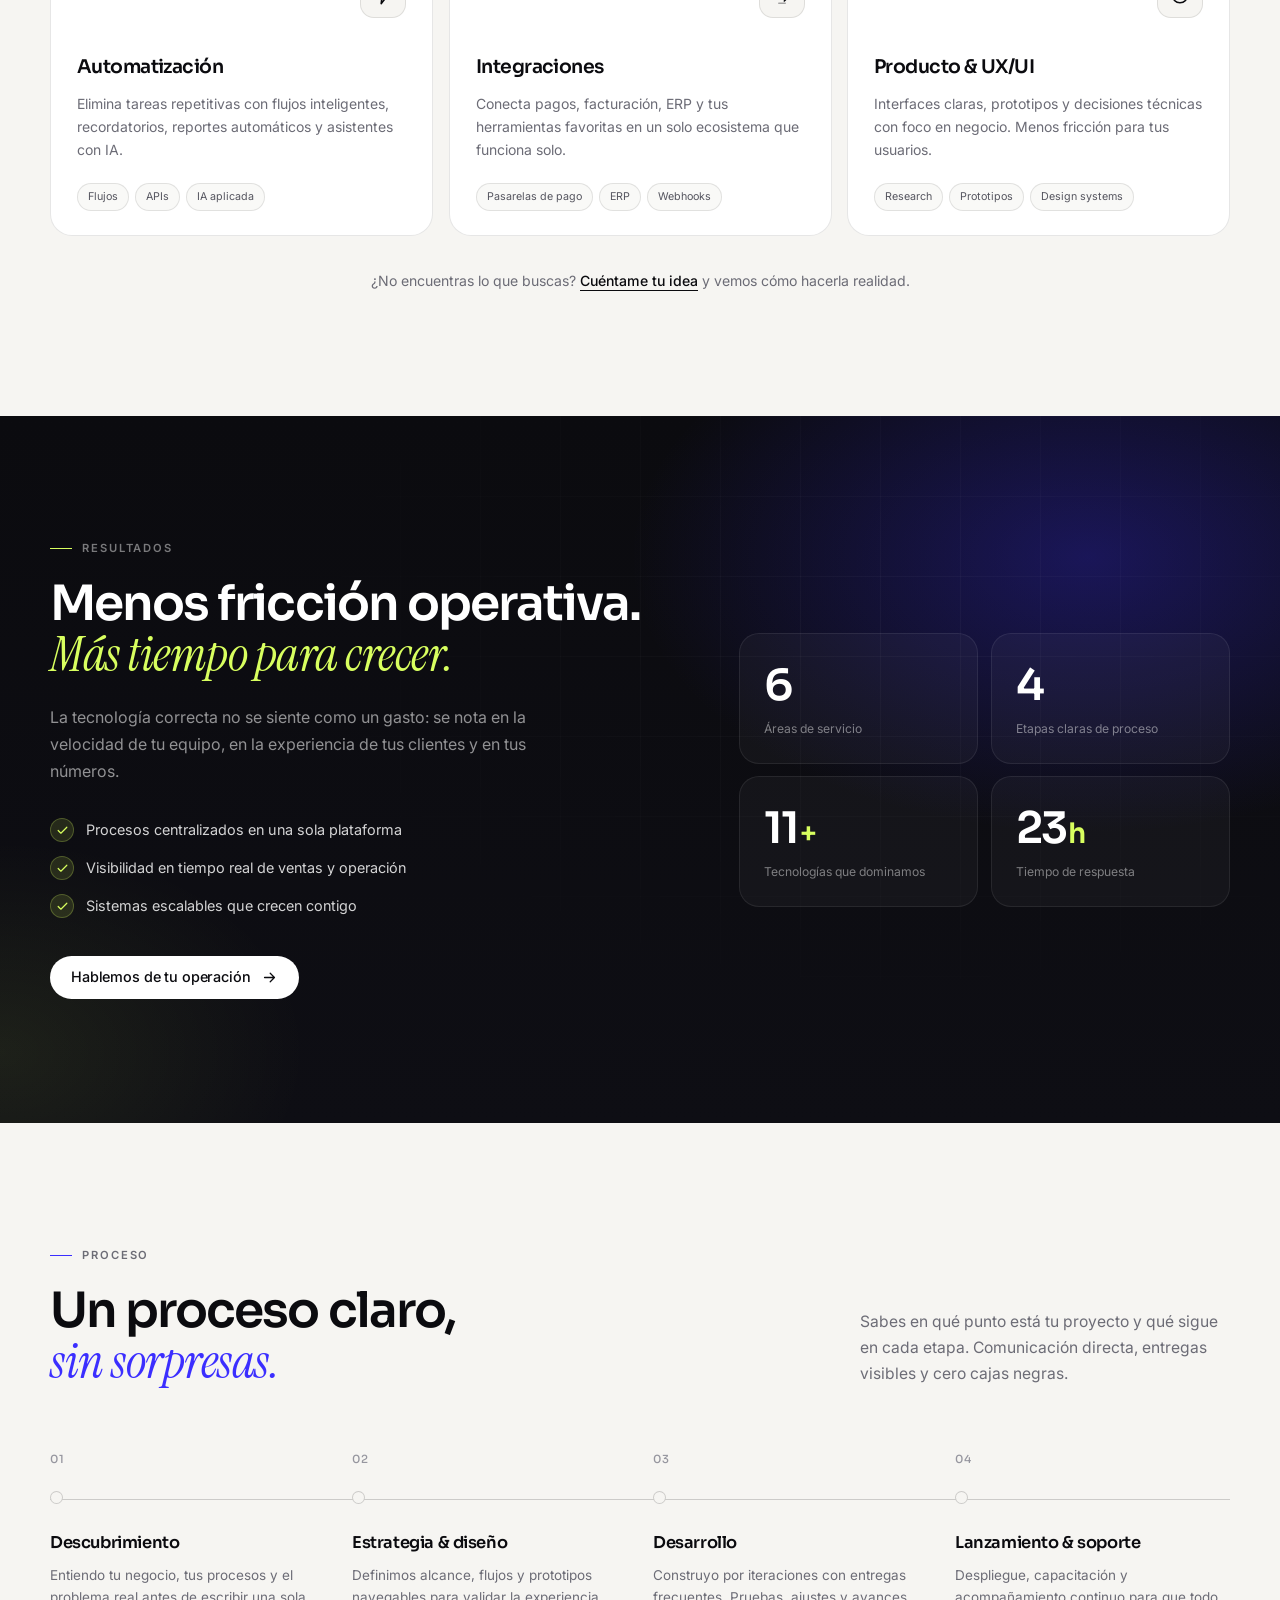
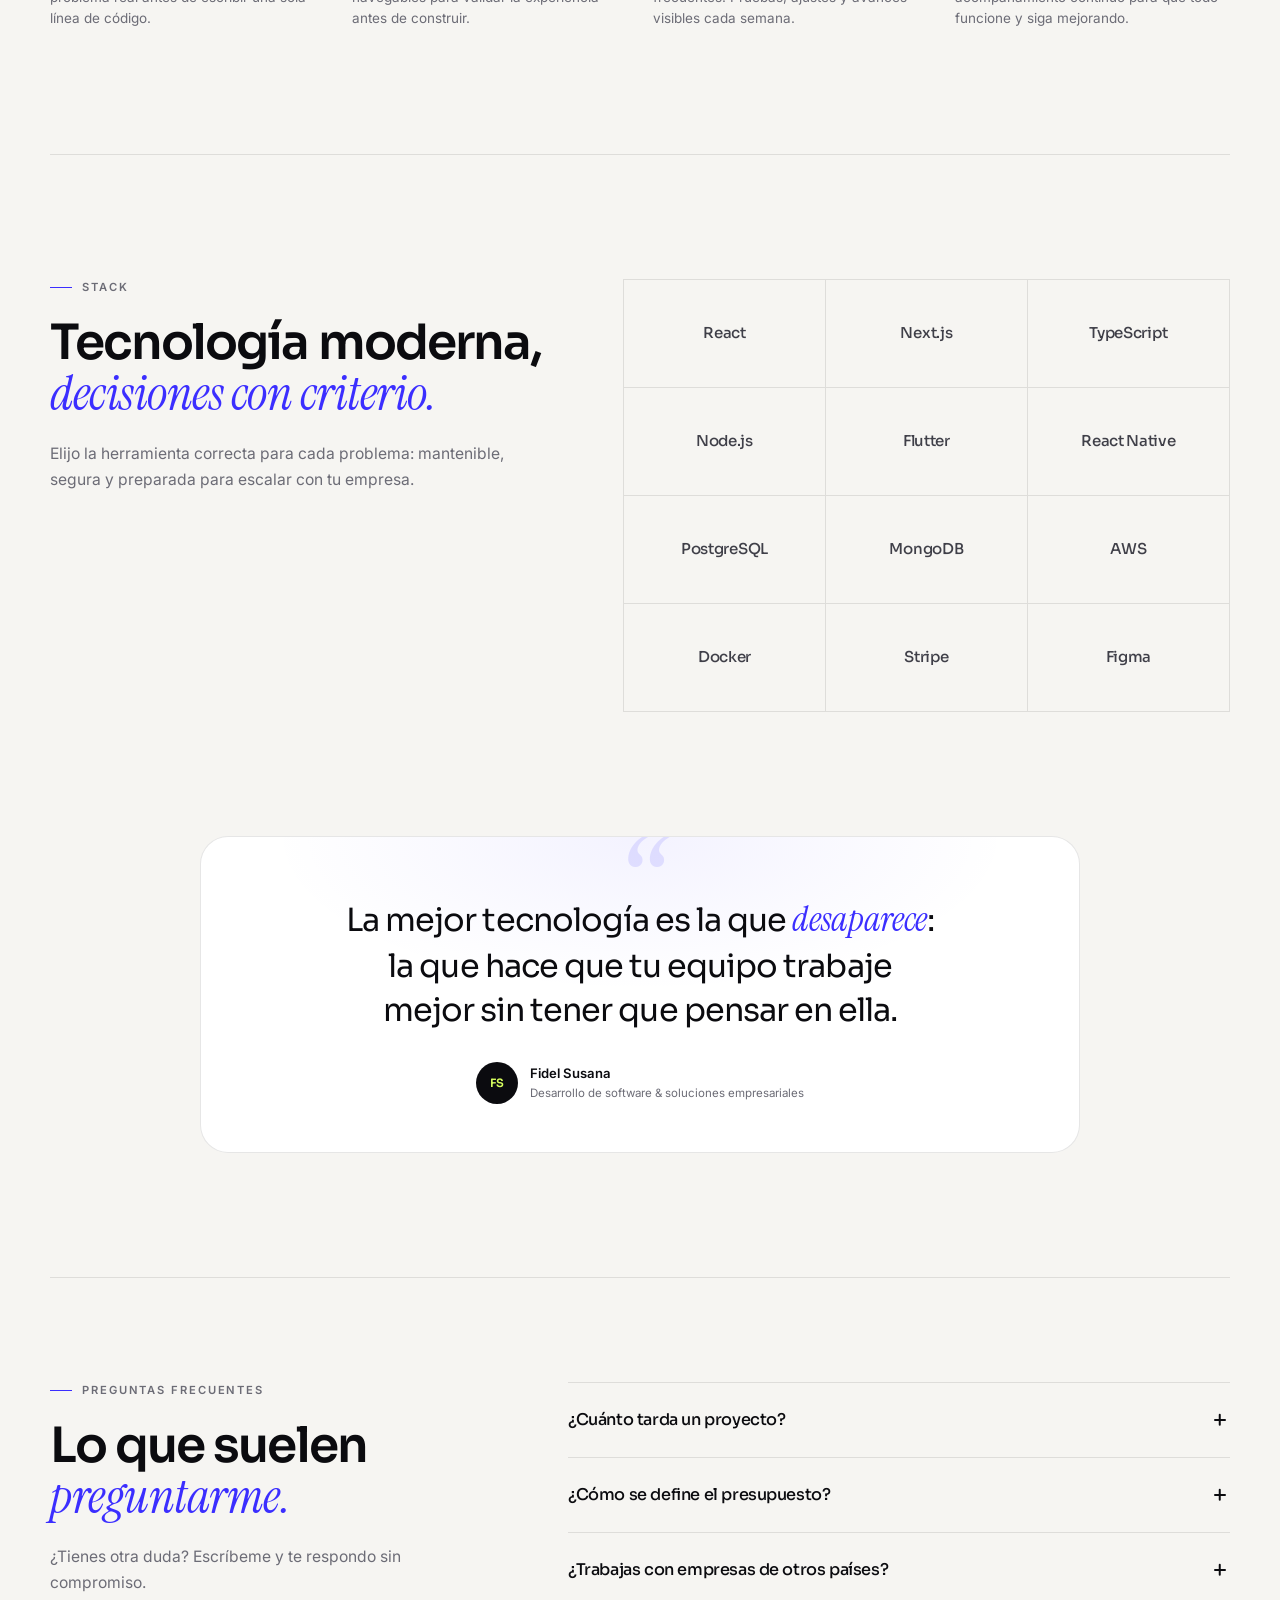
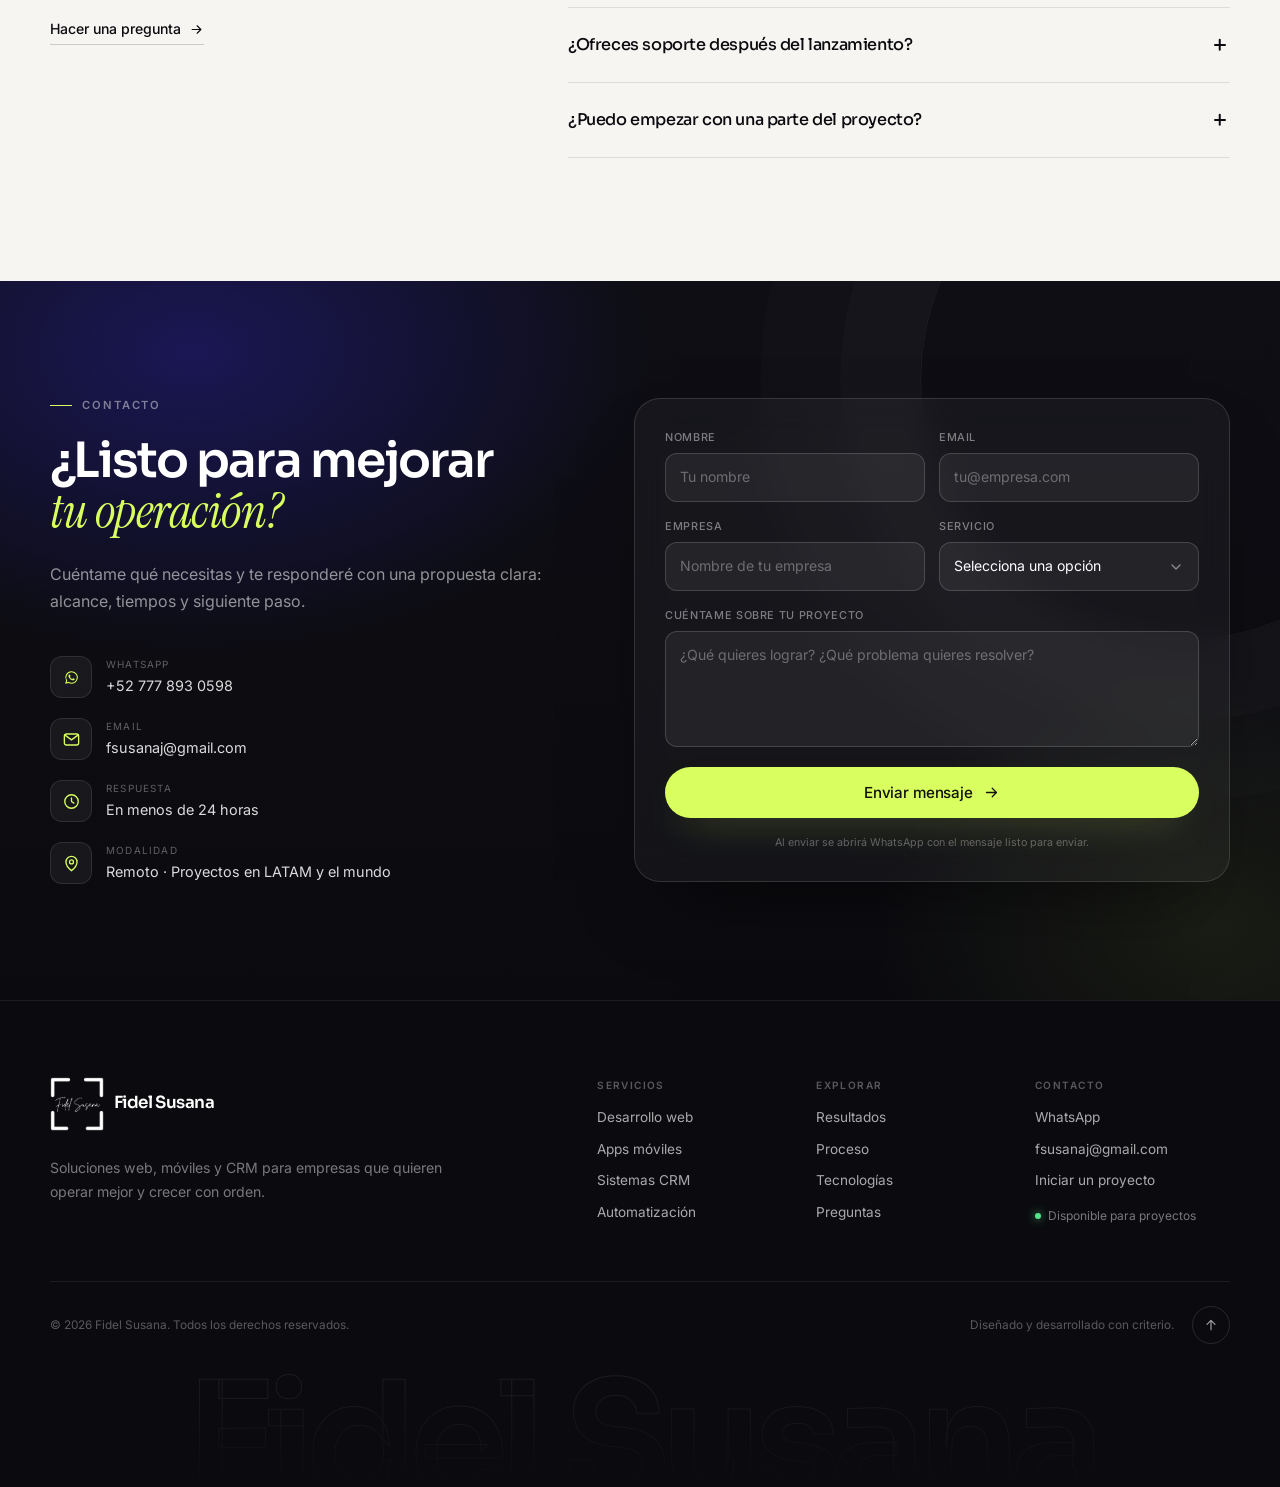
==== commit 5646dd5e: "Replace sample metrics with verifiable ones and update project notes Co-Authored-By: Claude Sonnet 5" ====
--- a/index.html
+++ b/index.html
@@ -511,20 +511,20 @@
 
         <div class="stats">
           <div class="stat reveal" style="--d:.04s">
-            <strong><span class="counter" data-target="40">0</span><span class="stat-suffix">+</span></strong>
-            <span>Proyectos entregados</span>
+            <strong><span class="counter" data-target="6">0</span></strong>
+            <span>Áreas de servicio</span>
           </div>
           <div class="stat reveal" style="--d:.1s">
-            <strong><span class="counter" data-target="98">0</span><span class="stat-suffix">%</span></strong>
-            <span>Clientes satisfechos</span>
+            <strong><span class="counter" data-target="4">0</span></strong>
+            <span>Etapas claras de proceso</span>
           </div>
           <div class="stat reveal" style="--d:.16s">
-            <strong><span class="counter" data-target="3">0</span><span class="stat-suffix">x</span></strong>
-            <span>Más eficiencia operativa</span>
+            <strong><span class="counter" data-target="12">0</span><span class="stat-suffix">+</span></strong>
+            <span>Tecnologías que dominamos</span>
           </div>
           <div class="stat reveal" style="--d:.22s">
-            <strong><span class="counter" data-target="24">0</span><span class="stat-suffix">/7</span></strong>
-            <span>Soporte y monitoreo</span>
+            <strong><span class="counter" data-target="24">0</span><span class="stat-suffix">h</span></strong>
+            <span>Tiempo de respuesta</span>
           </div>
         </div>
       </div>
